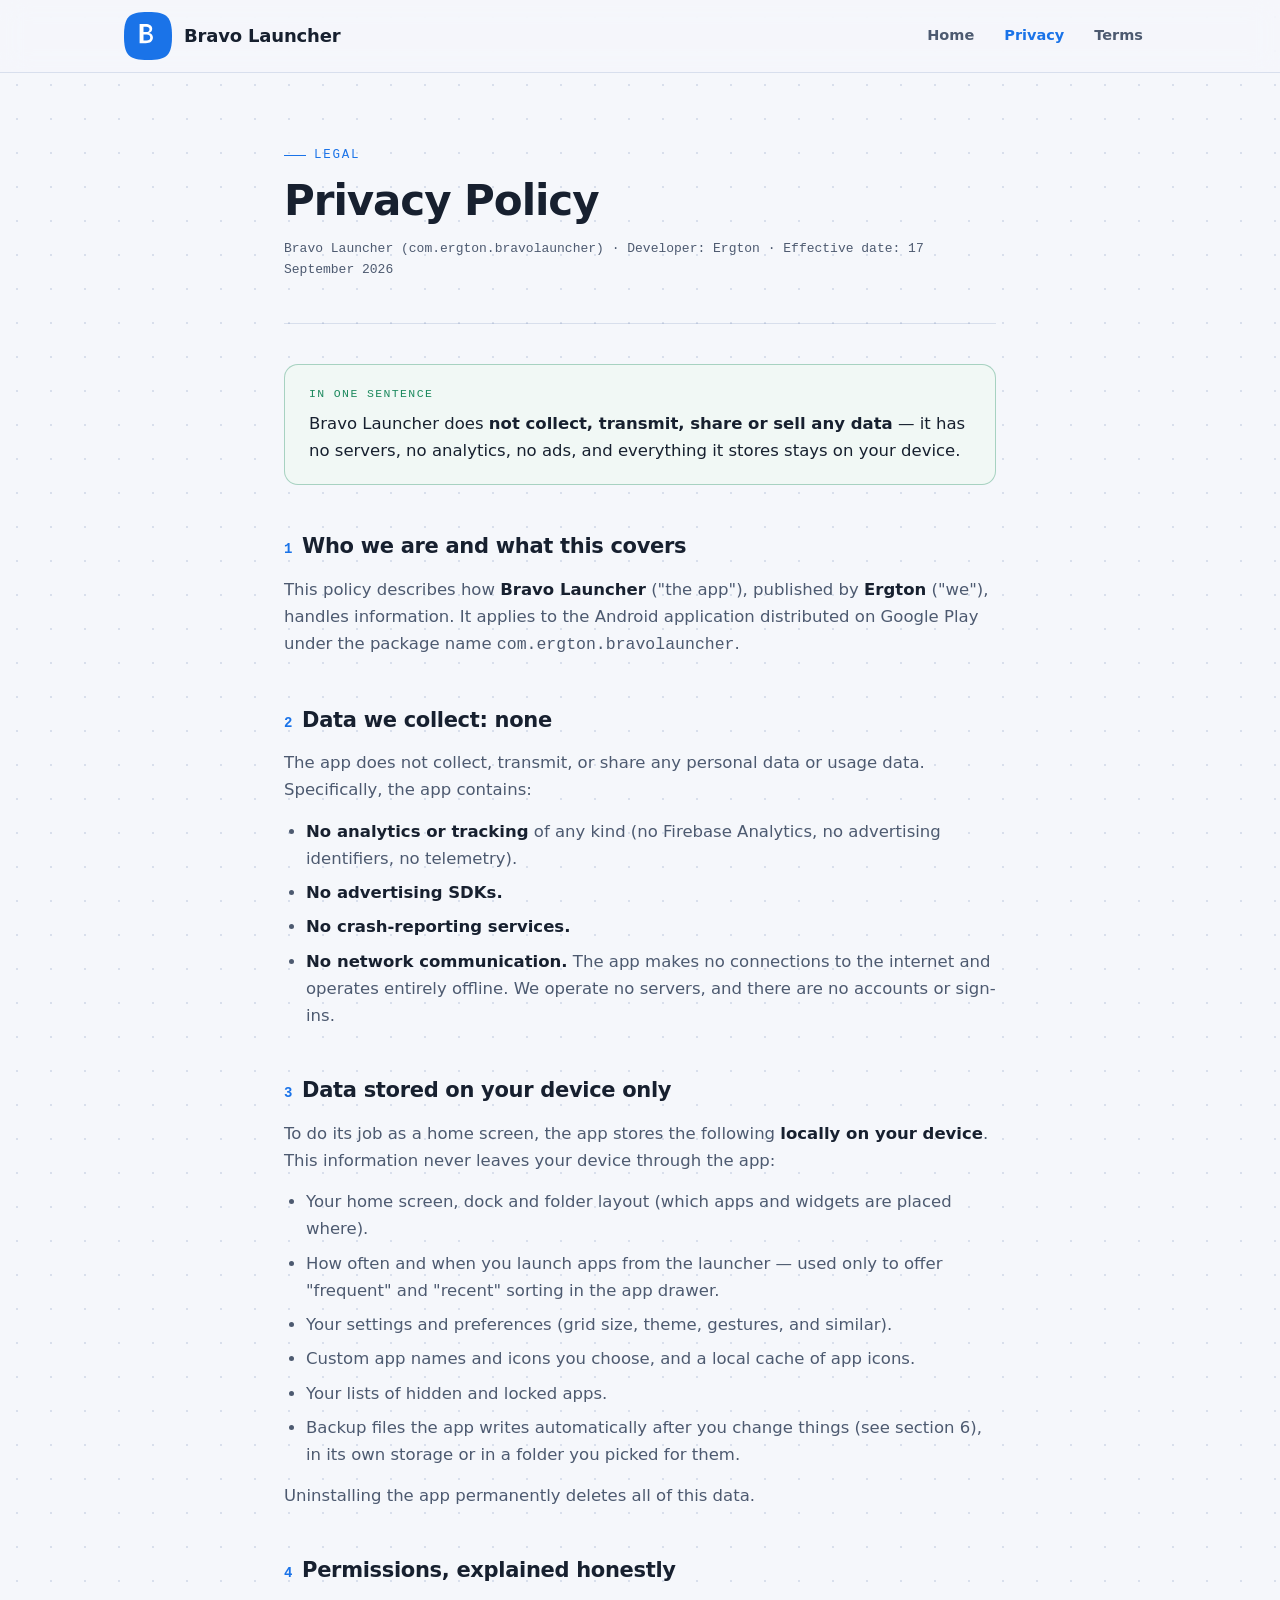
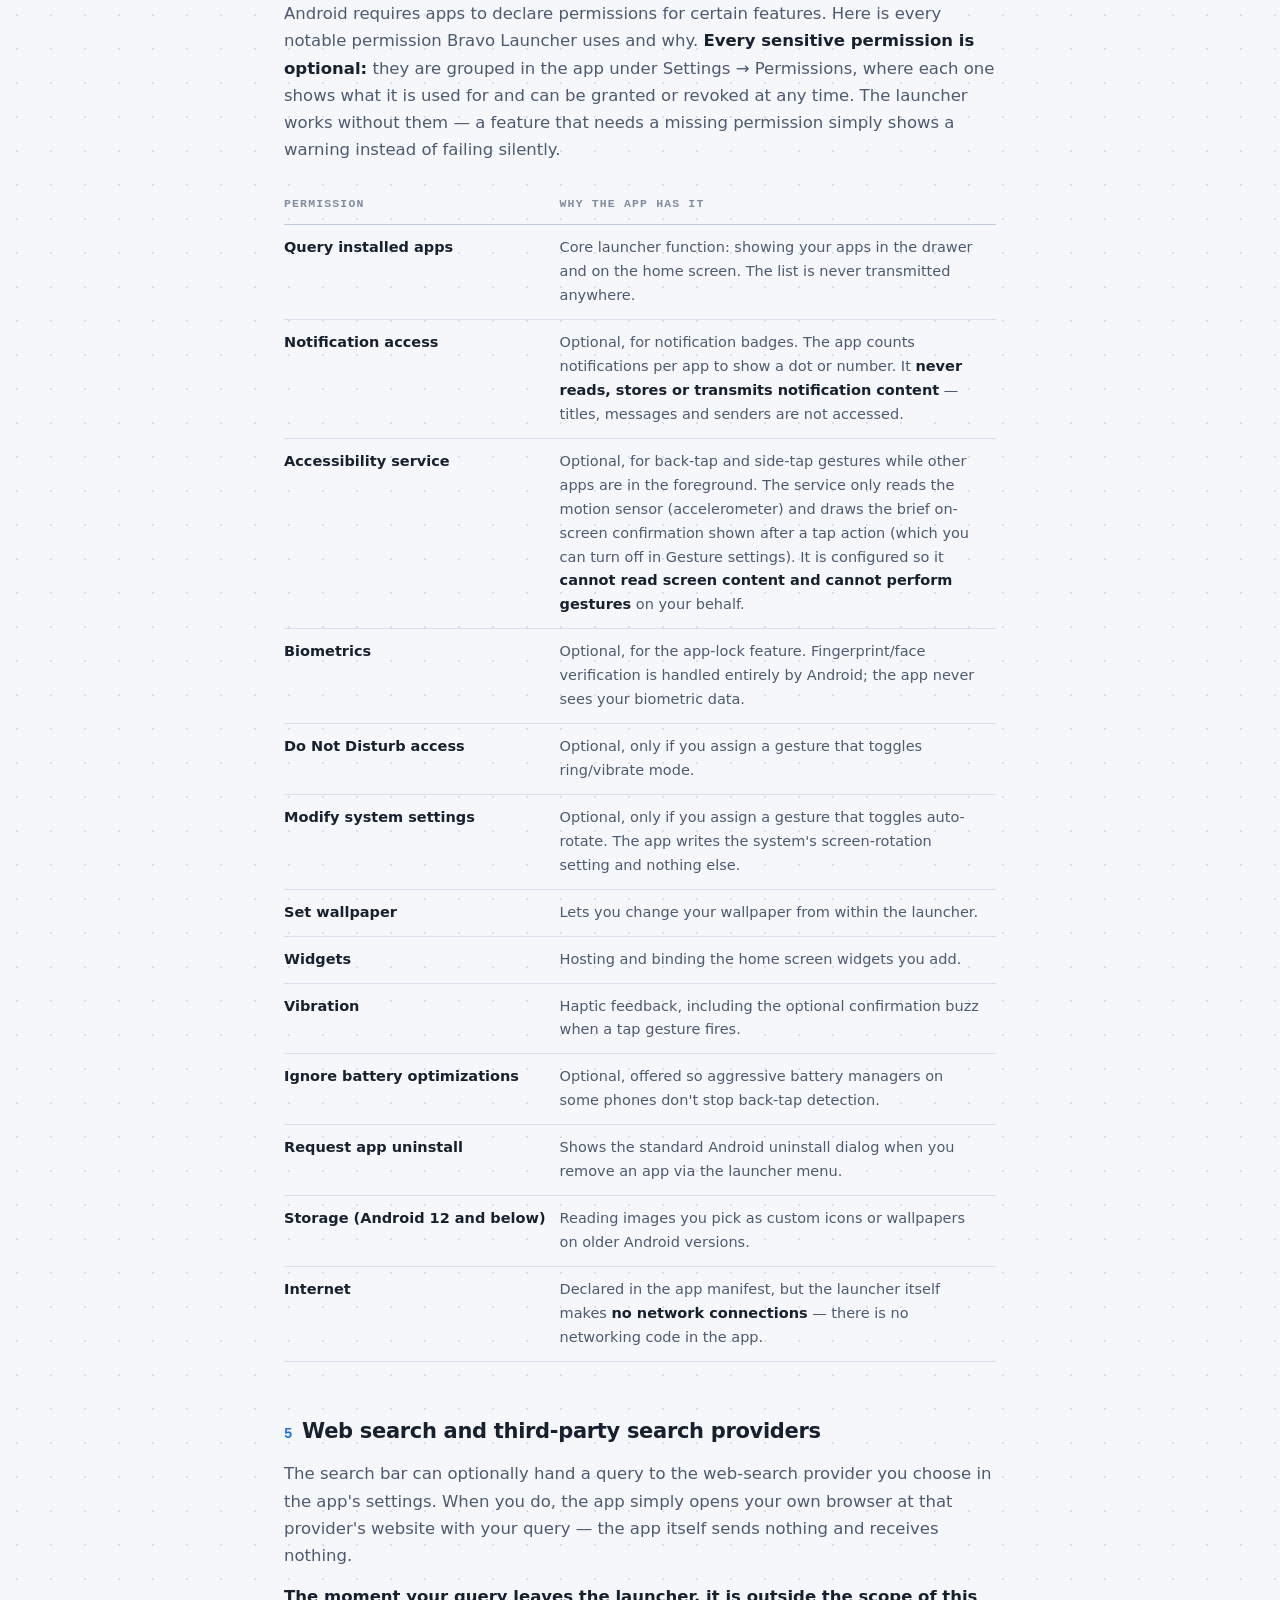
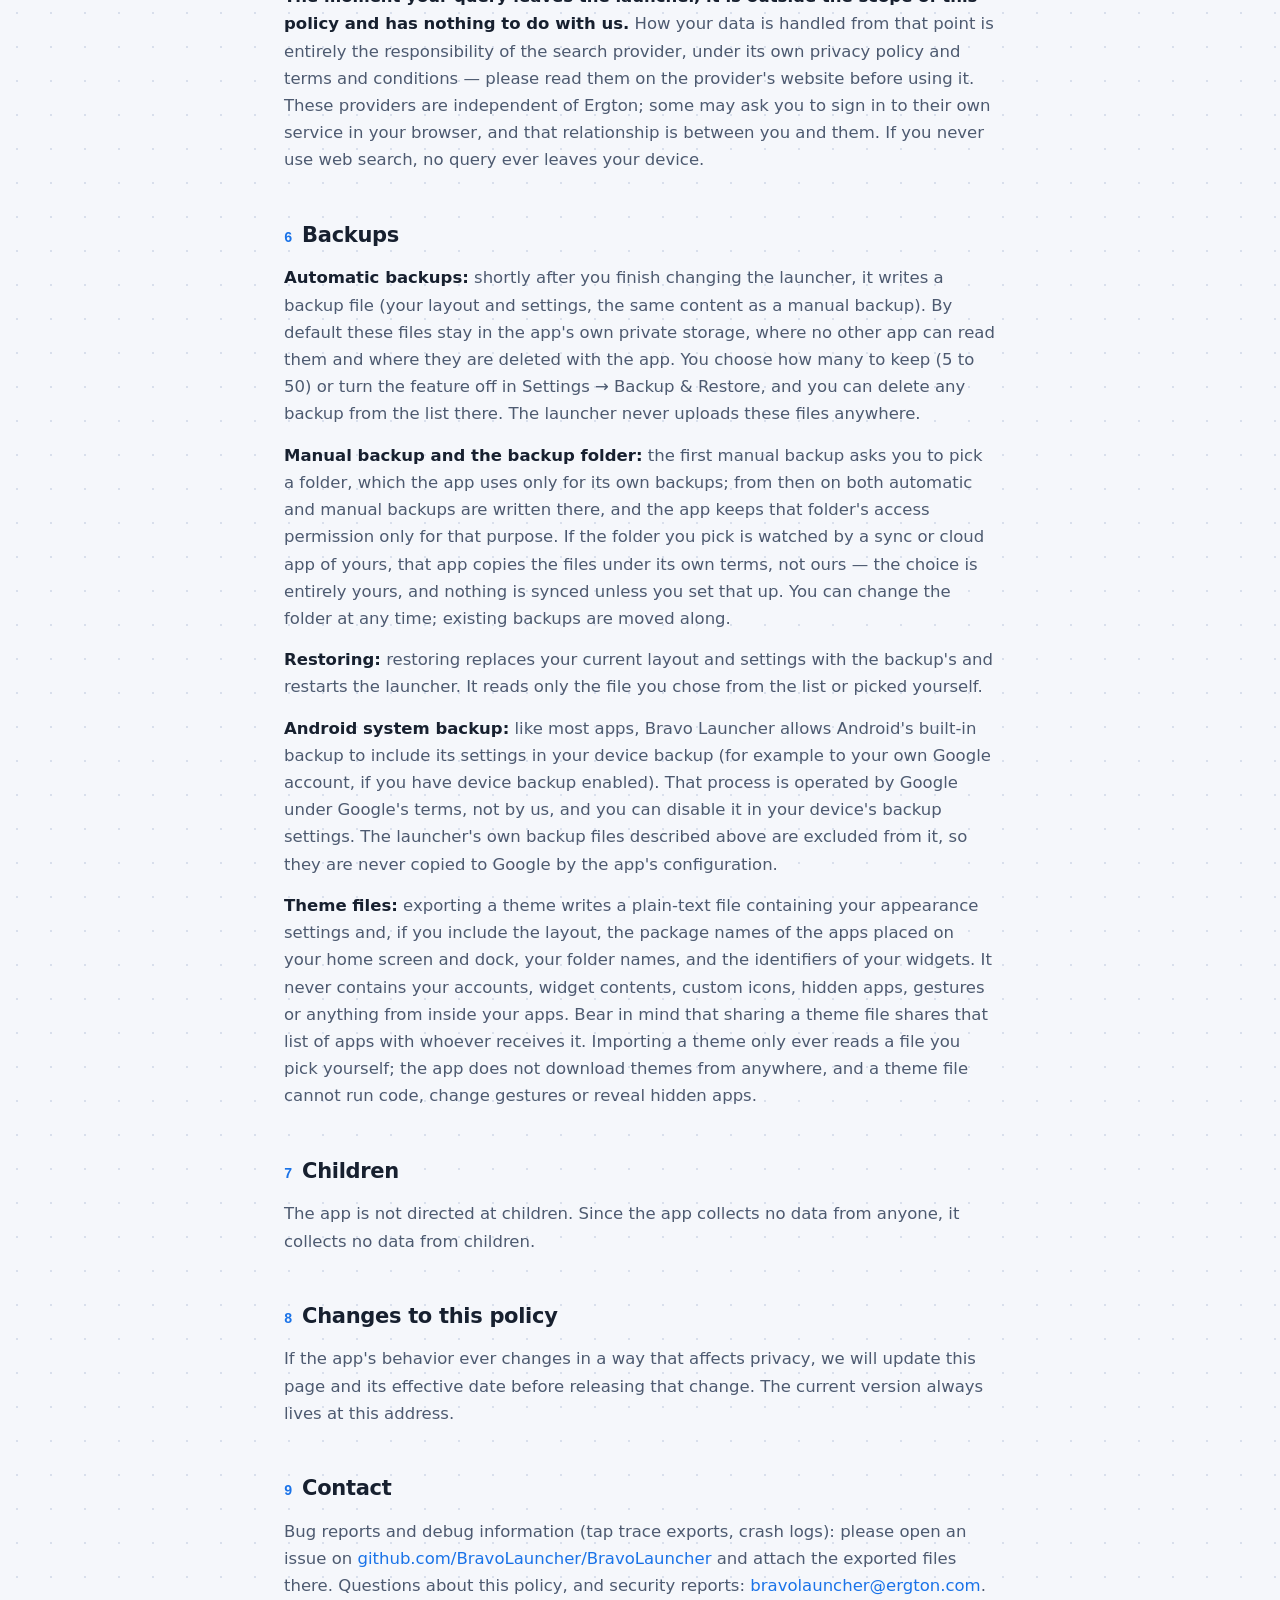
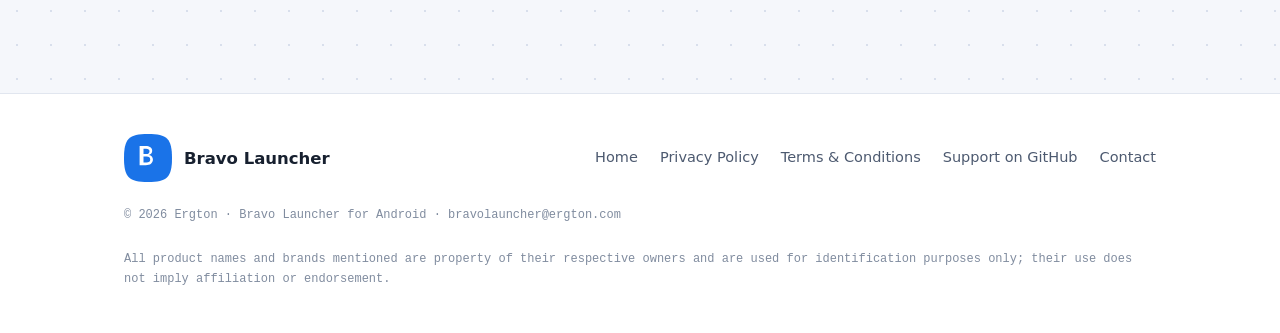
==== privacy.html @ 94402f3e "Publish website from bfcffcd" ====
<!DOCTYPE html>
<html lang="en">
<head>
<meta charset="utf-8">
<meta name="viewport" content="width=device-width, initial-scale=1">
<title>Privacy Policy — Bravo Launcher</title>
<meta name="description" content="Privacy policy for Bravo Launcher (com.ergton.bravolauncher). No personal data is collected, transmitted or shared — everything stays on your device.">
<link rel="icon" href="data:image/svg+xml,%3Csvg xmlns='http://www.w3.org/2000/svg' viewBox='14 14 80 80'%3E%3Cpath fill='%231A73E8' d='M54,14C22,14,14,22,14,54C14,86,22,94,54,94C86,94,94,86,94,54C94,22,86,14,54,14Z'/%3E%3Cpath fill='%23fff' d='M40,34h10c3.3,0 6,0.7 8,2.1c2,1.4 3,3.4 3,6c0,1.8 -0.5,3.3 -1.5,4.4c-1,1.1 -2.3,1.9 -3.9,2.3v0.2c2,0.3 3.6,1.2 4.8,2.5c1.2,1.4 1.8,3.1 1.8,5.2c0,2.9 -1.1,5.2 -3.2,6.8c-2.2,1.6 -5.1,2.4 -8.8,2.4H40V34zM46.5,47.5h4.2c1.9,0 3.3,-0.4 4.3,-1.2c1,-0.8 1.5,-2 1.5,-3.5c0,-1.4 -0.5,-2.4 -1.4,-3.1c-0.9,-0.7 -2.3,-1 -4.2,-1H46.5V47.5zM46.5,52.2v9.5h5c2,0 3.5,-0.5 4.6,-1.4c1.1,-0.9 1.6,-2.3 1.6,-4c0,-1.5 -0.5,-2.7 -1.5,-3.5c-1,-0.8 -2.5,-1.2 -4.5,-1.2H46.5z'/%3E%3C/svg%3E">
<link rel="apple-touch-icon" href="apple-touch-icon.png">
<link rel="stylesheet" href="styles.css">
</head>
<body>

<header class="site-header">
  <div class="wrap">
    <a class="brand" href="index.html">
      <svg viewBox="14 14 80 80" aria-hidden="true"><path fill="#1A73E8" d="M54,14C22,14,14,22,14,54C14,86,22,94,54,94C86,94,94,86,94,54C94,22,86,14,54,14Z"/><path fill="#fff" d="M40,34h10c3.3,0 6,0.7 8,2.1c2,1.4 3,3.4 3,6c0,1.8 -0.5,3.3 -1.5,4.4c-1,1.1 -2.3,1.9 -3.9,2.3v0.2c2,0.3 3.6,1.2 4.8,2.5c1.2,1.4 1.8,3.1 1.8,5.2c0,2.9 -1.1,5.2 -3.2,6.8c-2.2,1.6 -5.1,2.4 -8.8,2.4H40V34zM46.5,47.5h4.2c1.9,0 3.3,-0.4 4.3,-1.2c1,-0.8 1.5,-2 1.5,-3.5c0,-1.4 -0.5,-2.4 -1.4,-3.1c-0.9,-0.7 -2.3,-1 -4.2,-1H46.5V47.5zM46.5,52.2v9.5h5c2,0 3.5,-0.5 4.6,-1.4c1.1,-0.9 1.6,-2.3 1.6,-4c0,-1.5 -0.5,-2.7 -1.5,-3.5c-1,-0.8 -2.5,-1.2 -4.5,-1.2H46.5z"/></svg>
      <span>Bravo Launcher</span>
    </a>
    <nav class="site-nav">
      <a href="index.html">Home</a>
      <a href="privacy.html" aria-current="page">Privacy</a>
      <a href="terms.html">Terms</a>
    </nav>
  </div>
</header>

<main class="legal">
  <div class="legal-head">
    <span class="eyebrow">Legal</span>
    <h1>Privacy Policy</h1>
    <p class="legal-meta">Bravo Launcher (com.ergton.bravolauncher) · Developer: Ergton · Effective date: 17 September 2026</p>
  </div>

  <div class="tldr">
    <span class="tag">In one sentence</span>
    <p>Bravo Launcher does <strong>not collect, transmit, share or sell any data</strong> — it has no servers, no analytics, no ads, and everything it stores stays on your device.</p>
  </div>

  <h2 id="scope"><span class="num">1</span>Who we are and what this covers</h2>
  <p>This policy describes how <strong>Bravo Launcher</strong> ("the app"), published by <strong>Ergton</strong> ("we"), handles information. It applies to the Android application distributed on Google Play under the package name <code>com.ergton.bravolauncher</code>.</p>

  <h2 id="no-collection"><span class="num">2</span>Data we collect: none</h2>
  <p>The app does not collect, transmit, or share any personal data or usage data. Specifically, the app contains:</p>
  <ul>
    <li><strong>No analytics or tracking</strong> of any kind (no Firebase Analytics, no advertising identifiers, no telemetry).</li>
    <li><strong>No advertising SDKs.</strong></li>
    <li><strong>No crash-reporting services.</strong></li>
    <li><strong>No network communication.</strong> The app makes no connections to the internet and operates entirely offline. We operate no servers, and there are no accounts or sign-ins.</li>
  </ul>

  <h2 id="local-data"><span class="num">3</span>Data stored on your device only</h2>
  <p>To do its job as a home screen, the app stores the following <strong>locally on your device</strong>. This information never leaves your device through the app:</p>
  <ul>
    <li>Your home screen, dock and folder layout (which apps and widgets are placed where).</li>
    <li>How often and when you launch apps from the launcher — used only to offer "frequent" and "recent" sorting in the app drawer.</li>
    <li>Your settings and preferences (grid size, theme, gestures, and similar).</li>
    <li>Custom app names and icons you choose, and a local cache of app icons.</li>
    <li>Your lists of hidden and locked apps.</li>
    <li>Backup files the app writes automatically after you change things (see section 6), in its own storage or in a folder you picked for them.</li>
  </ul>
  <p>Uninstalling the app permanently deletes all of this data.</p>

  <h2 id="permissions"><span class="num">4</span>Permissions, explained honestly</h2>
  <p>Android requires apps to declare permissions for certain features. Here is every notable permission Bravo Launcher uses and why. <strong>Every sensitive permission is optional:</strong> they are grouped in the app under Settings → Permissions, where each one shows what it is used for and can be granted or revoked at any time. The launcher works without them — a feature that needs a missing permission simply shows a warning instead of failing silently.</p>
  <div class="table-scroll">
    <table class="perm-table">
      <tr><th>Permission</th><th>Why the app has it</th></tr>
      <tr><td>Query installed apps</td><td>Core launcher function: showing your apps in the drawer and on the home screen. The list is never transmitted anywhere.</td></tr>
      <tr><td>Notification access</td><td>Optional, for notification badges. The app counts notifications per app to show a dot or number. It <strong>never reads, stores or transmits notification content</strong> — titles, messages and senders are not accessed.</td></tr>
      <tr><td>Accessibility service</td><td>Optional, for back-tap and side-tap gestures while other apps are in the foreground. The service only reads the motion sensor (accelerometer) and draws the brief on-screen confirmation shown after a tap action (which you can turn off in Gesture settings). It is configured so it <strong>cannot read screen content and cannot perform gestures</strong> on your behalf.</td></tr>
      <tr><td>Biometrics</td><td>Optional, for the app-lock feature. Fingerprint/face verification is handled entirely by Android; the app never sees your biometric data.</td></tr>
      <tr><td>Do Not Disturb access</td><td>Optional, only if you assign a gesture that toggles ring/vibrate mode.</td></tr>
      <tr><td>Modify system settings</td><td>Optional, only if you assign a gesture that toggles auto-rotate. The app writes the system's screen-rotation setting and nothing else.</td></tr>
      <tr><td>Set wallpaper</td><td>Lets you change your wallpaper from within the launcher.</td></tr>
      <tr><td>Widgets</td><td>Hosting and binding the home screen widgets you add.</td></tr>
      <tr><td>Vibration</td><td>Haptic feedback, including the optional confirmation buzz when a tap gesture fires.</td></tr>
      <tr><td>Ignore battery optimizations</td><td>Optional, offered so aggressive battery managers on some phones don't stop back-tap detection.</td></tr>
      <tr><td>Request app uninstall</td><td>Shows the standard Android uninstall dialog when you remove an app via the launcher menu.</td></tr>
      <tr><td>Storage (Android 12 and below)</td><td>Reading images you pick as custom icons or wallpapers on older Android versions.</td></tr>
      <tr><td>Internet</td><td>Declared in the app manifest, but the launcher itself makes <strong>no network connections</strong> — there is no networking code in the app.</td></tr>
    </table>
  </div>

  <h2 id="web-search"><span class="num">5</span>Web search and third-party search providers</h2>
  <p>The search bar can optionally hand a query to the web-search provider you choose in the app's settings. When you do, the app simply opens your own browser at that provider's website with your query — the app itself sends nothing and receives nothing.</p>
  <p><strong>The moment your query leaves the launcher, it is outside the scope of this policy and has nothing to do with us.</strong> How your data is handled from that point is entirely the responsibility of the search provider, under its own privacy policy and terms and conditions — please read them on the provider's website before using it. These providers are independent of Ergton; some may ask you to sign in to their own service in your browser, and that relationship is between you and them. If you never use web search, no query ever leaves your device.</p>

  <h2 id="backups"><span class="num">6</span>Backups</h2>
  <p><strong>Automatic backups:</strong> shortly after you finish changing the launcher, it writes a backup file (your layout and settings, the same content as a manual backup). By default these files stay in the app's own private storage, where no other app can read them and where they are deleted with the app. You choose how many to keep (5 to 50) or turn the feature off in Settings → Backup &amp; Restore, and you can delete any backup from the list there. The launcher never uploads these files anywhere.</p>
  <p><strong>Manual backup and the backup folder:</strong> the first manual backup asks you to pick a folder, which the app uses only for its own backups; from then on both automatic and manual backups are written there, and the app keeps that folder's access permission only for that purpose. If the folder you pick is watched by a sync or cloud app of yours, that app copies the files under its own terms, not ours — the choice is entirely yours, and nothing is synced unless you set that up. You can change the folder at any time; existing backups are moved along.</p>
  <p><strong>Restoring:</strong> restoring replaces your current layout and settings with the backup's and restarts the launcher. It reads only the file you chose from the list or picked yourself.</p>
  <p><strong>Android system backup:</strong> like most apps, Bravo Launcher allows Android's built-in backup to include its settings in your device backup (for example to your own Google account, if you have device backup enabled). That process is operated by Google under Google's terms, not by us, and you can disable it in your device's backup settings. The launcher's own backup files described above are excluded from it, so they are never copied to Google by the app's configuration.</p>
  <p><strong>Theme files:</strong> exporting a theme writes a plain-text file containing your appearance settings and, if you include the layout, the package names of the apps placed on your home screen and dock, your folder names, and the identifiers of your widgets. It never contains your accounts, widget contents, custom icons, hidden apps, gestures or anything from inside your apps. Bear in mind that sharing a theme file shares that list of apps with whoever receives it. Importing a theme only ever reads a file you pick yourself; the app does not download themes from anywhere, and a theme file cannot run code, change gestures or reveal hidden apps.</p>

  <h2 id="children"><span class="num">7</span>Children</h2>
  <p>The app is not directed at children. Since the app collects no data from anyone, it collects no data from children.</p>

  <h2 id="changes"><span class="num">8</span>Changes to this policy</h2>
  <p>If the app's behavior ever changes in a way that affects privacy, we will update this page and its effective date before releasing that change. The current version always lives at this address.</p>

  <h2 id="contact"><span class="num">9</span>Contact</h2>
  <p>Bug reports and debug information (tap trace exports, crash logs): please open an issue on <a href="https://github.com/BravoLauncher/BravoLauncher">github.com/BravoLauncher/BravoLauncher</a> and attach the exported files there. Questions about this policy, and security reports: <a href="mailto:bravolauncher@ergton.com">bravolauncher@ergton.com</a>.</p>
</main>

<footer class="site-footer">
  <div class="wrap">
    <a class="foot-brand" href="index.html">
      <svg viewBox="14 14 80 80" aria-hidden="true"><path fill="#1A73E8" d="M54,14C22,14,14,22,14,54C14,86,22,94,54,94C86,94,94,86,94,54C94,22,86,14,54,14Z"/><path fill="#fff" d="M40,34h10c3.3,0 6,0.7 8,2.1c2,1.4 3,3.4 3,6c0,1.8 -0.5,3.3 -1.5,4.4c-1,1.1 -2.3,1.9 -3.9,2.3v0.2c2,0.3 3.6,1.2 4.8,2.5c1.2,1.4 1.8,3.1 1.8,5.2c0,2.9 -1.1,5.2 -3.2,6.8c-2.2,1.6 -5.1,2.4 -8.8,2.4H40V34zM46.5,47.5h4.2c1.9,0 3.3,-0.4 4.3,-1.2c1,-0.8 1.5,-2 1.5,-3.5c0,-1.4 -0.5,-2.4 -1.4,-3.1c-0.9,-0.7 -2.3,-1 -4.2,-1H46.5V47.5zM46.5,52.2v9.5h5c2,0 3.5,-0.5 4.6,-1.4c1.1,-0.9 1.6,-2.3 1.6,-4c0,-1.5 -0.5,-2.7 -1.5,-3.5c-1,-0.8 -2.5,-1.2 -4.5,-1.2H46.5z"/></svg>
      Bravo Launcher
    </a>
    <nav class="foot-links">
      <a href="index.html">Home</a>
      <a href="privacy.html">Privacy Policy</a>
      <a href="terms.html">Terms &amp; Conditions</a>
      <a href="https://github.com/BravoLauncher/BravoLauncher">Support on GitHub</a>
      <a href="mailto:bravolauncher@ergton.com">Contact</a>
    </nav>
    <p class="foot-note">© 2026 Ergton · Bravo Launcher for Android · bravolauncher@ergton.com</p>
    <p class="foot-note">All product names and brands mentioned are property of their respective owners and are used for identification purposes only; their use does not imply affiliation or endorsement.</p>
  </div>
</footer>

</body>
</html>
---- styles.css ----
/* Bravo Launcher — shared styles
   Self-contained: no external fonts, no CDNs. Works from any directory. */

:root {
  --bg: #07090f;
  --bg-raise: #0d1119;
  --bg-card: #10151f;
  --line: rgba(148, 178, 255, 0.14);
  --line-strong: rgba(148, 178, 255, 0.25);
  --ink: #e8edf7;
  --ink-dim: #9aa7bd;
  --ink-faint: #66718a;
  --accent: #4d9fff;
  --accent-deep: #1a73e8;
  --accent-ink: #07090f;
  --glow: rgba(77, 159, 255, 0.16);
  --amber: #ffb454;
  --good: #5dd39e;
  --radius: 14px;
  --sans: "Avenir Next", "Segoe UI Variable Display", "Segoe UI", system-ui, -apple-system, sans-serif;
  --mono: ui-monospace, "SF Mono", "Cascadia Code", "JetBrains Mono", Consolas, monospace;
  color-scheme: dark;
}

@media (prefers-color-scheme: light) {
  :root {
    --bg: #f5f7fb;
    --bg-raise: #ffffff;
    --bg-card: #ffffff;
    --line: rgba(26, 62, 130, 0.13);
    --line-strong: rgba(26, 62, 130, 0.24);
    --ink: #17202f;
    --ink-dim: #4d5a70;
    --ink-faint: #808c9f;
    --accent: #1a73e8;
    --accent-deep: #1a73e8;
    --accent-ink: #ffffff;
    --glow: rgba(26, 115, 232, 0.1);
    --amber: #c47a12;
    --good: #1d8a5e;
    color-scheme: light;
  }
}

* { margin: 0; padding: 0; box-sizing: border-box; }

html { scroll-behavior: smooth; }

body {
  font-family: var(--sans);
  background: var(--bg);
  color: var(--ink);
  line-height: 1.65;
  font-size: 16.5px;
  -webkit-font-smoothing: antialiased;
  /* faint launcher dot-grid */
  background-image: radial-gradient(var(--line) 1px, transparent 1px);
  background-size: 34px 34px;
}

a { color: var(--accent); text-decoration: none; }
a:hover { text-decoration: underline; }

.wrap { max-width: 1080px; margin: 0 auto; padding: 0 24px; }

/* ---------- header ---------- */

.site-header {
  position: sticky; top: 0; z-index: 10;
  backdrop-filter: blur(14px);
  -webkit-backdrop-filter: blur(14px);
  background: color-mix(in srgb, var(--bg) 78%, transparent);
  border-bottom: 1px solid var(--line);
}
.site-header .wrap {
  display: flex; align-items: center; gap: 12px;
  height: 72px;
}
.brand {
  display: flex; align-items: center; gap: 12px;
  font-weight: 700; letter-spacing: -0.01em; color: var(--ink);
  font-size: 18px;
}
.brand:hover { text-decoration: none; }
.brand svg { width: 48px; height: 48px; flex: none; }
.site-nav { margin-left: auto; display: flex; gap: 4px; }
.site-nav a {
  color: var(--ink-dim); font-size: 14.5px; font-weight: 600;
  padding: 7px 13px; border-radius: 999px;
}
.site-nav a:hover { color: var(--ink); background: var(--glow); text-decoration: none; }
.site-nav a[aria-current="page"] { color: var(--accent); }

/* ---------- hero ---------- */

.hero { position: relative; overflow: hidden; }
.hero::before {
  content: ""; position: absolute; inset: 0; pointer-events: none;
  background:
    radial-gradient(700px 420px at 18% -10%, var(--glow), transparent 65%),
    radial-gradient(560px 400px at 88% 8%, rgba(255, 180, 84, 0.07), transparent 60%);
}
.hero .wrap {
  position: relative;
  display: grid; grid-template-columns: 1.15fr 0.85fr;
  gap: 48px; align-items: center;
  padding-top: 84px; padding-bottom: 84px;
}
.eyebrow {
  font-family: var(--mono); font-size: 12.5px; letter-spacing: 0.14em;
  text-transform: uppercase; color: var(--accent);
  display: inline-flex; align-items: center; gap: 8px;
  margin-bottom: 18px;
}
.eyebrow::before {
  content: ""; width: 22px; height: 1px; background: var(--accent);
}
.hero h1 {
  font-size: clamp(38px, 5.6vw, 58px);
  line-height: 1.04; letter-spacing: -0.03em; font-weight: 800;
  margin-bottom: 20px;
}
.hero h1 .accent { color: var(--accent); }
.hero h1 .c-back { color: var(--accent); }
.hero h1 .c-side { color: var(--amber); }
.hero h1 .c-screen { color: var(--good); }
.hero .lede {
  font-size: 19px; color: var(--ink-dim); max-width: 46ch;
  margin-bottom: 32px;
}
.cta-row { display: flex; align-items: center; gap: 18px; flex-wrap: wrap; }
.btn-play {
  display: inline-flex; align-items: center; gap: 11px;
  background: var(--accent); color: var(--accent-ink);
  font-weight: 700; font-size: 16px;
  padding: 14px 26px; border-radius: 999px;
  box-shadow: 0 8px 30px var(--glow);
  transition: transform 0.15s ease, box-shadow 0.15s ease;
}
.btn-play:hover { text-decoration: none; transform: translateY(-2px); box-shadow: 0 12px 36px var(--glow); }
.btn-play svg { width: 20px; height: 20px; }
.cta-note { font-family: var(--mono); font-size: 12.5px; color: var(--ink-faint); }

/* CSS phone mockup — 3D twist */
.phone-col { display: flex; justify-content: center; }
.phone-wrap { position: relative; perspective: 1100px; }
.phone {
  position: relative;
  width: 252px; height: 520px; flex: none;
  border-radius: 40px;
  border: 1px solid var(--line-strong);
  background:
    radial-gradient(340px 260px at 50% -8%, var(--glow), transparent 70%),
    linear-gradient(165deg, var(--bg-raise), var(--bg));
  box-shadow: 0 34px 90px rgba(0, 0, 0, 0.5), inset 0 1px 0 rgba(255, 255, 255, 0.05);
  padding: 26px 22px;
  display: flex; flex-direction: column;
  transform: rotateY(-17deg) rotateX(6deg) rotateZ(6deg);
  transform-style: preserve-3d;
}
/* visible left edge — sells the twist */
.phone::after {
  content: ""; position: absolute; left: -7px; top: 14px; bottom: 14px; width: 7px;
  border-radius: 8px 0 0 8px;
  background: linear-gradient(180deg, var(--line-strong), var(--line) 50%, var(--line-strong));
  transform: translateZ(-4px);
}
.phone-clock {
  font-family: var(--mono); text-align: center;
  font-size: 34px; font-weight: 500; letter-spacing: 0.04em;
  color: var(--ink); margin: 14px 0 2px;
}
.phone-date {
  font-family: var(--mono); text-align: center;
  font-size: 11px; letter-spacing: 0.12em; text-transform: uppercase;
  color: var(--ink-faint); margin-bottom: 26px;
}
.phone-grid {
  display: grid; grid-template-columns: repeat(4, 1fr);
  gap: 18px 14px; padding: 0 4px;
}
.phone-grid i {
  display: block; aspect-ratio: 1; border-radius: 12px;
  background: linear-gradient(150deg, var(--line-strong), var(--line));
}
.phone-grid i:nth-child(3) { background: linear-gradient(150deg, var(--accent), var(--accent-deep)); }
.phone-grid i:nth-child(6) { border-radius: 50%; }
.phone-grid i:nth-child(8) { background: linear-gradient(150deg, rgba(255,180,84,.75), rgba(255,180,84,.35)); }
.phone-grid i:nth-child(10) { border-radius: 50%; }
.phone-dock {
  margin-top: auto;
  border-top: 1px solid var(--line);
  padding: 16px 10px 2px;
  display: flex; justify-content: space-between;
}
.phone-dock i {
  width: 38px; height: 38px; border-radius: 50%;
  background: linear-gradient(150deg, var(--line-strong), var(--line));
}
.phone-dock i:nth-child(2) { background: linear-gradient(150deg, var(--accent), var(--accent-deep)); }

/* tap ripple on the phone mockup */
.tap-spot {
  position: absolute; width: 14px; height: 14px; border-radius: 50%;
  background: var(--accent);
  box-shadow: 0 0 18px var(--accent);
}
.tap-spot::before, .tap-spot::after {
  content: ""; position: absolute; inset: -4px; border-radius: 50%;
  border: 2px solid var(--accent);
  animation: ripple 2.2s ease-out infinite;
}
.tap-spot::after { animation-delay: 0.45s; }
@keyframes ripple {
  0% { transform: scale(0.6); opacity: 0.9; }
  70%, 100% { transform: scale(3.1); opacity: 0; }
}
/* spots are children of .phone so they ride the 3D transform */
.tap-back { right: 42px; top: 138px; }
.tap-side { left: -10px; top: 236px; background: var(--amber); box-shadow: 0 0 18px var(--amber); }
.tap-side::before, .tap-side::after { border-color: var(--amber); animation-delay: 1.1s; }
.tap-side::after { animation-delay: 1.55s; }
.tap-screen { left: 96px; top: 310px; background: var(--good); box-shadow: 0 0 18px var(--good); }
.tap-screen::before, .tap-screen::after { border-color: var(--good); animation-delay: 0.6s; }
.tap-screen::after { animation-delay: 1.05s; }
.tap-label {
  position: absolute; font-family: var(--mono); font-size: 11.5px;
  letter-spacing: 0.08em; color: var(--accent); white-space: nowrap;
}
.tap-label.for-back { right: -58px; top: 108px; }
.tap-label.for-side { left: -74px; top: 268px; color: var(--amber); }
.tap-label.for-screen { left: 74px; top: 338px; color: var(--good); }
@media (prefers-reduced-motion: reduce) {
  .tap-spot::before, .tap-spot::after { animation: none; opacity: 0.35; transform: scale(1.6); }
}

/* ---------- gesture showcase ---------- */

.gesture-section { border-top: 1px solid var(--line); background: var(--bg-raise); }
.gesture-cards { display: grid; grid-template-columns: repeat(3, 1fr); gap: 18px; margin-bottom: 26px; }
.gesture-card {
  border: 1px solid var(--line); border-radius: 18px;
  padding: 30px 30px 26px;
  background: linear-gradient(165deg, color-mix(in srgb, var(--accent) 7%, var(--bg-card)), var(--bg-card) 55%);
  position: relative; overflow: hidden;
}
.gesture-card.side {
  background: linear-gradient(165deg, color-mix(in srgb, var(--amber) 7%, var(--bg-card)), var(--bg-card) 55%);
}
.gesture-card.screen {
  background: linear-gradient(165deg, color-mix(in srgb, var(--good) 7%, var(--bg-card)), var(--bg-card) 55%);
}
.gesture-card.screen .glyph { color: var(--good); }
.gesture-card .glyph { font-family: var(--mono); font-size: 13px; letter-spacing: 0.08em; color: var(--accent); display: block; margin-bottom: 14px; }
.gesture-card.side .glyph { color: var(--amber); }
.gesture-card h3 { font-size: 20px; letter-spacing: -0.015em; margin-bottom: 8px; }
.gesture-card p { color: var(--ink-dim); font-size: 15px; }
.chip-row { display: flex; flex-wrap: wrap; gap: 9px; }
.chip {
  font-family: var(--mono); font-size: 12.5px; letter-spacing: 0.02em;
  color: var(--ink-dim);
  border: 1px solid var(--line); border-radius: 999px;
  padding: 6px 13px; background: var(--bg-card);
}
.chip.on { color: var(--accent); border-color: color-mix(in srgb, var(--accent) 45%, transparent); }
.chips-label { font-family: var(--mono); font-size: 11.5px; letter-spacing: 0.12em; text-transform: uppercase; color: var(--ink-faint); margin-bottom: 12px; }

.gesture-note {
  margin-top: 26px;
  border: 1px solid var(--line); border-radius: 18px;
  padding: 24px 30px;
  background: var(--bg-raise);
}
.gesture-note p { color: var(--ink-dim); font-size: 15px; }
.gesture-note p + p { margin-top: 10px; }
.gesture-note .chips-label { margin-bottom: 10px; }
.gesture-note a { color: var(--accent); }

/* ---------- privacy strip ---------- */

.zero-strip { border-top: 1px solid var(--line); border-bottom: 1px solid var(--line); background: var(--bg-raise); }
.zero-strip .wrap {
  display: grid; grid-template-columns: repeat(4, 1fr);
  gap: 24px; padding-top: 40px; padding-bottom: 40px;
}
.zero { text-align: center; }
.zero b {
  display: block; font-family: var(--mono); font-size: 34px; font-weight: 600;
  color: var(--good); line-height: 1.1;
}
.zero span {
  font-family: var(--mono); font-size: 12px; letter-spacing: 0.1em;
  text-transform: uppercase; color: var(--ink-dim);
}

/* ---------- sections ---------- */

.section { padding: 84px 0; }
.section-head { max-width: 620px; margin-bottom: 48px; }
.section-head h2 {
  font-size: clamp(26px, 3.4vw, 36px); letter-spacing: -0.02em;
  line-height: 1.15; margin-bottom: 12px;
}
.section-head p { color: var(--ink-dim); font-size: 17px; }

.feature-grid {
  display: grid; grid-template-columns: repeat(3, 1fr); gap: 18px;
}
.feature {
  background: var(--bg-card);
  border: 1px solid var(--line);
  border-radius: var(--radius);
  padding: 24px 22px;
  transition: border-color 0.2s ease, transform 0.2s ease;
}
.feature:hover { border-color: var(--line-strong); transform: translateY(-2px); }
.feature.hi { border-color: color-mix(in srgb, var(--accent) 40%, transparent); background: linear-gradient(170deg, color-mix(in srgb, var(--accent) 9%, var(--bg-card)), var(--bg-card) 55%); }
.feature .glyph {
  font-family: var(--mono); font-size: 13px; color: var(--accent);
  letter-spacing: 0.08em; display: block; margin-bottom: 12px;
}
.feature h3 { font-size: 16.5px; letter-spacing: -0.01em; margin-bottom: 7px; }
.feature p { font-size: 14.5px; color: var(--ink-dim); line-height: 1.55; }

/* privacy banner on landing */
.privacy-banner {
  border: 1px solid color-mix(in srgb, var(--good) 35%, transparent);
  background: linear-gradient(165deg, color-mix(in srgb, var(--good) 8%, var(--bg-card)), var(--bg-card) 60%);
  border-radius: 18px;
  padding: 40px 42px;
  display: grid; grid-template-columns: 1.2fr 0.8fr; gap: 36px; align-items: center;
}
.privacy-banner h2 { font-size: clamp(24px, 3vw, 32px); letter-spacing: -0.02em; margin-bottom: 12px; }
.privacy-banner h2 em { font-style: normal; color: var(--good); }
.privacy-banner p { color: var(--ink-dim); }
.privacy-banner .links { margin-top: 18px; display: flex; gap: 20px; font-weight: 600; font-size: 15px; }
.check-list { list-style: none; display: grid; gap: 12px; }
.check-list li {
  display: flex; gap: 12px; align-items: baseline;
  font-size: 15.5px; color: var(--ink);
}
.check-list li::before {
  content: "✓"; font-family: var(--mono); color: var(--good); font-weight: 700; flex: none;
}

/* ---------- legal pages ---------- */

.legal { max-width: 760px; margin: 0 auto; padding: 64px 24px 40px; }
.legal-head { margin-bottom: 40px; padding-bottom: 28px; border-bottom: 1px solid var(--line); }
.legal-head .eyebrow { margin-bottom: 12px; }
.legal-head h1 { font-size: clamp(30px, 4.4vw, 42px); letter-spacing: -0.025em; line-height: 1.1; margin-bottom: 14px; }
.legal-meta { font-family: var(--mono); font-size: 13px; color: var(--ink-faint); }
.legal h2 {
  font-size: 21px; letter-spacing: -0.015em;
  margin: 44px 0 12px;
  scroll-margin-top: 80px;
}
.legal h2 .num { font-family: var(--mono); font-size: 14px; color: var(--accent); margin-right: 10px; }
.legal p, .legal li { color: var(--ink-dim); }
.legal p { margin-bottom: 14px; }
.legal strong { color: var(--ink); font-weight: 650; }
.legal ul { margin: 0 0 14px 22px; }
.legal li { margin-bottom: 7px; }

.tldr {
  border: 1px solid color-mix(in srgb, var(--good) 35%, transparent);
  background: color-mix(in srgb, var(--good) 6%, var(--bg-card));
  border-radius: var(--radius);
  padding: 20px 24px; margin-bottom: 36px;
}
.tldr .tag {
  font-family: var(--mono); font-size: 11.5px; letter-spacing: 0.12em;
  text-transform: uppercase; color: var(--good); display: block; margin-bottom: 6px;
}
.tldr p { color: var(--ink); margin: 0; font-size: 16.5px; }

.perm-table { width: 100%; border-collapse: collapse; margin: 18px 0 8px; font-size: 14.5px; }
.perm-table th {
  text-align: left; font-family: var(--mono); font-size: 11.5px;
  letter-spacing: 0.1em; text-transform: uppercase; color: var(--ink-faint);
  padding: 0 14px 10px 0; border-bottom: 1px solid var(--line-strong);
}
.perm-table td {
  padding: 11px 14px 11px 0; border-bottom: 1px solid var(--line);
  vertical-align: top; color: var(--ink-dim);
}
.perm-table td:first-child { color: var(--ink); font-weight: 600; white-space: nowrap; }
.table-scroll { overflow-x: auto; }

/* ---------- outlook / end-of-life statement ---------- */

.outlook { padding-top: 0; }
.outlook-inner { max-width: 640px; margin: 0 auto; text-align: center; }
.outlook-inner .eyebrow { margin-bottom: 16px; }
.outlook-inner .eyebrow::after { content: ""; width: 22px; height: 1px; background: var(--accent); }
.outlook-inner p { font-size: 18px; color: var(--ink-dim); line-height: 1.7; }
.outlook-inner strong { color: var(--ink); font-weight: 650; }

/* ---------- footer ---------- */

.site-footer { border-top: 1px solid var(--line); margin-top: 40px; background: var(--bg-raise); }
.site-footer .wrap {
  padding-top: 40px; padding-bottom: 44px;
  display: flex; flex-wrap: wrap; gap: 24px; align-items: center; justify-content: space-between;
}
.foot-brand { display: flex; align-items: center; gap: 12px; font-weight: 700; color: var(--ink); }
.foot-brand svg { width: 48px; height: 48px; }
.foot-links { display: flex; gap: 22px; font-size: 14.5px; }
.foot-links a { color: var(--ink-dim); }
.foot-links a:hover { color: var(--accent); }
.foot-note { width: 100%; font-family: var(--mono); font-size: 12px; color: var(--ink-faint); }

/* ---------- responsive ---------- */

@media (max-width: 860px) {
  .hero .wrap { grid-template-columns: 1fr; padding-top: 56px; padding-bottom: 56px; }
  .phone-col { order: -1; }
  .phone { width: 210px; height: 434px; transform: rotateY(-12deg) rotateX(4deg) rotateZ(4deg); padding: 20px 17px; }
  .tap-back { right: 32px; top: 112px; }
  .tap-side { top: 196px; }
  .tap-screen { left: 78px; top: 256px; }
  .tap-label.for-back { right: -48px; top: 84px; }
  .tap-label.for-side { left: -66px; top: 226px; }
  .tap-label.for-screen { left: 56px; top: 282px; }
  .feature-grid { grid-template-columns: 1fr 1fr; }
  .gesture-cards { grid-template-columns: 1fr; }
  .privacy-banner { grid-template-columns: 1fr; padding: 30px 26px; }
  .zero-strip .wrap { grid-template-columns: 1fr 1fr; gap: 28px 16px; }
  .section { padding: 60px 0; }
}

@media (max-width: 540px) {
  .feature-grid { grid-template-columns: 1fr; }
  .site-nav a { padding: 7px 9px; }
  .brand span { display: none; }
}
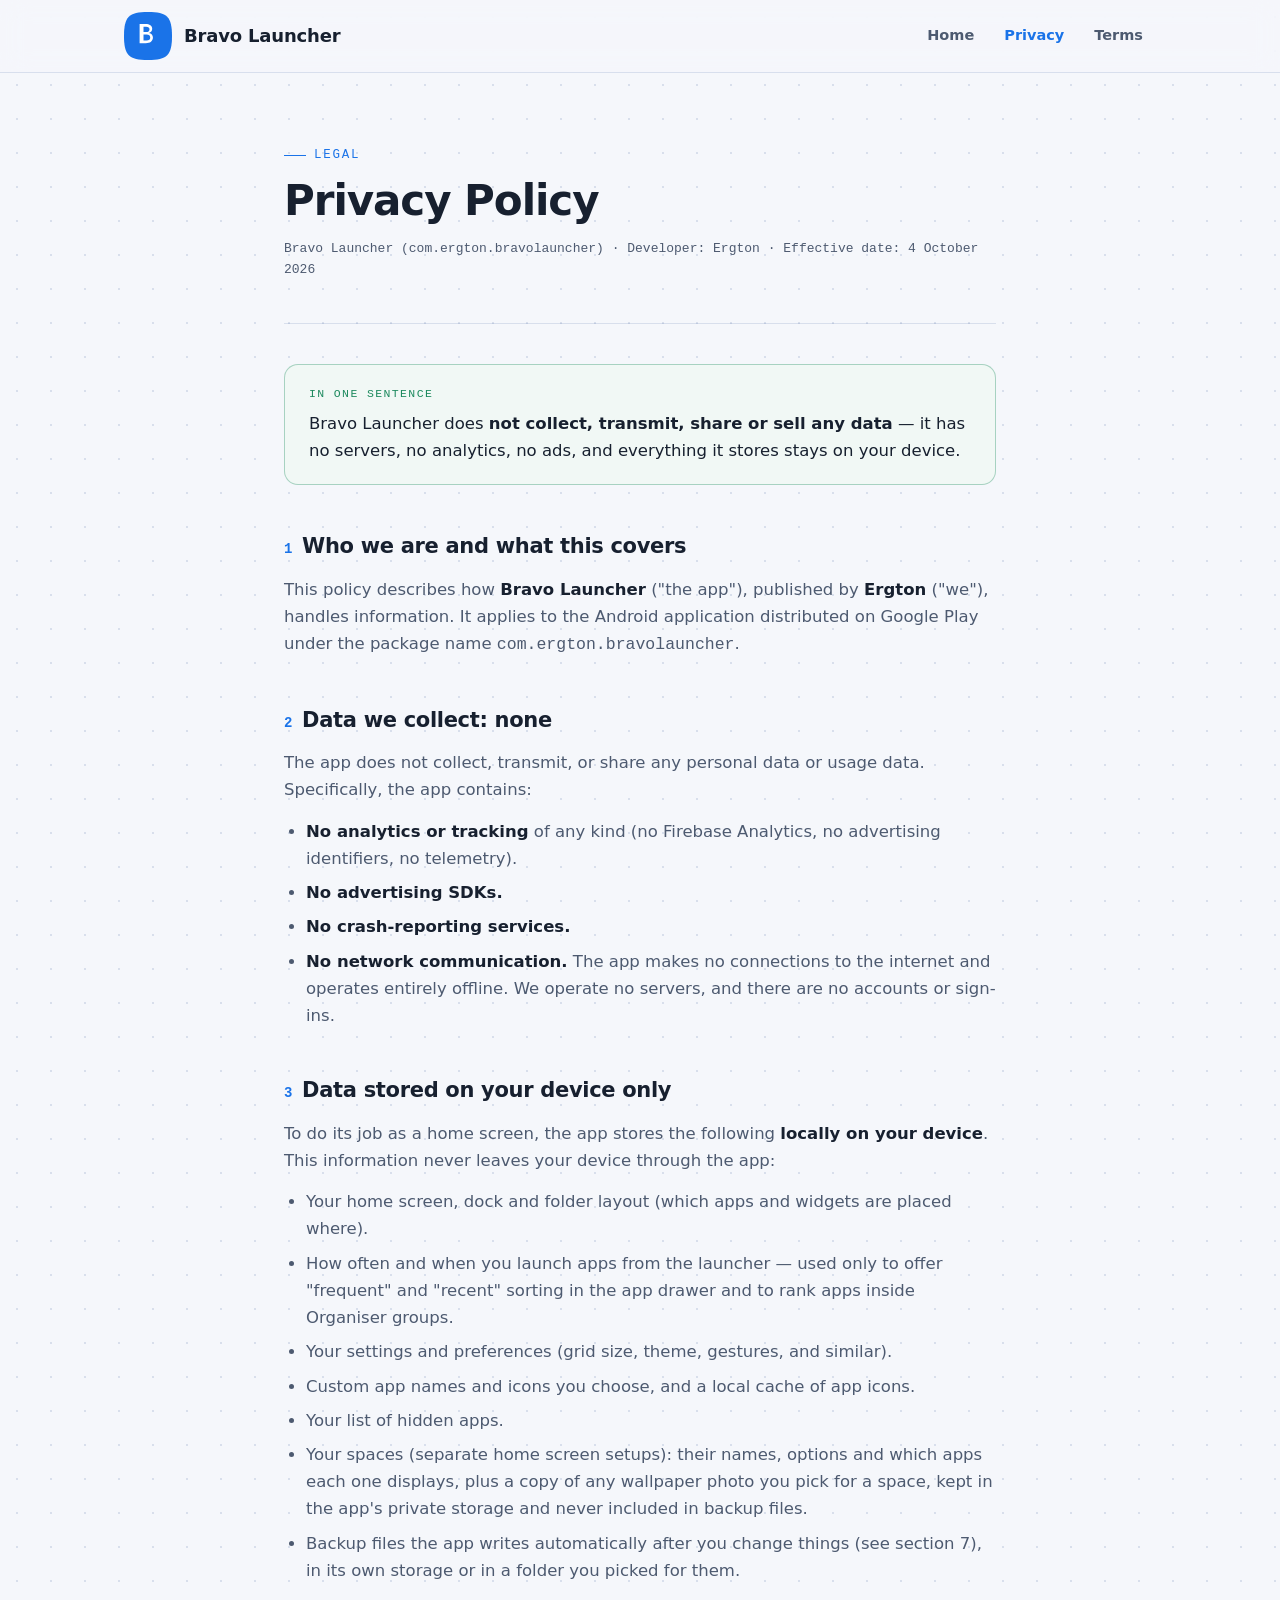
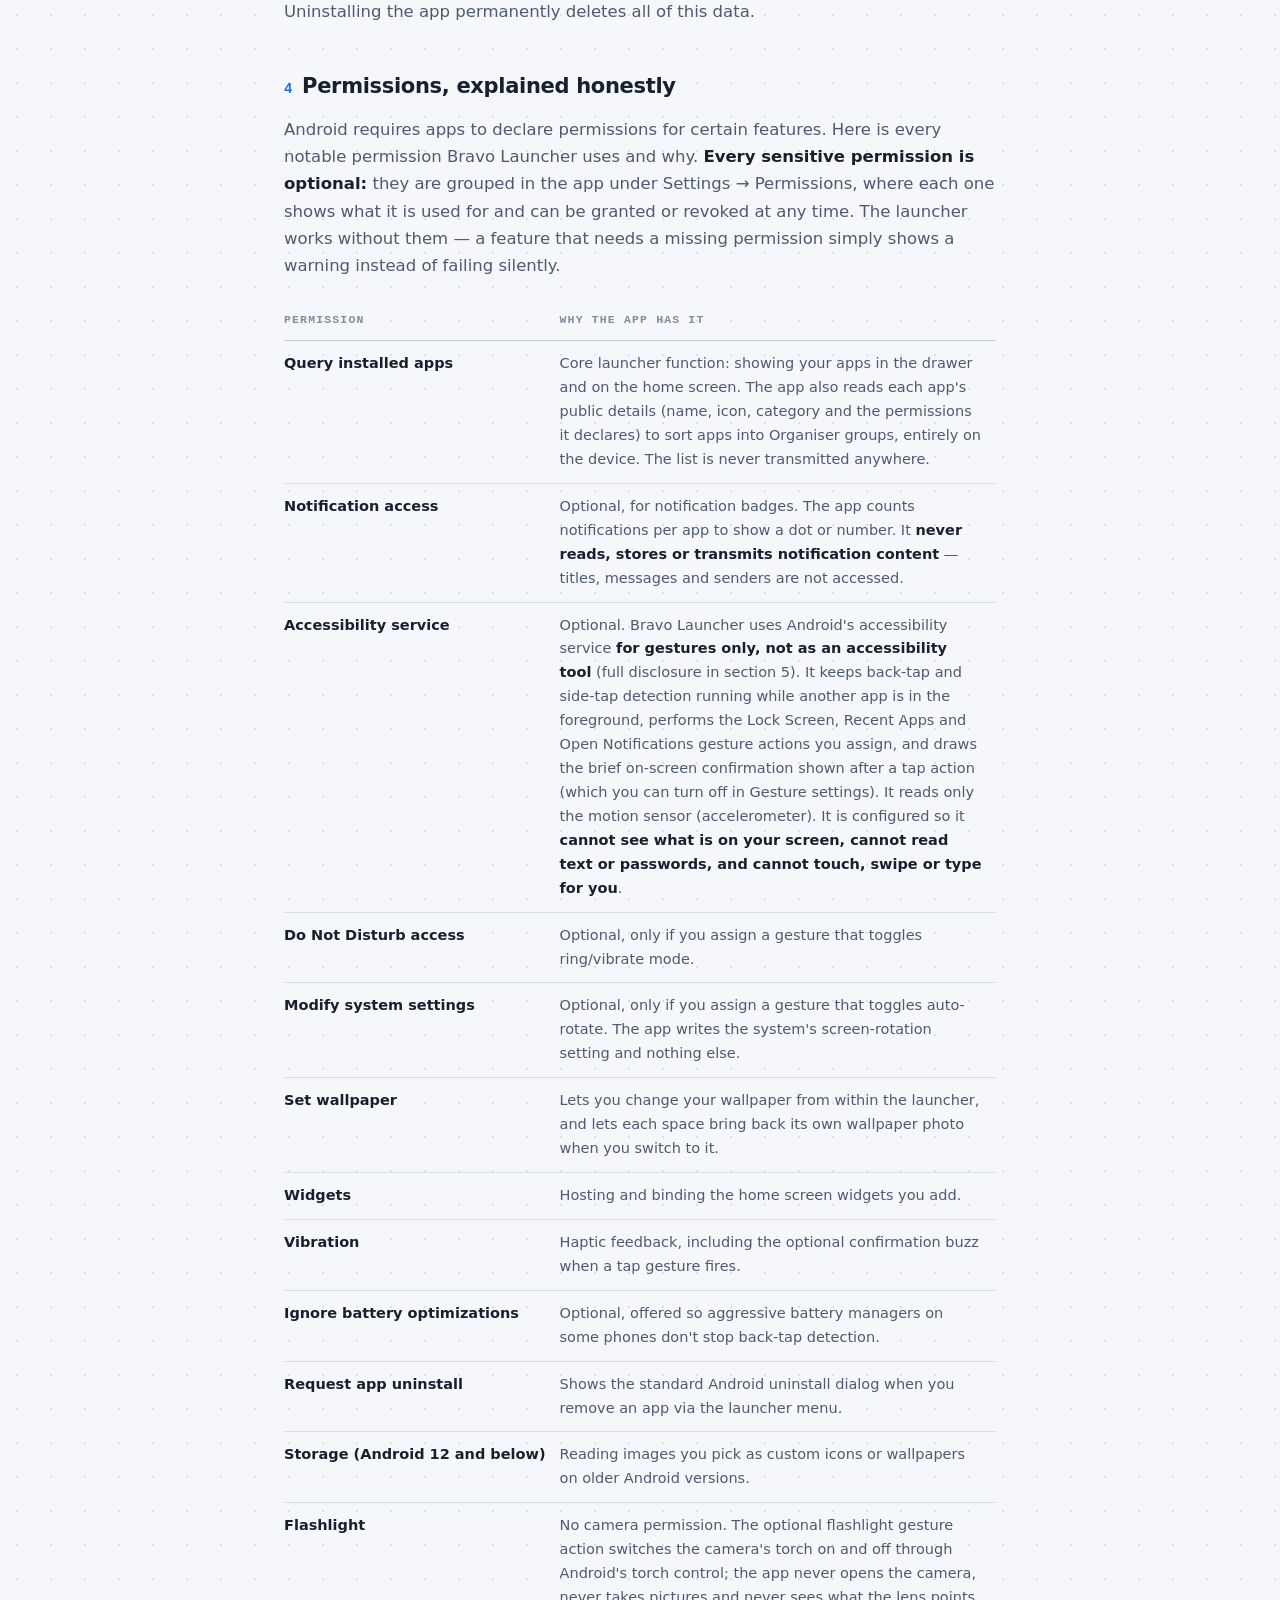
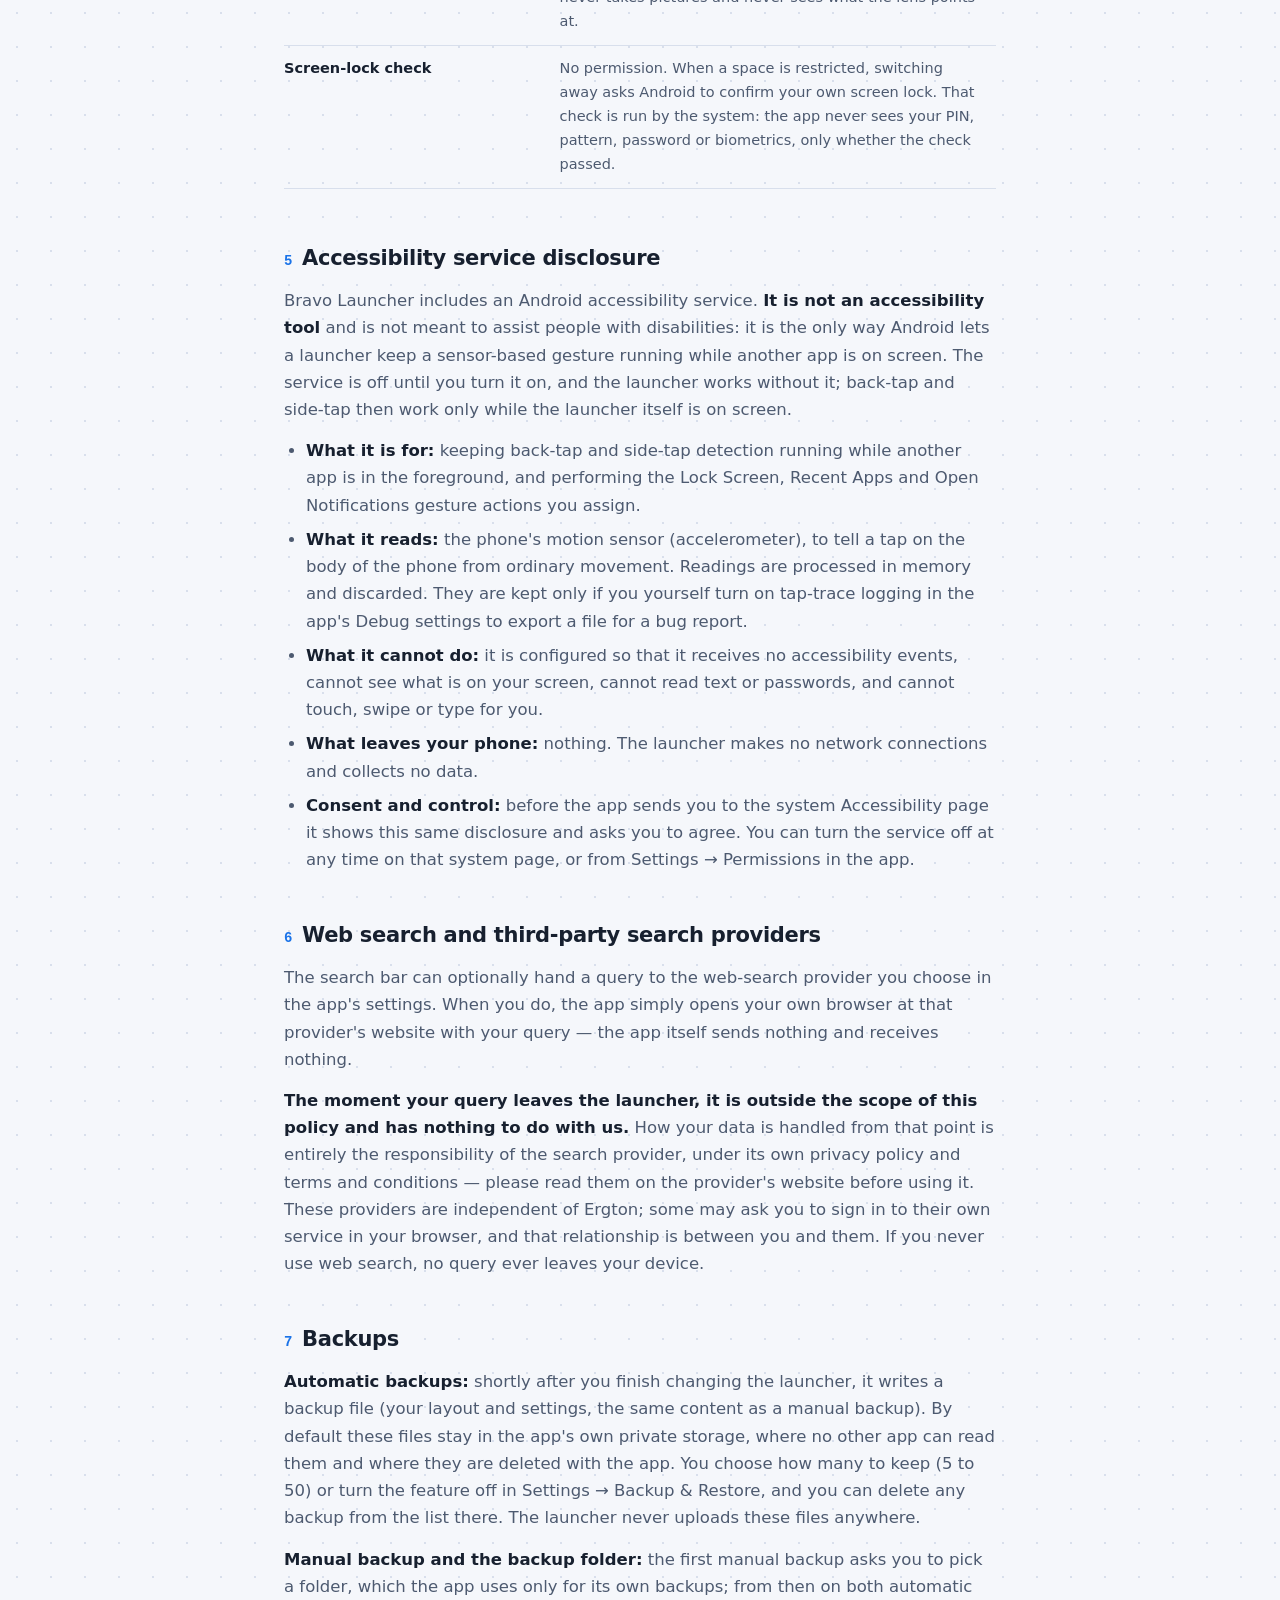
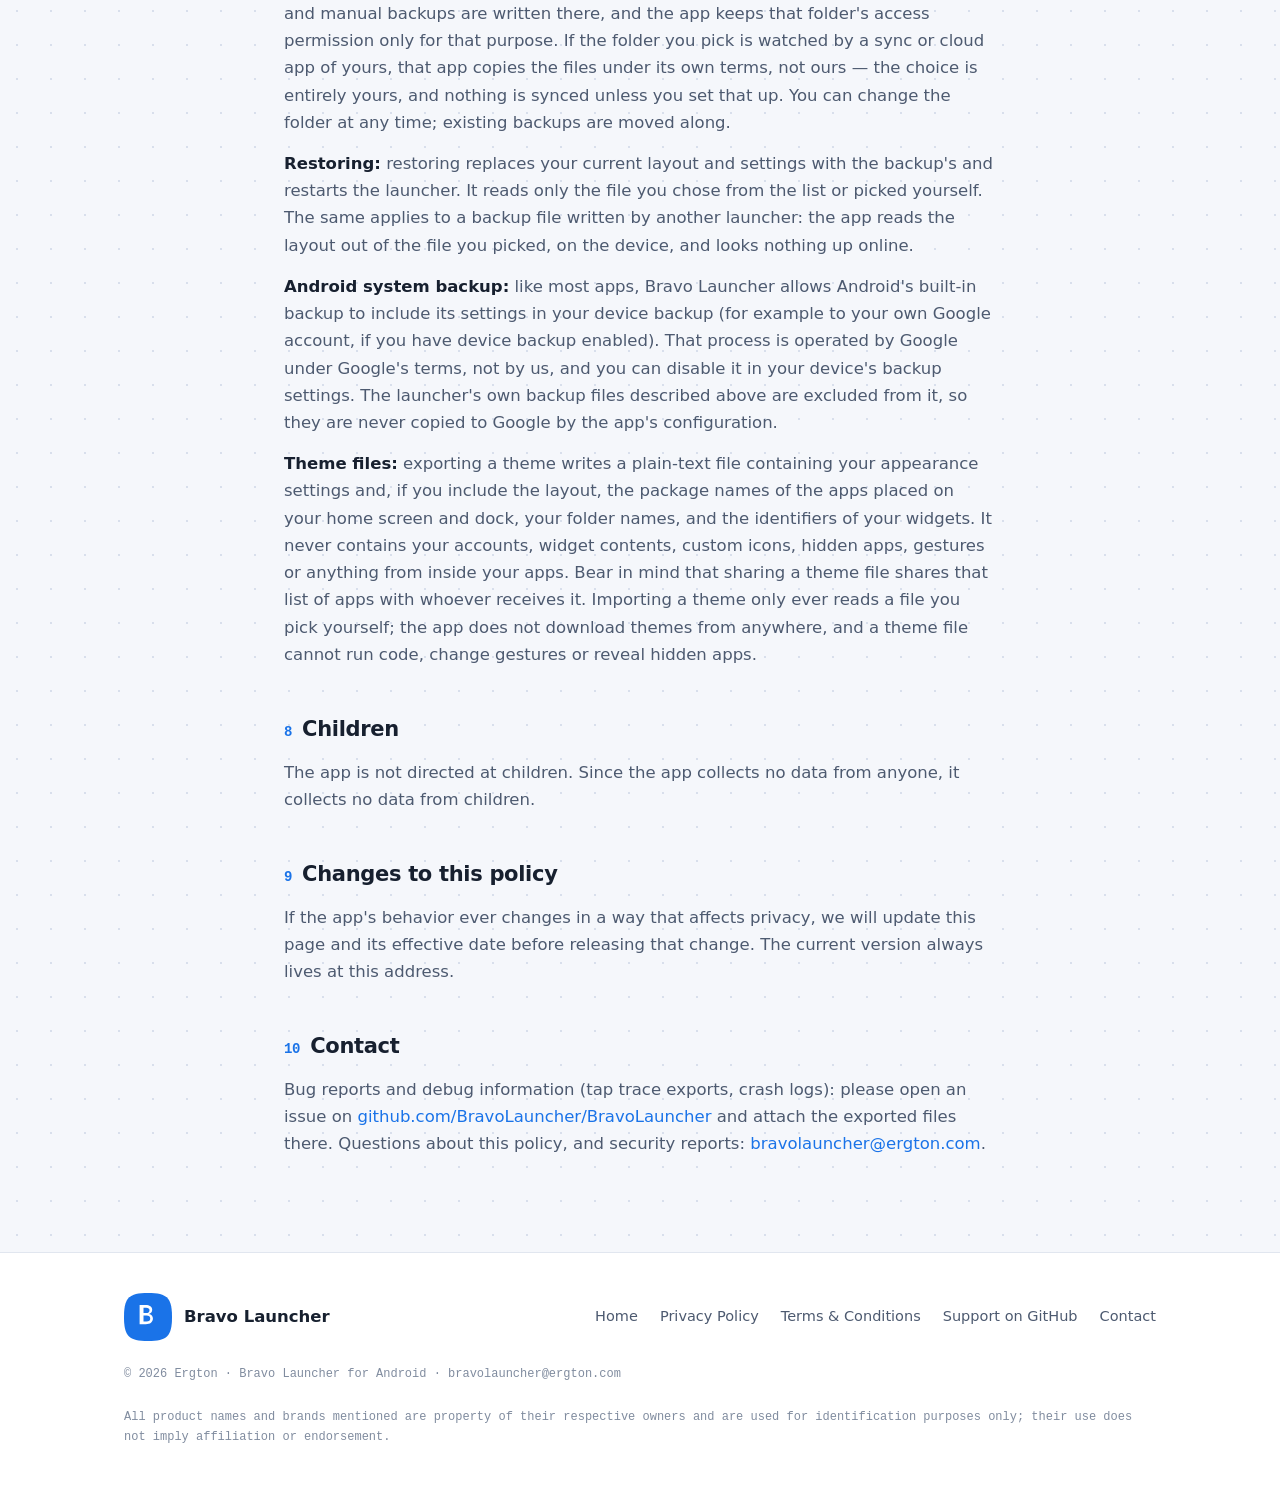
==== commit 9c21a24e: "Publish website from c600a67" ====
--- a/privacy.html
+++ b/privacy.html
@@ -29,7 +29,7 @@
   <div class="legal-head">
     <span class="eyebrow">Legal</span>
     <h1>Privacy Policy</h1>
-    <p class="legal-meta">Bravo Launcher (com.ergton.bravolauncher) · Developer: Ergton · Effective date: 17 September 2026</p>
+    <p class="legal-meta">Bravo Launcher (com.ergton.bravolauncher) · Developer: Ergton · Effective date: 4 October 2026</p>
   </div>
 
   <div class="tldr">
@@ -53,11 +53,12 @@
   <p>To do its job as a home screen, the app stores the following <strong>locally on your device</strong>. This information never leaves your device through the app:</p>
   <ul>
     <li>Your home screen, dock and folder layout (which apps and widgets are placed where).</li>
-    <li>How often and when you launch apps from the launcher — used only to offer "frequent" and "recent" sorting in the app drawer.</li>
+    <li>How often and when you launch apps from the launcher — used only to offer "frequent" and "recent" sorting in the app drawer and to rank apps inside Organiser groups.</li>
     <li>Your settings and preferences (grid size, theme, gestures, and similar).</li>
     <li>Custom app names and icons you choose, and a local cache of app icons.</li>
-    <li>Your lists of hidden and locked apps.</li>
-    <li>Backup files the app writes automatically after you change things (see section 6), in its own storage or in a folder you picked for them.</li>
+    <li>Your list of hidden apps.</li>
+    <li>Your spaces (separate home screen setups): their names, options and which apps each one displays, plus a copy of any wallpaper photo you pick for a space, kept in the app's private storage and never included in backup files.</li>
+    <li>Backup files the app writes automatically after you change things (see section 7), in its own storage or in a folder you picked for them.</li>
   </ul>
   <p>Uninstalling the app permanently deletes all of this data.</p>
 
@@ -66,40 +67,50 @@
   <div class="table-scroll">
     <table class="perm-table">
       <tr><th>Permission</th><th>Why the app has it</th></tr>
-      <tr><td>Query installed apps</td><td>Core launcher function: showing your apps in the drawer and on the home screen. The list is never transmitted anywhere.</td></tr>
+      <tr><td>Query installed apps</td><td>Core launcher function: showing your apps in the drawer and on the home screen. The app also reads each app's public details (name, icon, category and the permissions it declares) to sort apps into Organiser groups, entirely on the device. The list is never transmitted anywhere.</td></tr>
       <tr><td>Notification access</td><td>Optional, for notification badges. The app counts notifications per app to show a dot or number. It <strong>never reads, stores or transmits notification content</strong> — titles, messages and senders are not accessed.</td></tr>
-      <tr><td>Accessibility service</td><td>Optional, for back-tap and side-tap gestures while other apps are in the foreground. The service only reads the motion sensor (accelerometer) and draws the brief on-screen confirmation shown after a tap action (which you can turn off in Gesture settings). It is configured so it <strong>cannot read screen content and cannot perform gestures</strong> on your behalf.</td></tr>
-      <tr><td>Biometrics</td><td>Optional, for the app-lock feature. Fingerprint/face verification is handled entirely by Android; the app never sees your biometric data.</td></tr>
+      <tr><td>Accessibility service</td><td>Optional. Bravo Launcher uses Android's accessibility service <strong>for gestures only, not as an accessibility tool</strong> (full disclosure in section 5). It keeps back-tap and side-tap detection running while another app is in the foreground, performs the Lock Screen, Recent Apps and Open Notifications gesture actions you assign, and draws the brief on-screen confirmation shown after a tap action (which you can turn off in Gesture settings). It reads only the motion sensor (accelerometer). It is configured so it <strong>cannot see what is on your screen, cannot read text or passwords, and cannot touch, swipe or type for you</strong>.</td></tr>
       <tr><td>Do Not Disturb access</td><td>Optional, only if you assign a gesture that toggles ring/vibrate mode.</td></tr>
       <tr><td>Modify system settings</td><td>Optional, only if you assign a gesture that toggles auto-rotate. The app writes the system's screen-rotation setting and nothing else.</td></tr>
-      <tr><td>Set wallpaper</td><td>Lets you change your wallpaper from within the launcher.</td></tr>
+      <tr><td>Set wallpaper</td><td>Lets you change your wallpaper from within the launcher, and lets each space bring back its own wallpaper photo when you switch to it.</td></tr>
       <tr><td>Widgets</td><td>Hosting and binding the home screen widgets you add.</td></tr>
       <tr><td>Vibration</td><td>Haptic feedback, including the optional confirmation buzz when a tap gesture fires.</td></tr>
       <tr><td>Ignore battery optimizations</td><td>Optional, offered so aggressive battery managers on some phones don't stop back-tap detection.</td></tr>
       <tr><td>Request app uninstall</td><td>Shows the standard Android uninstall dialog when you remove an app via the launcher menu.</td></tr>
       <tr><td>Storage (Android 12 and below)</td><td>Reading images you pick as custom icons or wallpapers on older Android versions.</td></tr>
-      <tr><td>Internet</td><td>Declared in the app manifest, but the launcher itself makes <strong>no network connections</strong> — there is no networking code in the app.</td></tr>
+      <tr><td>Flashlight</td><td>No camera permission. The optional flashlight gesture action switches the camera's torch on and off through Android's torch control; the app never opens the camera, never takes pictures and never sees what the lens points at.</td></tr>
+      <tr><td>Screen-lock check</td><td>No permission. When a space is restricted, switching away asks Android to confirm your own screen lock. That check is run by the system: the app never sees your PIN, pattern, password or biometrics, only whether the check passed.</td></tr>
     </table>
   </div>
 
-  <h2 id="web-search"><span class="num">5</span>Web search and third-party search providers</h2>
+  <h2 id="accessibility"><span class="num">5</span>Accessibility service disclosure</h2>
+  <p>Bravo Launcher includes an Android accessibility service. <strong>It is not an accessibility tool</strong> and is not meant to assist people with disabilities: it is the only way Android lets a launcher keep a sensor-based gesture running while another app is on screen. The service is off until you turn it on, and the launcher works without it; back-tap and side-tap then work only while the launcher itself is on screen.</p>
+  <ul>
+    <li><strong>What it is for:</strong> keeping back-tap and side-tap detection running while another app is in the foreground, and performing the Lock Screen, Recent Apps and Open Notifications gesture actions you assign.</li>
+    <li><strong>What it reads:</strong> the phone's motion sensor (accelerometer), to tell a tap on the body of the phone from ordinary movement. Readings are processed in memory and discarded. They are kept only if you yourself turn on tap-trace logging in the app's Debug settings to export a file for a bug report.</li>
+    <li><strong>What it cannot do:</strong> it is configured so that it receives no accessibility events, cannot see what is on your screen, cannot read text or passwords, and cannot touch, swipe or type for you.</li>
+    <li><strong>What leaves your phone:</strong> nothing. The launcher makes no network connections and collects no data.</li>
+    <li><strong>Consent and control:</strong> before the app sends you to the system Accessibility page it shows this same disclosure and asks you to agree. You can turn the service off at any time on that system page, or from Settings → Permissions in the app.</li>
+  </ul>
+
+  <h2 id="web-search"><span class="num">6</span>Web search and third-party search providers</h2>
   <p>The search bar can optionally hand a query to the web-search provider you choose in the app's settings. When you do, the app simply opens your own browser at that provider's website with your query — the app itself sends nothing and receives nothing.</p>
   <p><strong>The moment your query leaves the launcher, it is outside the scope of this policy and has nothing to do with us.</strong> How your data is handled from that point is entirely the responsibility of the search provider, under its own privacy policy and terms and conditions — please read them on the provider's website before using it. These providers are independent of Ergton; some may ask you to sign in to their own service in your browser, and that relationship is between you and them. If you never use web search, no query ever leaves your device.</p>
 
-  <h2 id="backups"><span class="num">6</span>Backups</h2>
+  <h2 id="backups"><span class="num">7</span>Backups</h2>
   <p><strong>Automatic backups:</strong> shortly after you finish changing the launcher, it writes a backup file (your layout and settings, the same content as a manual backup). By default these files stay in the app's own private storage, where no other app can read them and where they are deleted with the app. You choose how many to keep (5 to 50) or turn the feature off in Settings → Backup &amp; Restore, and you can delete any backup from the list there. The launcher never uploads these files anywhere.</p>
   <p><strong>Manual backup and the backup folder:</strong> the first manual backup asks you to pick a folder, which the app uses only for its own backups; from then on both automatic and manual backups are written there, and the app keeps that folder's access permission only for that purpose. If the folder you pick is watched by a sync or cloud app of yours, that app copies the files under its own terms, not ours — the choice is entirely yours, and nothing is synced unless you set that up. You can change the folder at any time; existing backups are moved along.</p>
-  <p><strong>Restoring:</strong> restoring replaces your current layout and settings with the backup's and restarts the launcher. It reads only the file you chose from the list or picked yourself.</p>
+  <p><strong>Restoring:</strong> restoring replaces your current layout and settings with the backup's and restarts the launcher. It reads only the file you chose from the list or picked yourself. The same applies to a backup file written by another launcher: the app reads the layout out of the file you picked, on the device, and looks nothing up online.</p>
   <p><strong>Android system backup:</strong> like most apps, Bravo Launcher allows Android's built-in backup to include its settings in your device backup (for example to your own Google account, if you have device backup enabled). That process is operated by Google under Google's terms, not by us, and you can disable it in your device's backup settings. The launcher's own backup files described above are excluded from it, so they are never copied to Google by the app's configuration.</p>
   <p><strong>Theme files:</strong> exporting a theme writes a plain-text file containing your appearance settings and, if you include the layout, the package names of the apps placed on your home screen and dock, your folder names, and the identifiers of your widgets. It never contains your accounts, widget contents, custom icons, hidden apps, gestures or anything from inside your apps. Bear in mind that sharing a theme file shares that list of apps with whoever receives it. Importing a theme only ever reads a file you pick yourself; the app does not download themes from anywhere, and a theme file cannot run code, change gestures or reveal hidden apps.</p>
 
-  <h2 id="children"><span class="num">7</span>Children</h2>
+  <h2 id="children"><span class="num">8</span>Children</h2>
   <p>The app is not directed at children. Since the app collects no data from anyone, it collects no data from children.</p>
 
-  <h2 id="changes"><span class="num">8</span>Changes to this policy</h2>
+  <h2 id="changes"><span class="num">9</span>Changes to this policy</h2>
   <p>If the app's behavior ever changes in a way that affects privacy, we will update this page and its effective date before releasing that change. The current version always lives at this address.</p>
 
-  <h2 id="contact"><span class="num">9</span>Contact</h2>
+  <h2 id="contact"><span class="num">10</span>Contact</h2>
   <p>Bug reports and debug information (tap trace exports, crash logs): please open an issue on <a href="https://github.com/BravoLauncher/BravoLauncher">github.com/BravoLauncher/BravoLauncher</a> and attach the exported files there. Questions about this policy, and security reports: <a href="mailto:bravolauncher@ergton.com">bravolauncher@ergton.com</a>.</p>
 </main>
 
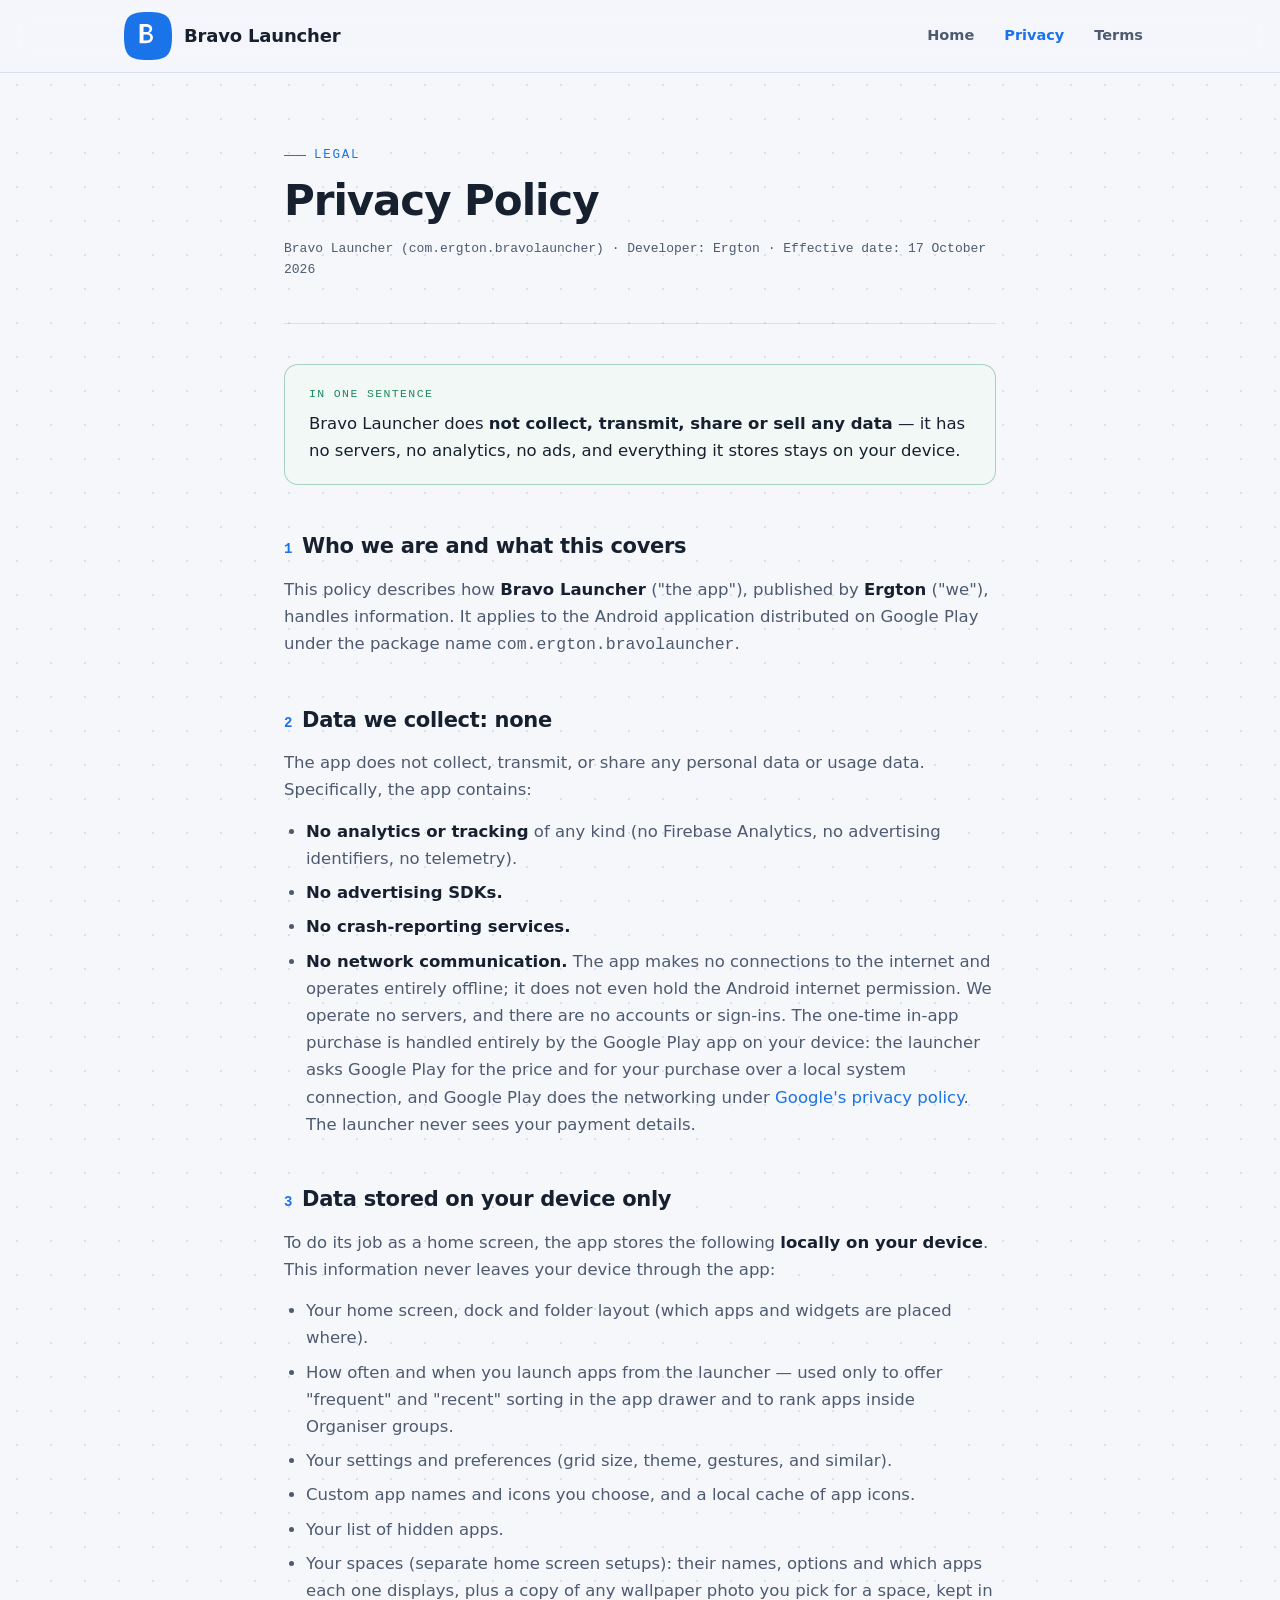
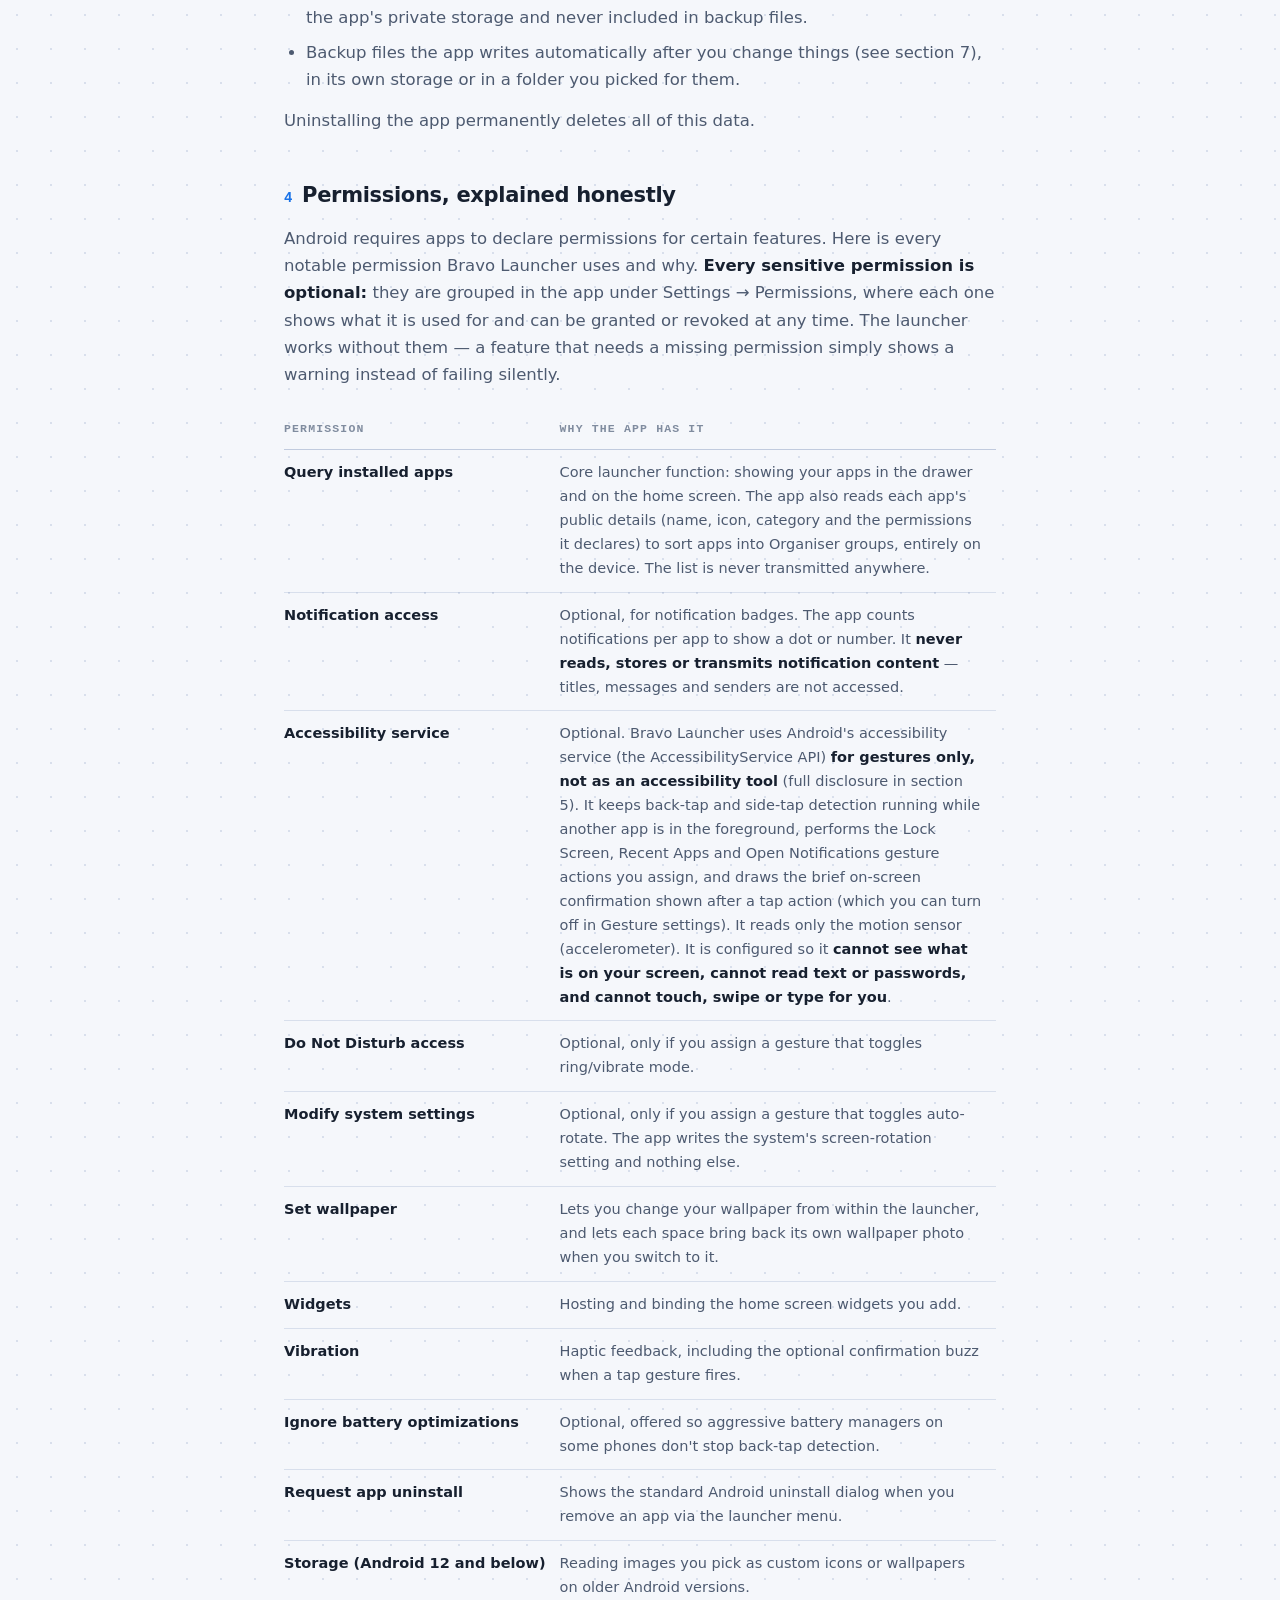
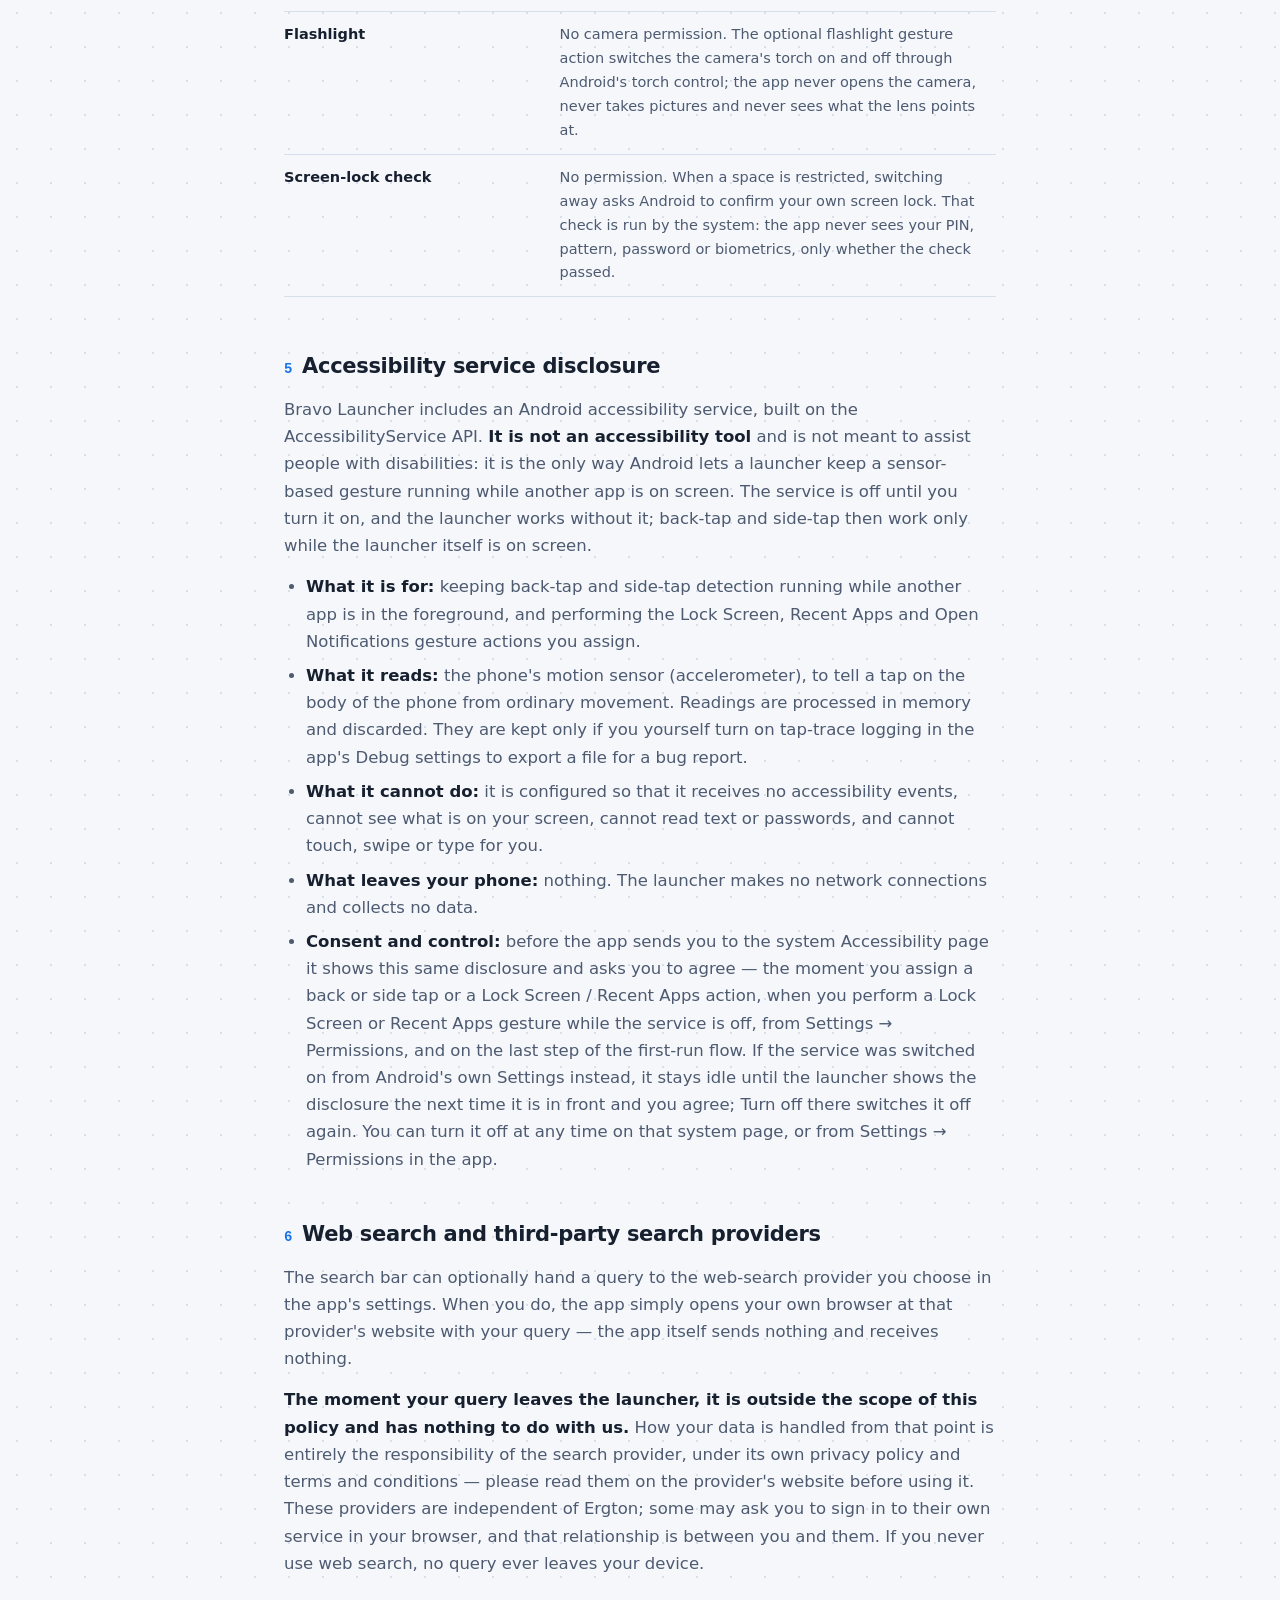
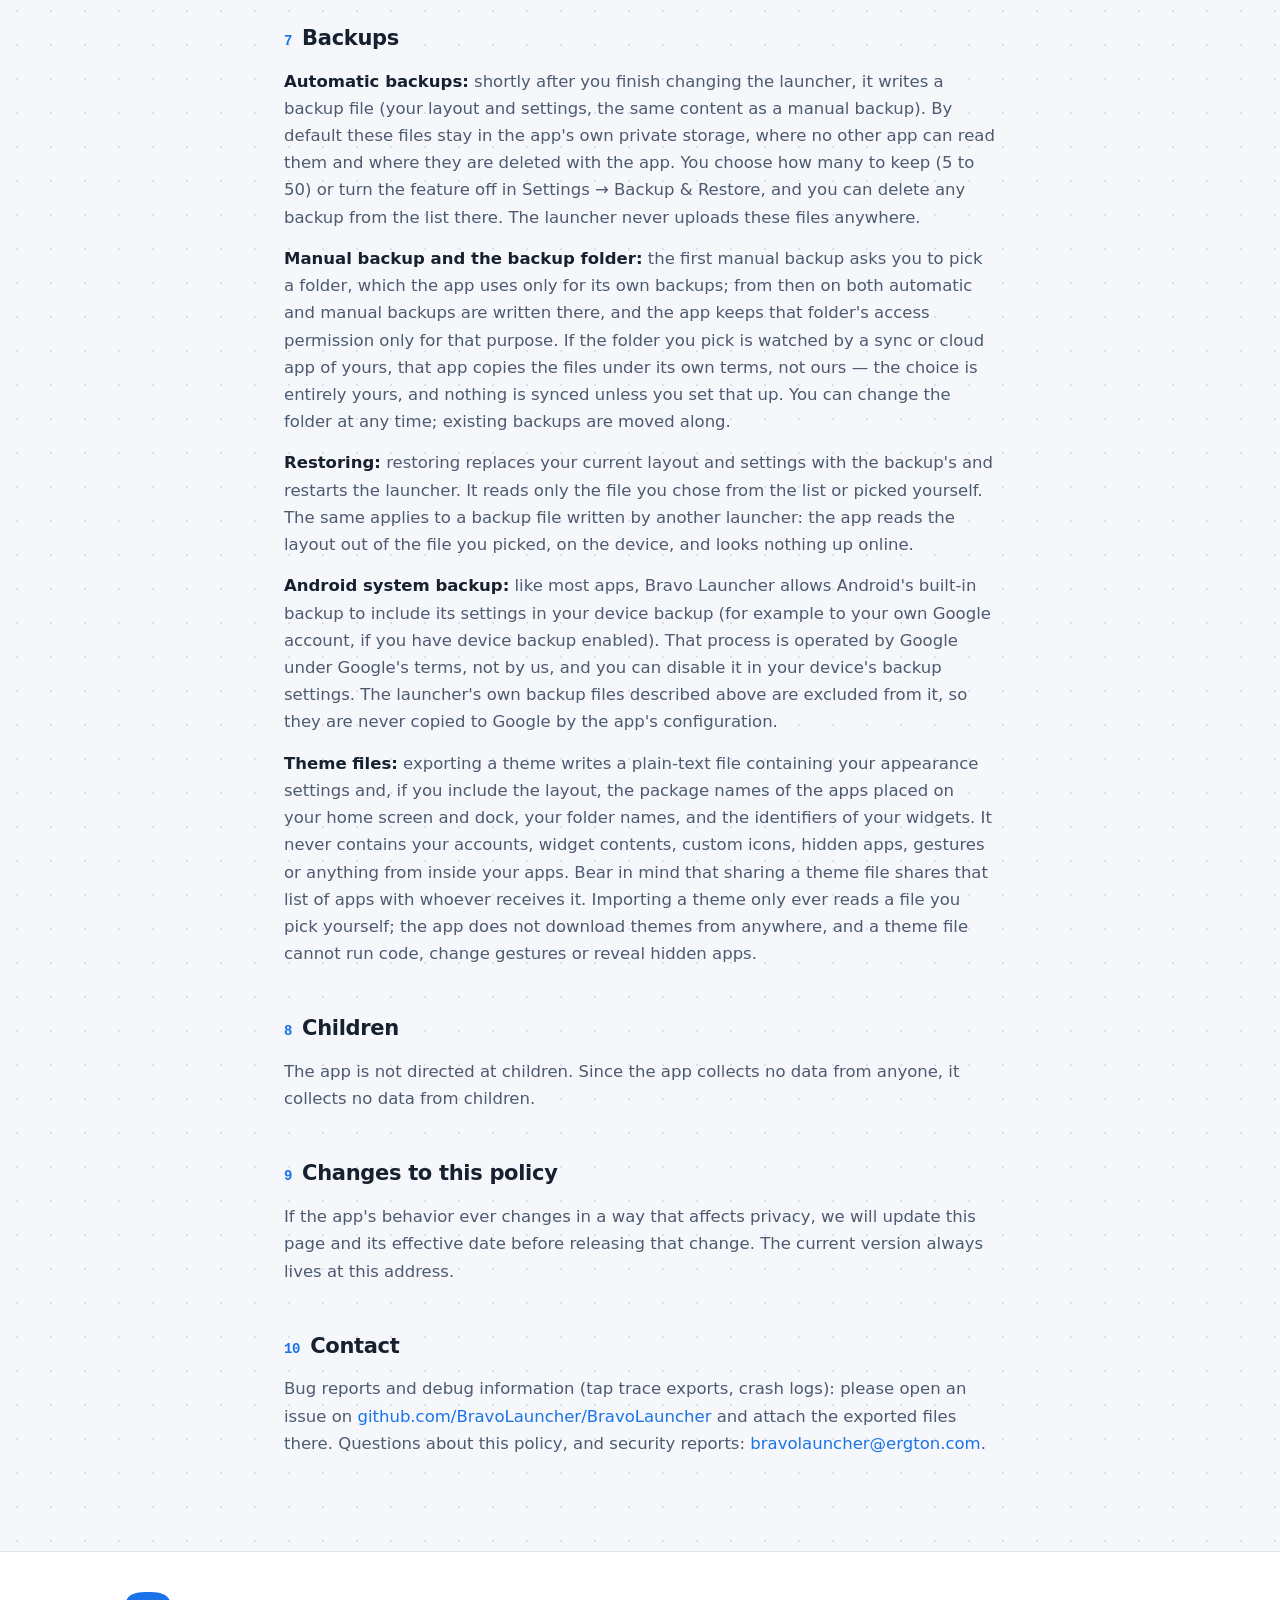
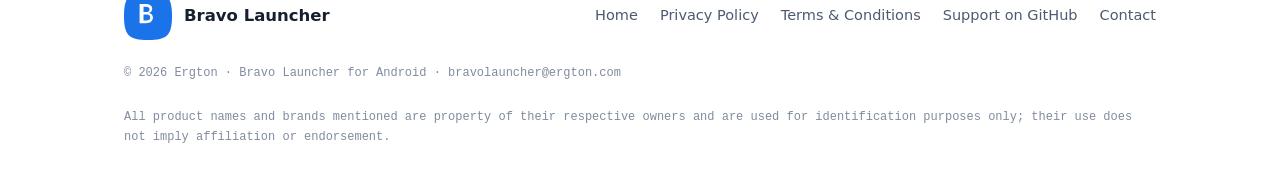
==== commit 885a1071: "Publish website from eeb2bae" ====
--- a/privacy.html
+++ b/privacy.html
@@ -29,7 +29,7 @@
   <div class="legal-head">
     <span class="eyebrow">Legal</span>
     <h1>Privacy Policy</h1>
-    <p class="legal-meta">Bravo Launcher (com.ergton.bravolauncher) · Developer: Ergton · Effective date: 4 October 2026</p>
+    <p class="legal-meta">Bravo Launcher (com.ergton.bravolauncher) · Developer: Ergton · Effective date: 17 October 2026</p>
   </div>
 
   <div class="tldr">
@@ -46,7 +46,7 @@
     <li><strong>No analytics or tracking</strong> of any kind (no Firebase Analytics, no advertising identifiers, no telemetry).</li>
     <li><strong>No advertising SDKs.</strong></li>
     <li><strong>No crash-reporting services.</strong></li>
-    <li><strong>No network communication.</strong> The app makes no connections to the internet and operates entirely offline. We operate no servers, and there are no accounts or sign-ins.</li>
+    <li><strong>No network communication.</strong> The app makes no connections to the internet and operates entirely offline; it does not even hold the Android internet permission. We operate no servers, and there are no accounts or sign-ins. The one-time in-app purchase is handled entirely by the Google Play app on your device: the launcher asks Google Play for the price and for your purchase over a local system connection, and Google Play does the networking under <a href="https://policies.google.com/privacy">Google's privacy policy</a>. The launcher never sees your payment details.</li>
   </ul>
 
   <h2 id="local-data"><span class="num">3</span>Data stored on your device only</h2>
@@ -69,7 +69,7 @@
       <tr><th>Permission</th><th>Why the app has it</th></tr>
       <tr><td>Query installed apps</td><td>Core launcher function: showing your apps in the drawer and on the home screen. The app also reads each app's public details (name, icon, category and the permissions it declares) to sort apps into Organiser groups, entirely on the device. The list is never transmitted anywhere.</td></tr>
       <tr><td>Notification access</td><td>Optional, for notification badges. The app counts notifications per app to show a dot or number. It <strong>never reads, stores or transmits notification content</strong> — titles, messages and senders are not accessed.</td></tr>
-      <tr><td>Accessibility service</td><td>Optional. Bravo Launcher uses Android's accessibility service <strong>for gestures only, not as an accessibility tool</strong> (full disclosure in section 5). It keeps back-tap and side-tap detection running while another app is in the foreground, performs the Lock Screen, Recent Apps and Open Notifications gesture actions you assign, and draws the brief on-screen confirmation shown after a tap action (which you can turn off in Gesture settings). It reads only the motion sensor (accelerometer). It is configured so it <strong>cannot see what is on your screen, cannot read text or passwords, and cannot touch, swipe or type for you</strong>.</td></tr>
+      <tr><td>Accessibility service</td><td>Optional. Bravo Launcher uses Android's accessibility service (the AccessibilityService API) <strong>for gestures only, not as an accessibility tool</strong> (full disclosure in section 5). It keeps back-tap and side-tap detection running while another app is in the foreground, performs the Lock Screen, Recent Apps and Open Notifications gesture actions you assign, and draws the brief on-screen confirmation shown after a tap action (which you can turn off in Gesture settings). It reads only the motion sensor (accelerometer). It is configured so it <strong>cannot see what is on your screen, cannot read text or passwords, and cannot touch, swipe or type for you</strong>.</td></tr>
       <tr><td>Do Not Disturb access</td><td>Optional, only if you assign a gesture that toggles ring/vibrate mode.</td></tr>
       <tr><td>Modify system settings</td><td>Optional, only if you assign a gesture that toggles auto-rotate. The app writes the system's screen-rotation setting and nothing else.</td></tr>
       <tr><td>Set wallpaper</td><td>Lets you change your wallpaper from within the launcher, and lets each space bring back its own wallpaper photo when you switch to it.</td></tr>
@@ -84,13 +84,13 @@
   </div>
 
   <h2 id="accessibility"><span class="num">5</span>Accessibility service disclosure</h2>
-  <p>Bravo Launcher includes an Android accessibility service. <strong>It is not an accessibility tool</strong> and is not meant to assist people with disabilities: it is the only way Android lets a launcher keep a sensor-based gesture running while another app is on screen. The service is off until you turn it on, and the launcher works without it; back-tap and side-tap then work only while the launcher itself is on screen.</p>
+  <p>Bravo Launcher includes an Android accessibility service, built on the AccessibilityService API. <strong>It is not an accessibility tool</strong> and is not meant to assist people with disabilities: it is the only way Android lets a launcher keep a sensor-based gesture running while another app is on screen. The service is off until you turn it on, and the launcher works without it; back-tap and side-tap then work only while the launcher itself is on screen.</p>
   <ul>
     <li><strong>What it is for:</strong> keeping back-tap and side-tap detection running while another app is in the foreground, and performing the Lock Screen, Recent Apps and Open Notifications gesture actions you assign.</li>
     <li><strong>What it reads:</strong> the phone's motion sensor (accelerometer), to tell a tap on the body of the phone from ordinary movement. Readings are processed in memory and discarded. They are kept only if you yourself turn on tap-trace logging in the app's Debug settings to export a file for a bug report.</li>
     <li><strong>What it cannot do:</strong> it is configured so that it receives no accessibility events, cannot see what is on your screen, cannot read text or passwords, and cannot touch, swipe or type for you.</li>
     <li><strong>What leaves your phone:</strong> nothing. The launcher makes no network connections and collects no data.</li>
-    <li><strong>Consent and control:</strong> before the app sends you to the system Accessibility page it shows this same disclosure and asks you to agree. You can turn the service off at any time on that system page, or from Settings → Permissions in the app.</li>
+    <li><strong>Consent and control:</strong> before the app sends you to the system Accessibility page it shows this same disclosure and asks you to agree — the moment you assign a back or side tap or a Lock Screen / Recent Apps action, when you perform a Lock Screen or Recent Apps gesture while the service is off, from Settings → Permissions, and on the last step of the first-run flow. If the service was switched on from Android's own Settings instead, it stays idle until the launcher shows the disclosure the next time it is in front and you agree; Turn off there switches it off again. You can turn it off at any time on that system page, or from Settings → Permissions in the app.</li>
   </ul>
 
   <h2 id="web-search"><span class="num">6</span>Web search and third-party search providers</h2>
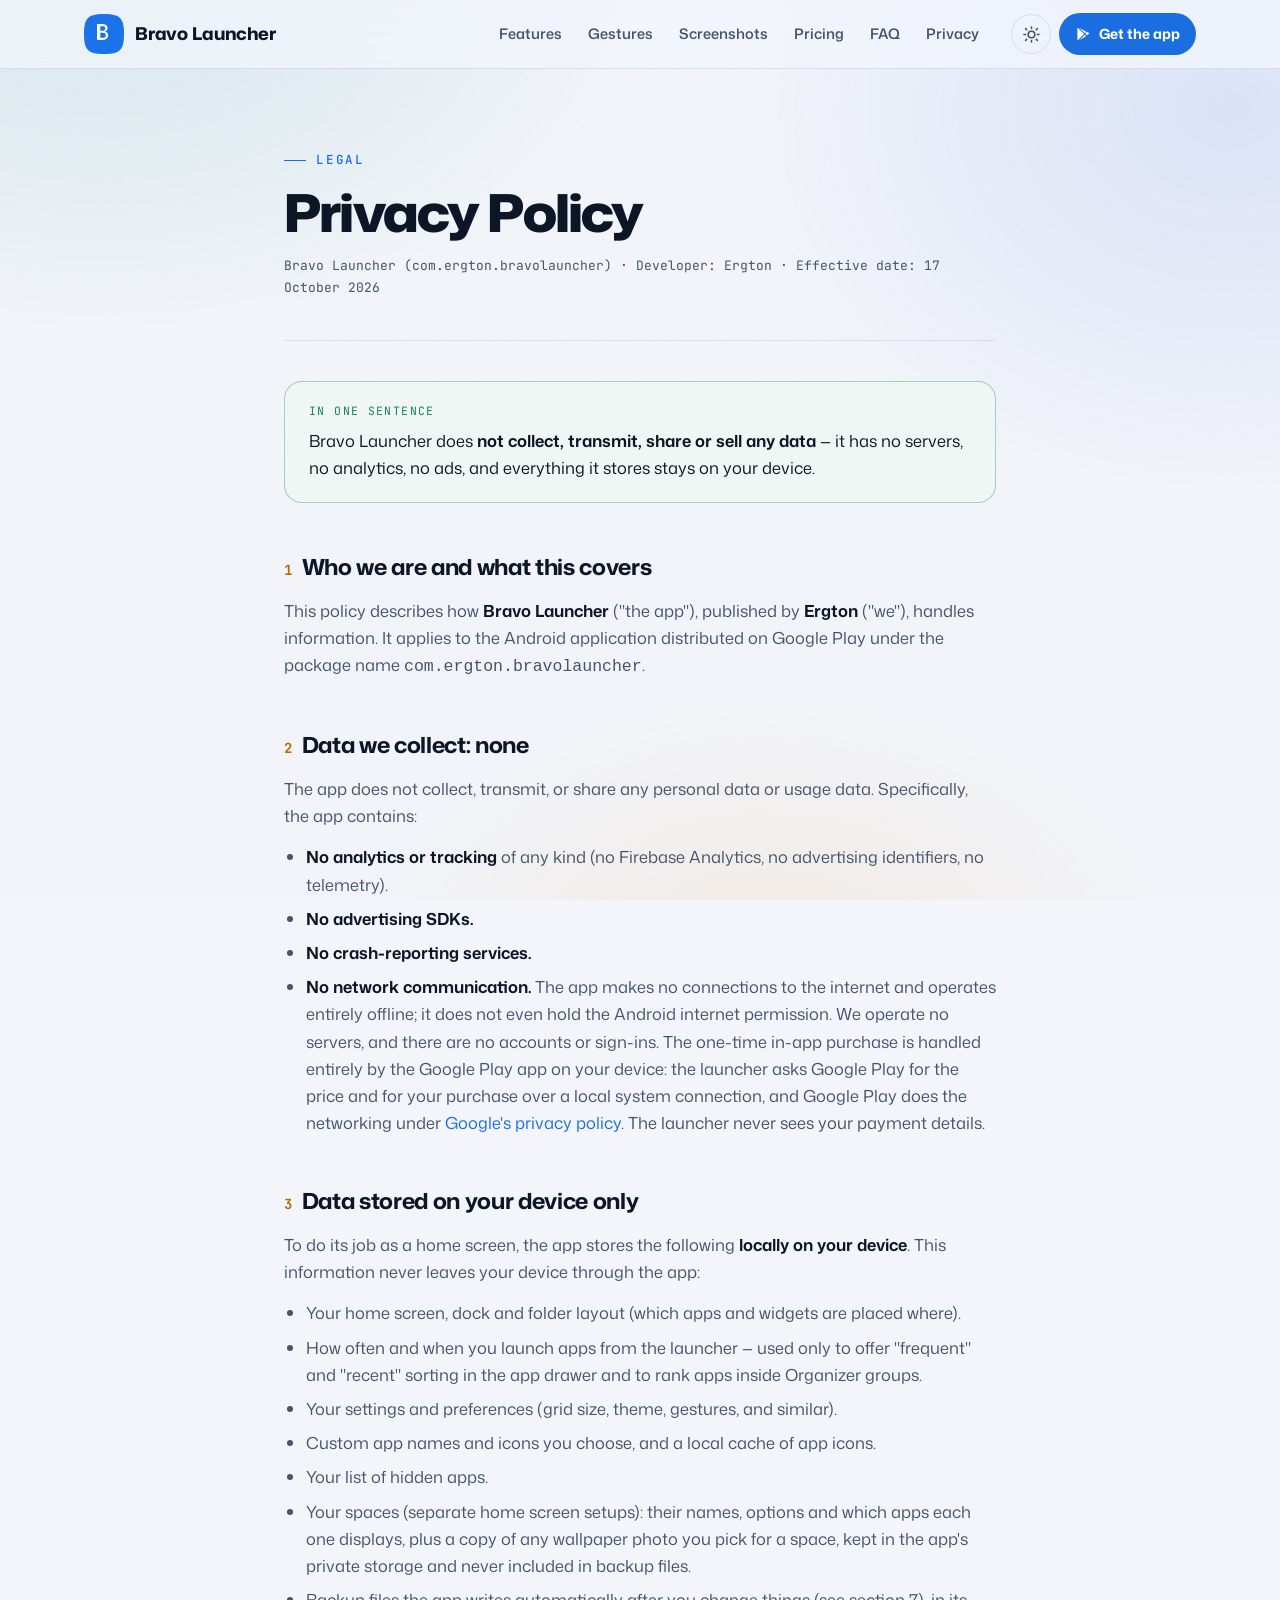
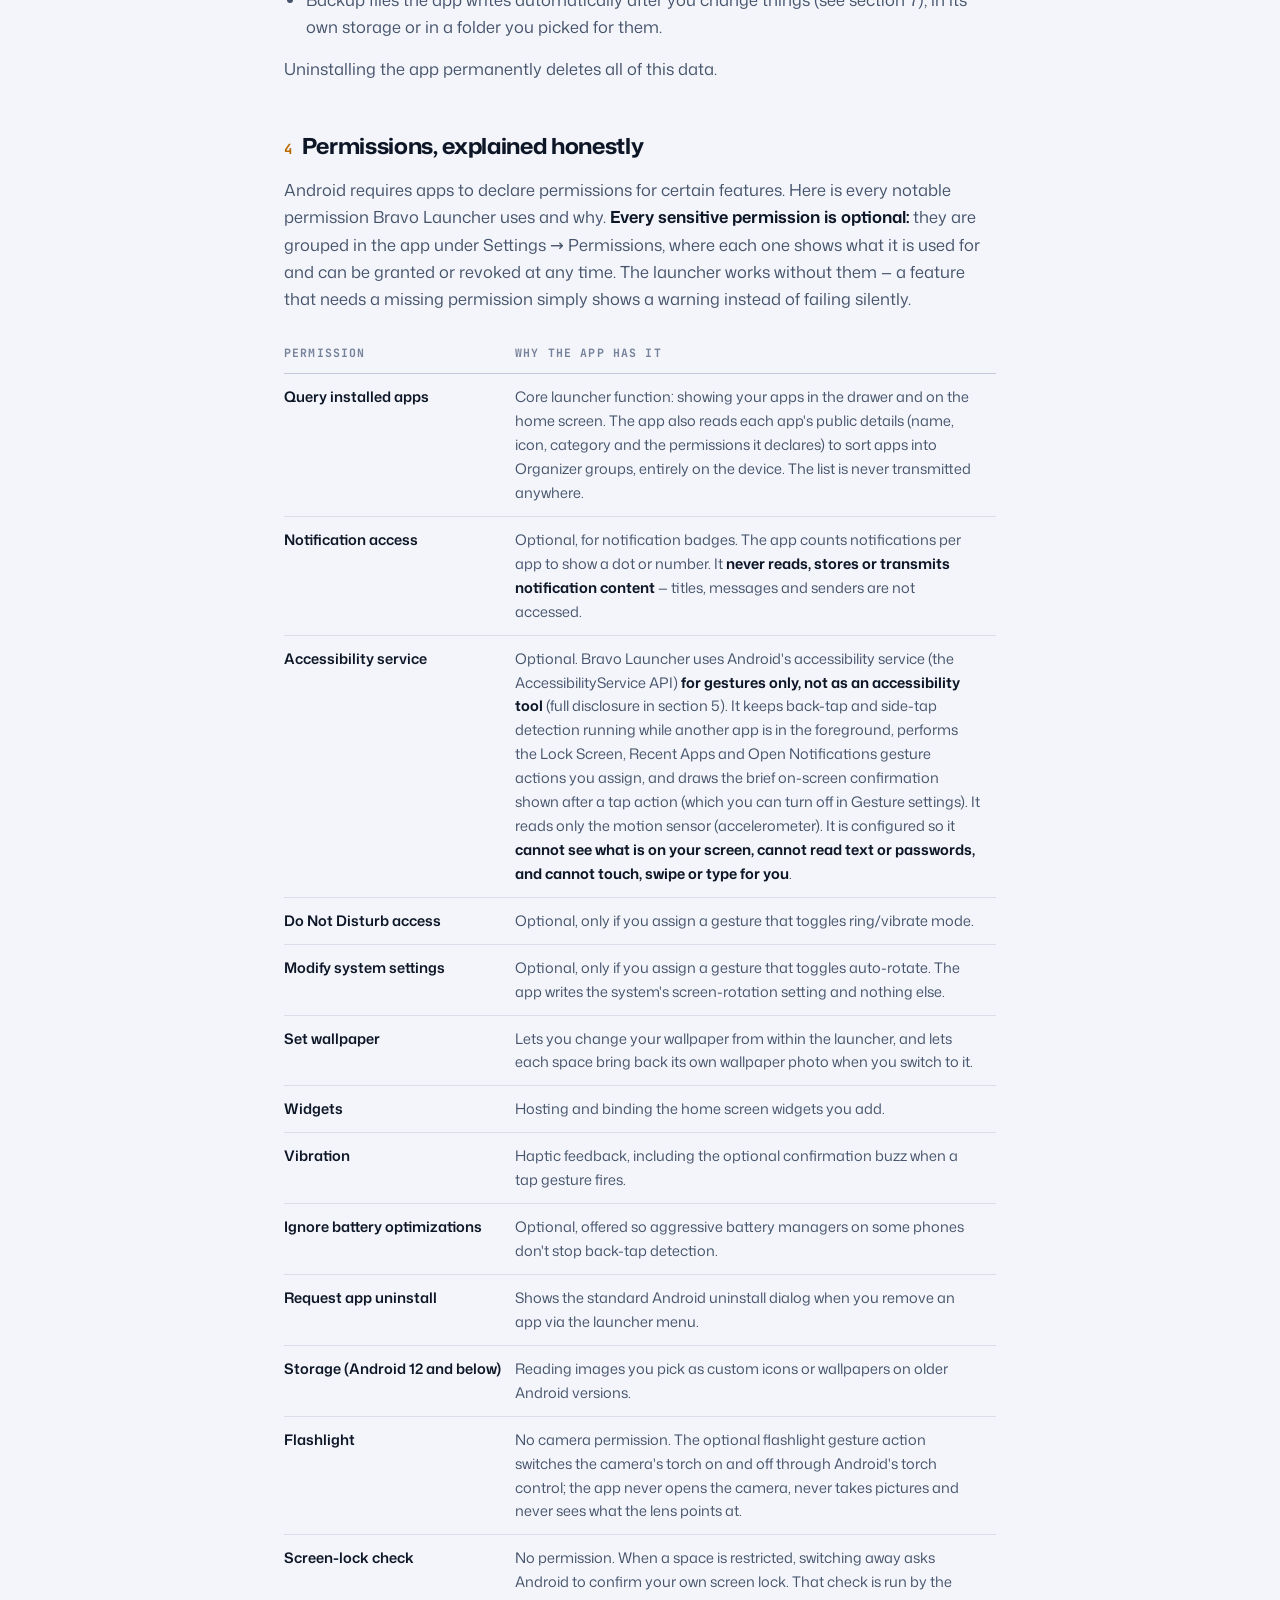
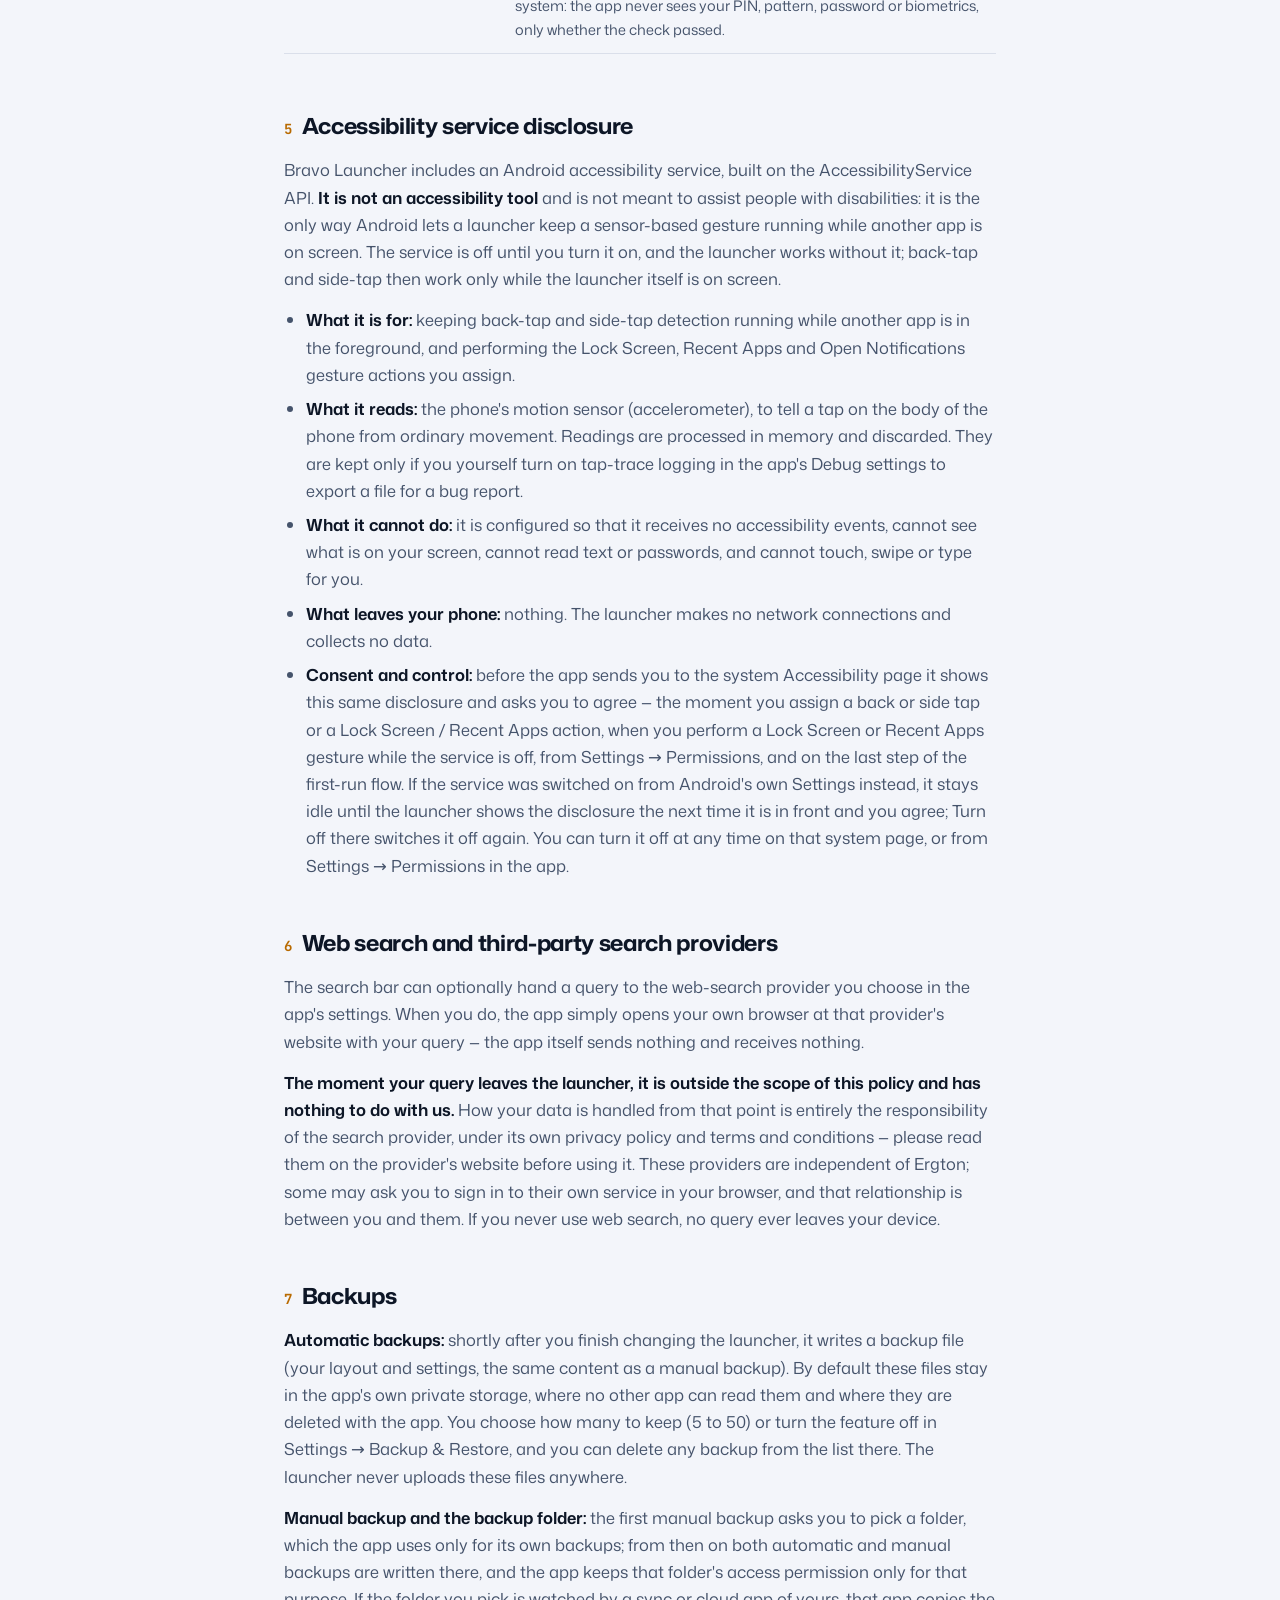
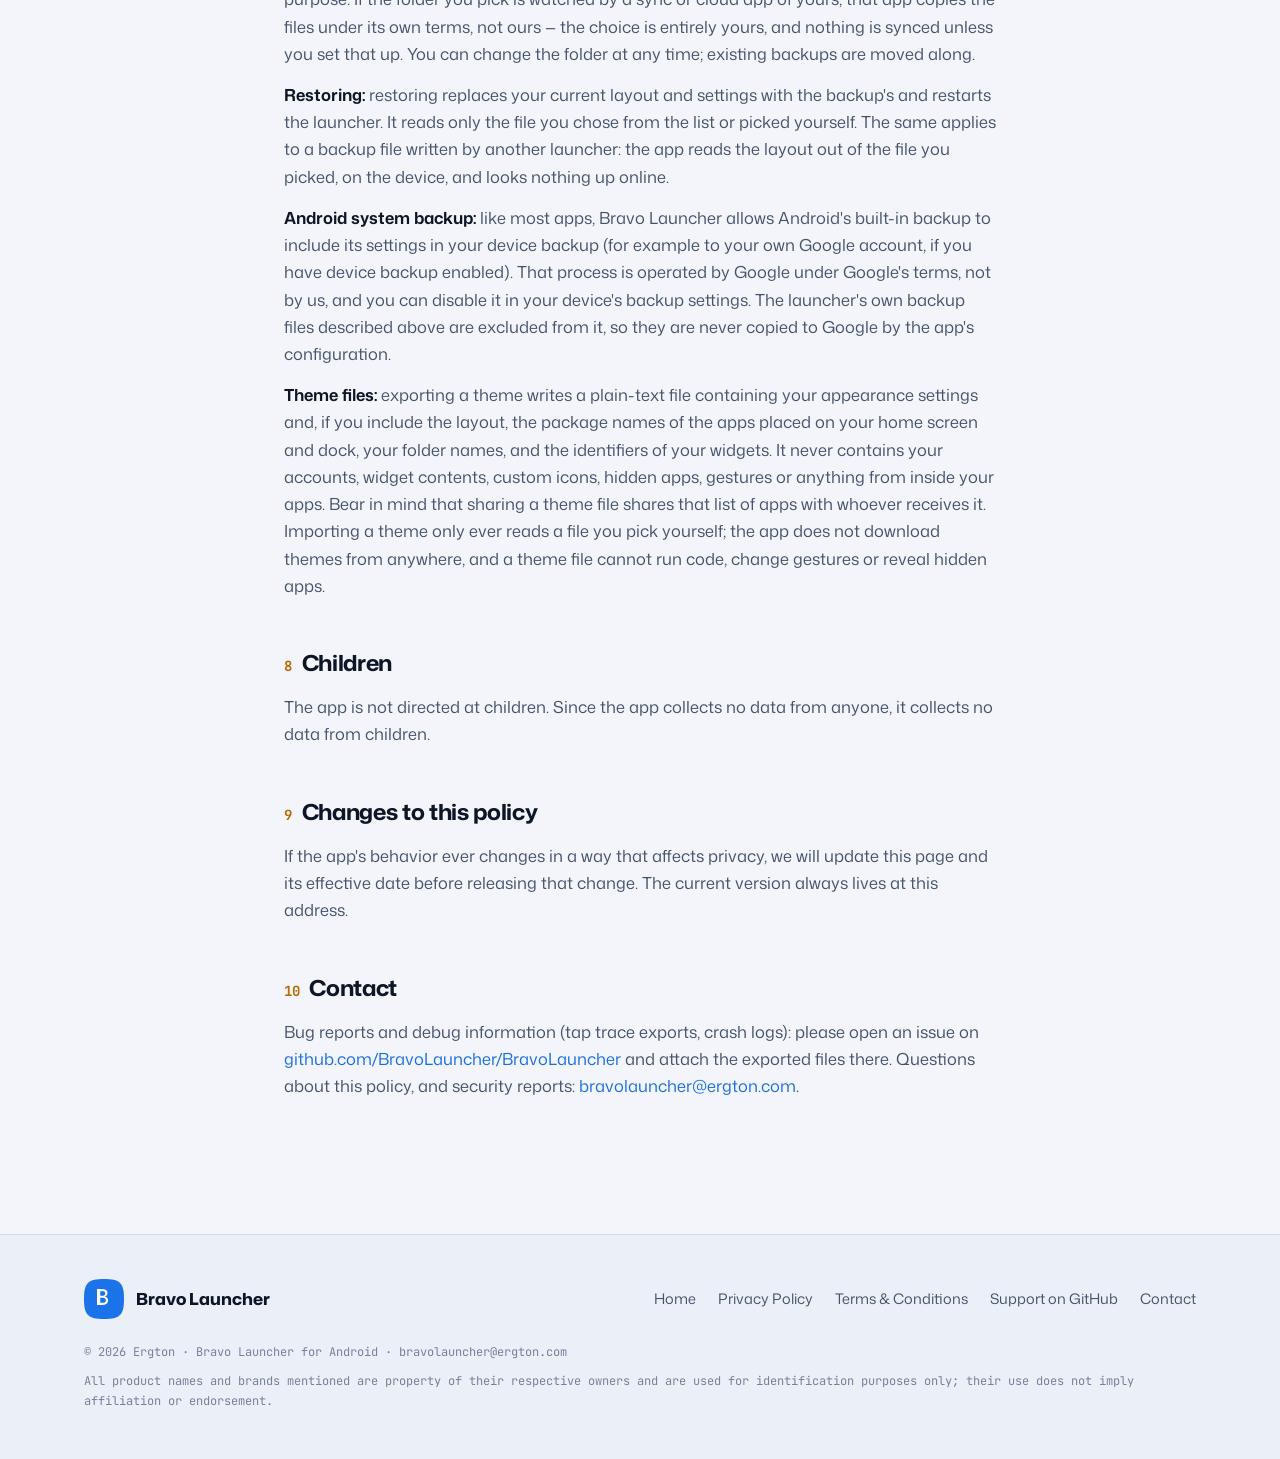
==== commit a395d4b5: "Publish website from 220d22b" ====
--- a/privacy.html
+++ b/privacy.html
@@ -5,11 +5,18 @@
 <meta name="viewport" content="width=device-width, initial-scale=1">
 <title>Privacy Policy — Bravo Launcher</title>
 <meta name="description" content="Privacy policy for Bravo Launcher (com.ergton.bravolauncher). No personal data is collected, transmitted or shared — everything stays on your device.">
+<meta name="theme-color" content="#060a13" media="(prefers-color-scheme: dark)">
+<meta name="theme-color" content="#f3f5fa" media="(prefers-color-scheme: light)">
 <link rel="icon" href="data:image/svg+xml,%3Csvg xmlns='http://www.w3.org/2000/svg' viewBox='14 14 80 80'%3E%3Cpath fill='%231A73E8' d='M54,14C22,14,14,22,14,54C14,86,22,94,54,94C86,94,94,86,94,54C94,22,86,14,54,14Z'/%3E%3Cpath fill='%23fff' d='M40,34h10c3.3,0 6,0.7 8,2.1c2,1.4 3,3.4 3,6c0,1.8 -0.5,3.3 -1.5,4.4c-1,1.1 -2.3,1.9 -3.9,2.3v0.2c2,0.3 3.6,1.2 4.8,2.5c1.2,1.4 1.8,3.1 1.8,5.2c0,2.9 -1.1,5.2 -3.2,6.8c-2.2,1.6 -5.1,2.4 -8.8,2.4H40V34zM46.5,47.5h4.2c1.9,0 3.3,-0.4 4.3,-1.2c1,-0.8 1.5,-2 1.5,-3.5c0,-1.4 -0.5,-2.4 -1.4,-3.1c-0.9,-0.7 -2.3,-1 -4.2,-1H46.5V47.5zM46.5,52.2v9.5h5c2,0 3.5,-0.5 4.6,-1.4c1.1,-0.9 1.6,-2.3 1.6,-4c0,-1.5 -0.5,-2.7 -1.5,-3.5c-1,-0.8 -2.5,-1.2 -4.5,-1.2H46.5z'/%3E%3C/svg%3E">
 <link rel="apple-touch-icon" href="apple-touch-icon.png">
+<link rel="preload" href="fonts/mona-sans-latin-wdth-normal.woff2" as="font" type="font/woff2" crossorigin>
 <link rel="stylesheet" href="styles.css">
+<script>try{var t=localStorage.getItem("theme");if(t==="light"||t==="dark")document.documentElement.dataset.theme=t}catch(e){}document.documentElement.classList.add("js")</script>
+<script src="site.js" defer></script>
 </head>
 <body>
+
+<a class="skip-link" href="#main">Skip to content</a>
 
 <header class="site-header">
   <div class="wrap">
@@ -17,15 +24,31 @@
       <svg viewBox="14 14 80 80" aria-hidden="true"><path fill="#1A73E8" d="M54,14C22,14,14,22,14,54C14,86,22,94,54,94C86,94,94,86,94,54C94,22,86,14,54,14Z"/><path fill="#fff" d="M40,34h10c3.3,0 6,0.7 8,2.1c2,1.4 3,3.4 3,6c0,1.8 -0.5,3.3 -1.5,4.4c-1,1.1 -2.3,1.9 -3.9,2.3v0.2c2,0.3 3.6,1.2 4.8,2.5c1.2,1.4 1.8,3.1 1.8,5.2c0,2.9 -1.1,5.2 -3.2,6.8c-2.2,1.6 -5.1,2.4 -8.8,2.4H40V34zM46.5,47.5h4.2c1.9,0 3.3,-0.4 4.3,-1.2c1,-0.8 1.5,-2 1.5,-3.5c0,-1.4 -0.5,-2.4 -1.4,-3.1c-0.9,-0.7 -2.3,-1 -4.2,-1H46.5V47.5zM46.5,52.2v9.5h5c2,0 3.5,-0.5 4.6,-1.4c1.1,-0.9 1.6,-2.3 1.6,-4c0,-1.5 -0.5,-2.7 -1.5,-3.5c-1,-0.8 -2.5,-1.2 -4.5,-1.2H46.5z"/></svg>
       <span>Bravo Launcher</span>
     </a>
-    <nav class="site-nav">
-      <a href="index.html">Home</a>
-      <a href="privacy.html" aria-current="page">Privacy</a>
-      <a href="terms.html">Terms</a>
+    <nav class="site-nav" id="site-nav" aria-label="Main">
+      <a href="index.html#features">Features</a>
+      <a href="index.html#gestures">Gestures</a>
+      <a href="index.html#screenshots">Screenshots</a>
+      <a href="index.html#pricing">Pricing</a>
+      <a href="index.html#faq">FAQ</a>
+      <a href="privacy.html">Privacy</a>
     </nav>
+    <div class="header-actions">
+      <button class="icon-btn theme-toggle" type="button" aria-label="Switch light or dark theme">
+        <svg class="i-moon" viewBox="0 0 24 24" fill="none" stroke="currentColor" stroke-width="2" stroke-linecap="round" stroke-linejoin="round" aria-hidden="true"><path d="M20.5 14.2A8.5 8.5 0 0 1 9.8 3.5a8.5 8.5 0 1 0 10.7 10.7z"/></svg>
+        <svg class="i-sun" viewBox="0 0 24 24" fill="none" stroke="currentColor" stroke-width="2" stroke-linecap="round" aria-hidden="true"><circle cx="12" cy="12" r="4.2"/><path d="M12 2.5v2M12 19.5v2M4.6 4.6l1.4 1.4M18 18l1.4 1.4M2.5 12h2M19.5 12h2M4.6 19.4 6 18M18 6l1.4-1.4"/></svg>
+      </button>
+      <a class="header-cta" href="https://play.google.com/store/apps/details?id=com.ergton.bravolauncher">
+        <svg viewBox="0 0 24 24" fill="currentColor" aria-hidden="true"><path d="M4.2 2.6c-.4.2-.6.7-.6 1.2v16.4c0 .5.2 1 .6 1.2l9.3-9.4-9.3-9.4zm10.5 8.2L6.9 3l9.8 5.6-2 2.2zm3.1 3.1 2.6-1.5c.8-.5.8-1.6 0-2.1l-2.6-1.5-2.3 2.6 2.3 2.5zM6.9 21l7.8-7.8 2 2.2L6.9 21z"/></svg>
+        Get the app
+      </a>
+      <button class="icon-btn menu-btn" type="button" aria-label="Menu" aria-expanded="false" aria-controls="site-nav">
+        <svg viewBox="0 0 24 24" fill="none" stroke="currentColor" stroke-width="2" stroke-linecap="round" aria-hidden="true"><path d="M4 7h16M4 12h16M4 17h16"/></svg>
+      </button>
+    </div>
   </div>
 </header>
 
-<main class="legal">
+<main class="legal" id="main">
   <div class="legal-head">
     <span class="eyebrow">Legal</span>
     <h1>Privacy Policy</h1>
@@ -53,7 +76,7 @@
   <p>To do its job as a home screen, the app stores the following <strong>locally on your device</strong>. This information never leaves your device through the app:</p>
   <ul>
     <li>Your home screen, dock and folder layout (which apps and widgets are placed where).</li>
-    <li>How often and when you launch apps from the launcher — used only to offer "frequent" and "recent" sorting in the app drawer and to rank apps inside Organiser groups.</li>
+    <li>How often and when you launch apps from the launcher — used only to offer "frequent" and "recent" sorting in the app drawer and to rank apps inside Organizer groups.</li>
     <li>Your settings and preferences (grid size, theme, gestures, and similar).</li>
     <li>Custom app names and icons you choose, and a local cache of app icons.</li>
     <li>Your list of hidden apps.</li>
@@ -67,7 +90,7 @@
   <div class="table-scroll">
     <table class="perm-table">
       <tr><th>Permission</th><th>Why the app has it</th></tr>
-      <tr><td>Query installed apps</td><td>Core launcher function: showing your apps in the drawer and on the home screen. The app also reads each app's public details (name, icon, category and the permissions it declares) to sort apps into Organiser groups, entirely on the device. The list is never transmitted anywhere.</td></tr>
+      <tr><td>Query installed apps</td><td>Core launcher function: showing your apps in the drawer and on the home screen. The app also reads each app's public details (name, icon, category and the permissions it declares) to sort apps into Organizer groups, entirely on the device. The list is never transmitted anywhere.</td></tr>
       <tr><td>Notification access</td><td>Optional, for notification badges. The app counts notifications per app to show a dot or number. It <strong>never reads, stores or transmits notification content</strong> — titles, messages and senders are not accessed.</td></tr>
       <tr><td>Accessibility service</td><td>Optional. Bravo Launcher uses Android's accessibility service (the AccessibilityService API) <strong>for gestures only, not as an accessibility tool</strong> (full disclosure in section 5). It keeps back-tap and side-tap detection running while another app is in the foreground, performs the Lock Screen, Recent Apps and Open Notifications gesture actions you assign, and draws the brief on-screen confirmation shown after a tap action (which you can turn off in Gesture settings). It reads only the motion sensor (accelerometer). It is configured so it <strong>cannot see what is on your screen, cannot read text or passwords, and cannot touch, swipe or type for you</strong>.</td></tr>
       <tr><td>Do Not Disturb access</td><td>Optional, only if you assign a gesture that toggles ring/vibrate mode.</td></tr>
@@ -120,7 +143,7 @@
       <svg viewBox="14 14 80 80" aria-hidden="true"><path fill="#1A73E8" d="M54,14C22,14,14,22,14,54C14,86,22,94,54,94C86,94,94,86,94,54C94,22,86,14,54,14Z"/><path fill="#fff" d="M40,34h10c3.3,0 6,0.7 8,2.1c2,1.4 3,3.4 3,6c0,1.8 -0.5,3.3 -1.5,4.4c-1,1.1 -2.3,1.9 -3.9,2.3v0.2c2,0.3 3.6,1.2 4.8,2.5c1.2,1.4 1.8,3.1 1.8,5.2c0,2.9 -1.1,5.2 -3.2,6.8c-2.2,1.6 -5.1,2.4 -8.8,2.4H40V34zM46.5,47.5h4.2c1.9,0 3.3,-0.4 4.3,-1.2c1,-0.8 1.5,-2 1.5,-3.5c0,-1.4 -0.5,-2.4 -1.4,-3.1c-0.9,-0.7 -2.3,-1 -4.2,-1H46.5V47.5zM46.5,52.2v9.5h5c2,0 3.5,-0.5 4.6,-1.4c1.1,-0.9 1.6,-2.3 1.6,-4c0,-1.5 -0.5,-2.7 -1.5,-3.5c-1,-0.8 -2.5,-1.2 -4.5,-1.2H46.5z"/></svg>
       Bravo Launcher
     </a>
-    <nav class="foot-links">
+    <nav class="foot-links" aria-label="Footer">
       <a href="index.html">Home</a>
       <a href="privacy.html">Privacy Policy</a>
       <a href="terms.html">Terms &amp; Conditions</a>
--- a/styles.css
+++ b/styles.css
@@ -1,50 +1,122 @@
 /* Bravo Launcher — shared styles
-   Self-contained: no external fonts, no CDNs. Works from any directory. */
+   Self-contained: fonts, images and scripts are served from this folder.
+   No CDNs, no third-party requests. Works from any directory. */
+
+/* ---------- fonts (SIL OFL, see fonts/OFL-*.txt) ---------- */
+
+@font-face {
+  font-family: "Mona Sans";
+  font-style: normal;
+  font-display: swap;
+  font-weight: 200 900;
+  font-stretch: 75% 125%;
+  src: url(fonts/mona-sans-latin-wdth-normal.woff2) format("woff2");
+  unicode-range: U+0000-00FF, U+0131, U+0152-0153, U+02BB-02BC, U+02C6, U+02DA, U+02DC, U+0304, U+0308, U+0329, U+2000-206F, U+20AC, U+2122, U+2191, U+2193, U+2212, U+2215, U+FEFF, U+FFFD;
+}
+@font-face {
+  font-family: "Mona Sans";
+  font-style: normal;
+  font-display: swap;
+  font-weight: 200 900;
+  font-stretch: 75% 125%;
+  src: url(fonts/mona-sans-latin-ext-wdth-normal.woff2) format("woff2");
+  unicode-range: U+0100-02BA, U+02BD-02C5, U+02C7-02CC, U+02CE-02D7, U+02DD-02FF, U+1D00-1DBF, U+1E00-1E9F, U+1EF2-1EFF, U+2020, U+20A0-20AB, U+20AD-20C0, U+2113, U+2C60-2C7F, U+A720-A7FF;
+}
+@font-face {
+  font-family: "JetBrains Mono";
+  font-style: normal;
+  font-display: swap;
+  font-weight: 100 800;
+  src: url(fonts/jetbrains-mono-latin-wght-normal.woff2) format("woff2");
+  unicode-range: U+0000-00FF, U+0131, U+0152-0153, U+02BB-02BC, U+02C6, U+02DA, U+02DC, U+2000-206F, U+20AC, U+2122, U+2191, U+2193, U+2212, U+2215, U+FEFF, U+FFFD;
+}
+
+/* ---------- tokens ---------- */
 
 :root {
-  --bg: #07090f;
-  --bg-raise: #0d1119;
-  --bg-card: #10151f;
-  --line: rgba(148, 178, 255, 0.14);
-  --line-strong: rgba(148, 178, 255, 0.25);
-  --ink: #e8edf7;
-  --ink-dim: #9aa7bd;
-  --ink-faint: #66718a;
-  --accent: #4d9fff;
+  --bg: #060a13;
+  --bg-band: #0a101d;
+  --card: #0e1626;
+  --card-hi: #121c31;
+  --line: rgba(148, 178, 255, 0.12);
+  --line-strong: rgba(148, 178, 255, 0.24);
+  --ink: #edf2fb;
+  --ink-dim: #a2afc6;
+  --ink-faint: #6b7891;
+  --accent: #5aa6ff;
   --accent-deep: #1a73e8;
-  --accent-ink: #07090f;
-  --glow: rgba(77, 159, 255, 0.16);
-  --amber: #ffb454;
+  --accent-ink: #03122b;
+  --amber: #ffb547;
   --good: #5dd39e;
-  --radius: 14px;
-  --sans: "Avenir Next", "Segoe UI Variable Display", "Segoe UI", system-ui, -apple-system, sans-serif;
-  --mono: ui-monospace, "SF Mono", "Cascadia Code", "JetBrains Mono", Consolas, monospace;
+  --glow-a: rgba(22, 128, 128, 0.30);
+  --glow-b: rgba(46, 86, 214, 0.26);
+  --glow-c: rgba(255, 181, 71, 0.10);
+  --halo: rgba(90, 166, 255, 0.18);
+  --shadow-device: 0 50px 90px -30px rgba(0, 0, 0, 0.8), 0 18px 40px -18px rgba(0, 0, 0, 0.6);
+  --header-bg: rgba(6, 10, 19, 0.72);
+  --grain-opacity: 0.06;
+  --radius: 18px;
+  --sans: "Mona Sans", "Segoe UI Variable Text", "Segoe UI", system-ui, -apple-system, sans-serif;
+  --mono: "JetBrains Mono", ui-monospace, "SF Mono", "Cascadia Code", Consolas, monospace;
   color-scheme: dark;
 }
 
 @media (prefers-color-scheme: light) {
-  :root {
-    --bg: #f5f7fb;
-    --bg-raise: #ffffff;
-    --bg-card: #ffffff;
-    --line: rgba(26, 62, 130, 0.13);
-    --line-strong: rgba(26, 62, 130, 0.24);
-    --ink: #17202f;
-    --ink-dim: #4d5a70;
-    --ink-faint: #808c9f;
-    --accent: #1a73e8;
+  :root:not([data-theme="dark"]) {
+    --bg: #f3f5fa;
+    --bg-band: #e9eef7;
+    --card: #ffffff;
+    --card-hi: #f7f9fd;
+    --line: rgba(20, 48, 110, 0.11);
+    --line-strong: rgba(20, 48, 110, 0.22);
+    --ink: #0d1626;
+    --ink-dim: #45536b;
+    --ink-faint: #76829a;
+    --accent: #1a6ee0;
     --accent-deep: #1a73e8;
     --accent-ink: #ffffff;
-    --glow: rgba(26, 115, 232, 0.1);
-    --amber: #c47a12;
-    --good: #1d8a5e;
+    --amber: #b86a00;
+    --good: #18855a;
+    --glow-a: rgba(30, 150, 150, 0.14);
+    --glow-b: rgba(60, 110, 240, 0.13);
+    --glow-c: rgba(255, 170, 60, 0.12);
+    --halo: rgba(26, 110, 224, 0.14);
+    --shadow-device: 0 50px 80px -34px rgba(13, 30, 70, 0.45), 0 18px 34px -20px rgba(13, 30, 70, 0.35);
+    --header-bg: rgba(243, 245, 250, 0.78);
+    --grain-opacity: 0.035;
     color-scheme: light;
   }
 }
+:root[data-theme="light"] {
+  --bg: #f3f5fa;
+  --bg-band: #e9eef7;
+  --card: #ffffff;
+  --card-hi: #f7f9fd;
+  --line: rgba(20, 48, 110, 0.11);
+  --line-strong: rgba(20, 48, 110, 0.22);
+  --ink: #0d1626;
+  --ink-dim: #45536b;
+  --ink-faint: #76829a;
+  --accent: #1a6ee0;
+  --accent-deep: #1a73e8;
+  --accent-ink: #ffffff;
+  --amber: #b86a00;
+  --good: #18855a;
+  --glow-a: rgba(30, 150, 150, 0.14);
+  --glow-b: rgba(60, 110, 240, 0.13);
+  --glow-c: rgba(255, 170, 60, 0.12);
+  --halo: rgba(26, 110, 224, 0.14);
+  --shadow-device: 0 50px 80px -34px rgba(13, 30, 70, 0.45), 0 18px 34px -20px rgba(13, 30, 70, 0.35);
+  --header-bg: rgba(243, 245, 250, 0.78);
+  --grain-opacity: 0.035;
+  color-scheme: light;
+}
+
+/* ---------- base ---------- */
 
 * { margin: 0; padding: 0; box-sizing: border-box; }
 
-html { scroll-behavior: smooth; }
+html { scroll-behavior: smooth; scroll-padding-top: 84px; -webkit-text-size-adjust: 100%; }
 
 body {
   font-family: var(--sans);
@@ -53,288 +125,569 @@
   line-height: 1.65;
   font-size: 16.5px;
   -webkit-font-smoothing: antialiased;
-  /* faint launcher dot-grid */
-  background-image: radial-gradient(var(--line) 1px, transparent 1px);
-  background-size: 34px 34px;
-}
-
+  overflow-x: hidden;
+}
+/* atmosphere: the navy-teal glow of the Play listing graphics, plus a fine grain */
+body::before {
+  content: ""; position: fixed; inset: 0; z-index: -2; pointer-events: none;
+  background:
+    radial-gradient(900px 640px at 8% -6%, var(--glow-a), transparent 62%),
+    radial-gradient(760px 620px at 96% 12%, var(--glow-b), transparent 64%),
+    radial-gradient(700px 500px at 60% 110%, var(--glow-c), transparent 60%);
+}
+body::after {
+  content: ""; position: fixed; inset: 0; z-index: -1; pointer-events: none;
+  opacity: var(--grain-opacity);
+  background-image: url("data:image/svg+xml,%3Csvg xmlns='http://www.w3.org/2000/svg' width='160' height='160'%3E%3Cfilter id='n'%3E%3CfeTurbulence type='fractalNoise' baseFrequency='.85' numOctaves='3' stitchTiles='stitch'/%3E%3C/filter%3E%3Crect width='100%25' height='100%25' filter='url(%23n)'/%3E%3C/svg%3E");
+}
+
+/* tilted devices may poke past the edge: clip sideways without making main a scroll box */
+main { overflow-x: clip; }
+
+img { max-width: 100%; }
 a { color: var(--accent); text-decoration: none; }
-a:hover { text-decoration: underline; }
-
-.wrap { max-width: 1080px; margin: 0 auto; padding: 0 24px; }
+a:hover { text-decoration: underline; text-underline-offset: 3px; }
+:focus-visible { outline: 2px solid var(--accent); outline-offset: 3px; border-radius: 6px; }
+::selection { background: color-mix(in srgb, var(--accent) 35%, transparent); }
+
+.wrap { max-width: 1160px; margin: 0 auto; padding: 0 24px; }
+
+.skip-link {
+  position: absolute; left: 12px; top: -60px; z-index: 100;
+  background: var(--accent); color: var(--accent-ink);
+  padding: 10px 16px; border-radius: 10px; font-weight: 700;
+}
+.skip-link:focus { top: 12px; }
 
 /* ---------- header ---------- */
 
 .site-header {
-  position: sticky; top: 0; z-index: 10;
-  backdrop-filter: blur(14px);
-  -webkit-backdrop-filter: blur(14px);
-  background: color-mix(in srgb, var(--bg) 78%, transparent);
+  position: sticky; top: 0; z-index: 50;
+  backdrop-filter: saturate(160%) blur(16px);
+  -webkit-backdrop-filter: saturate(160%) blur(16px);
+  background: var(--header-bg);
   border-bottom: 1px solid var(--line);
 }
 .site-header .wrap {
   display: flex; align-items: center; gap: 12px;
-  height: 72px;
+  height: 68px;
 }
 .brand {
-  display: flex; align-items: center; gap: 12px;
-  font-weight: 700; letter-spacing: -0.01em; color: var(--ink);
-  font-size: 18px;
+  display: flex; align-items: center; gap: 11px;
+  font-weight: 750; font-stretch: 108%; letter-spacing: -0.01em; color: var(--ink);
+  font-size: 17.5px; white-space: nowrap;
 }
 .brand:hover { text-decoration: none; }
-.brand svg { width: 48px; height: 48px; flex: none; }
-.site-nav { margin-left: auto; display: flex; gap: 4px; }
+.brand svg { width: 40px; height: 40px; flex: none; }
+.site-nav { margin-left: auto; display: flex; gap: 2px; }
 .site-nav a {
-  color: var(--ink-dim); font-size: 14.5px; font-weight: 600;
-  padding: 7px 13px; border-radius: 999px;
-}
-.site-nav a:hover { color: var(--ink); background: var(--glow); text-decoration: none; }
+  color: var(--ink-dim); font-size: 14.5px; font-weight: 560;
+  padding: 7px 12px; border-radius: 999px;
+}
+.site-nav a:hover { color: var(--ink); background: var(--halo); text-decoration: none; }
 .site-nav a[aria-current="page"] { color: var(--accent); }
+.header-actions { display: flex; align-items: center; gap: 8px; margin-left: 8px; }
+.icon-btn {
+  display: inline-grid; place-items: center;
+  width: 40px; height: 40px; border-radius: 999px;
+  border: 1px solid var(--line); background: transparent; color: var(--ink-dim);
+  cursor: pointer;
+}
+.icon-btn:hover { color: var(--ink); border-color: var(--line-strong); background: var(--halo); }
+.icon-btn svg { width: 19px; height: 19px; }
+.theme-toggle .i-sun { display: none; }
+:root[data-theme="light"] .theme-toggle .i-sun { display: block; }
+:root[data-theme="light"] .theme-toggle .i-moon { display: none; }
+@media (prefers-color-scheme: light) {
+  :root:not([data-theme="dark"]) .theme-toggle .i-sun { display: block; }
+  :root:not([data-theme="dark"]) .theme-toggle .i-moon { display: none; }
+}
+.menu-btn { display: none; }
+.header-cta {
+  display: inline-flex; align-items: center; gap: 8px;
+  font-size: 14px; font-weight: 700; color: var(--accent-ink);
+  background: var(--accent); padding: 9px 16px; border-radius: 999px;
+  white-space: nowrap;
+}
+.header-cta:hover { text-decoration: none; filter: brightness(1.08); }
+.header-cta svg { width: 16px; height: 16px; }
+
+/* ---------- buttons ---------- */
+
+.btn-play {
+  display: inline-flex; align-items: center; gap: 12px;
+  background: var(--accent); color: var(--accent-ink);
+  font-weight: 720; font-size: 16.5px;
+  padding: 15px 26px 15px 22px; border-radius: 999px;
+  box-shadow: 0 14px 34px -10px color-mix(in srgb, var(--accent) 65%, transparent);
+  transition: transform 0.18s ease, box-shadow 0.18s ease, filter 0.18s ease;
+}
+.btn-play:hover { text-decoration: none; transform: translateY(-2px); filter: brightness(1.07); }
+.btn-play svg { width: 21px; height: 21px; }
+.btn-ghost {
+  display: inline-flex; align-items: center; gap: 10px;
+  color: var(--ink); font-weight: 650; font-size: 16px;
+  padding: 14px 22px; border-radius: 999px;
+  border: 1px solid var(--line-strong);
+  transition: background 0.18s ease, border-color 0.18s ease;
+}
+.btn-ghost:hover { text-decoration: none; background: var(--halo); border-color: color-mix(in srgb, var(--accent) 45%, transparent); }
+.btn-ghost svg { width: 17px; height: 17px; }
+
+/* ---------- shared type ---------- */
+
+.eyebrow {
+  font-family: var(--mono); font-size: 12.5px; font-weight: 500; letter-spacing: 0.14em;
+  text-transform: uppercase; color: var(--accent);
+  display: inline-flex; align-items: center; gap: 10px;
+  margin-bottom: 18px;
+}
+.eyebrow::before { content: ""; width: 22px; height: 1px; background: currentColor; }
+
+.display {
+  font-stretch: 116%; font-weight: 820; letter-spacing: -0.035em; line-height: 1;
+}
+
+/* ---------- device frames (real screenshots) ---------- */
+
+.device {
+  --w: 280px;
+  position: relative; flex: none;
+  width: var(--w);
+  padding: calc(var(--w) * 0.03);
+  /* screen radius + bezel, so the frame curve stays concentric with the screen */
+  border-radius: calc(var(--w) * 0.094);
+  background: linear-gradient(150deg, #3a4153 0%, #151a25 22%, #0a0d14 60%, #262c3a 100%);
+  box-shadow:
+    inset 0 0 0 1px rgba(255, 255, 255, 0.10),
+    inset 0 0 0 calc(var(--w) * 0.012) #05070b,
+    var(--shadow-device);
+}
+.device > img {
+  display: block; width: 100%; height: auto;
+  aspect-ratio: 1080 / 2340; object-fit: cover;
+  /* 6.8 % of the screen width: the status-bar clock and battery start ~3 % in, so a
+     larger curve clips them (measured on every screenshot: anything over ~8.8 % cuts) */
+  border-radius: calc(var(--w) * 0.064);
+  background: #0b0f17;
+}
+/* punch-hole camera */
+.device::after {
+  content: ""; position: absolute;
+  top: calc(var(--w) * 0.062); left: 50%;
+  width: calc(var(--w) * 0.038); aspect-ratio: 1;
+  border-radius: 50%; transform: translateX(-50%);
+  background: radial-gradient(circle at 35% 35%, #1d2433, #020306 70%);
+  box-shadow: 0 0 0 1.5px rgba(255, 255, 255, 0.06);
+}
+/* side keys */
+.device::before {
+  content: ""; position: absolute;
+  right: calc(var(--w) * -0.012); top: 22%;
+  width: calc(var(--w) * 0.014); height: 14%;
+  border-radius: 0 3px 3px 0;
+  background: linear-gradient(90deg, #1b202c, #3a4153);
+}
+
+.tablet {
+  --w: 520px;
+  position: relative; flex: none; width: var(--w);
+  padding: calc(var(--w) * 0.028);
+  border-radius: calc(var(--w) * 0.05);
+  background: linear-gradient(150deg, #3a4153 0%, #151a25 22%, #0a0d14 60%, #262c3a 100%);
+  box-shadow: inset 0 0 0 1px rgba(255, 255, 255, 0.10), var(--shadow-device);
+}
+.tablet > img {
+  display: block; width: 100%; height: auto;
+  border-radius: calc(var(--w) * 0.022);
+  background: #0b0f17;
+}
+.tablet::after {
+  content: ""; position: absolute; top: calc(var(--w) * 0.012); left: 50%;
+  width: calc(var(--w) * 0.012); aspect-ratio: 1; border-radius: 50%;
+  transform: translateX(-50%); background: #020306;
+  box-shadow: 0 0 0 1px rgba(255, 255, 255, 0.07);
+}
+.tablet.landscape::after { top: 50%; left: calc(var(--w) * 0.012); transform: translateY(-50%); }
 
 /* ---------- hero ---------- */
 
-.hero { position: relative; overflow: hidden; }
-.hero::before {
-  content: ""; position: absolute; inset: 0; pointer-events: none;
-  background:
-    radial-gradient(700px 420px at 18% -10%, var(--glow), transparent 65%),
-    radial-gradient(560px 400px at 88% 8%, rgba(255, 180, 84, 0.07), transparent 60%);
-}
+.hero { position: relative; }
 .hero .wrap {
-  position: relative;
-  display: grid; grid-template-columns: 1.15fr 0.85fr;
-  gap: 48px; align-items: center;
-  padding-top: 84px; padding-bottom: 84px;
-}
-.eyebrow {
-  font-family: var(--mono); font-size: 12.5px; letter-spacing: 0.14em;
-  text-transform: uppercase; color: var(--accent);
-  display: inline-flex; align-items: center; gap: 8px;
-  margin-bottom: 18px;
-}
-.eyebrow::before {
-  content: ""; width: 22px; height: 1px; background: var(--accent);
+  display: grid; grid-template-columns: 1.12fr 0.88fr;
+  gap: 24px; align-items: center;
+  padding-top: 64px; padding-bottom: 56px;
 }
 .hero h1 {
-  font-size: clamp(38px, 5.6vw, 58px);
-  line-height: 1.04; letter-spacing: -0.03em; font-weight: 800;
-  margin-bottom: 20px;
-}
-.hero h1 .accent { color: var(--accent); }
+  font-size: clamp(44px, 5.2vw, 72px);
+  margin-bottom: 26px;
+}
 .hero h1 .c-back { color: var(--accent); }
 .hero h1 .c-side { color: var(--amber); }
 .hero h1 .c-screen { color: var(--good); }
 .hero .lede {
-  font-size: 19px; color: var(--ink-dim); max-width: 46ch;
-  margin-bottom: 32px;
-}
-.cta-row { display: flex; align-items: center; gap: 18px; flex-wrap: wrap; }
-.btn-play {
-  display: inline-flex; align-items: center; gap: 11px;
-  background: var(--accent); color: var(--accent-ink);
-  font-weight: 700; font-size: 16px;
-  padding: 14px 26px; border-radius: 999px;
-  box-shadow: 0 8px 30px var(--glow);
-  transition: transform 0.15s ease, box-shadow 0.15s ease;
-}
-.btn-play:hover { text-decoration: none; transform: translateY(-2px); box-shadow: 0 12px 36px var(--glow); }
-.btn-play svg { width: 20px; height: 20px; }
-.cta-note { font-family: var(--mono); font-size: 12.5px; color: var(--ink-faint); }
-
-/* CSS phone mockup — 3D twist */
-.phone-col { display: flex; justify-content: center; }
-.phone-wrap { position: relative; perspective: 1100px; }
-.phone {
+  font-size: clamp(17px, 1.6vw, 19.5px); color: var(--ink-dim); max-width: 44ch;
+  margin-bottom: 34px;
+}
+.cta-row { display: flex; align-items: center; gap: 14px; flex-wrap: wrap; }
+.cta-meta {
+  display: flex; flex-wrap: wrap; gap: 8px 18px; margin-top: 26px;
+  font-family: var(--mono); font-size: 12.5px; color: var(--ink-faint);
+  list-style: none;
+}
+.cta-meta li { display: inline-flex; align-items: center; gap: 8px; }
+.cta-meta li::before { content: ""; width: 6px; height: 6px; border-radius: 50%; background: var(--good); }
+
+.stage {
   position: relative;
-  width: 252px; height: 520px; flex: none;
-  border-radius: 40px;
-  border: 1px solid var(--line-strong);
-  background:
-    radial-gradient(340px 260px at 50% -8%, var(--glow), transparent 70%),
-    linear-gradient(165deg, var(--bg-raise), var(--bg));
-  box-shadow: 0 34px 90px rgba(0, 0, 0, 0.5), inset 0 1px 0 rgba(255, 255, 255, 0.05);
-  padding: 26px 22px;
-  display: flex; flex-direction: column;
-  transform: rotateY(-17deg) rotateX(6deg) rotateZ(6deg);
-  transform-style: preserve-3d;
-}
-/* visible left edge — sells the twist */
-.phone::after {
-  content: ""; position: absolute; left: -7px; top: 14px; bottom: 14px; width: 7px;
-  border-radius: 8px 0 0 8px;
-  background: linear-gradient(180deg, var(--line-strong), var(--line) 50%, var(--line-strong));
-  transform: translateZ(-4px);
-}
-.phone-clock {
-  font-family: var(--mono); text-align: center;
-  font-size: 34px; font-weight: 500; letter-spacing: 0.04em;
-  color: var(--ink); margin: 14px 0 2px;
-}
-.phone-date {
-  font-family: var(--mono); text-align: center;
-  font-size: 11px; letter-spacing: 0.12em; text-transform: uppercase;
-  color: var(--ink-faint); margin-bottom: 26px;
-}
-.phone-grid {
-  display: grid; grid-template-columns: repeat(4, 1fr);
-  gap: 18px 14px; padding: 0 4px;
-}
-.phone-grid i {
-  display: block; aspect-ratio: 1; border-radius: 12px;
-  background: linear-gradient(150deg, var(--line-strong), var(--line));
-}
-.phone-grid i:nth-child(3) { background: linear-gradient(150deg, var(--accent), var(--accent-deep)); }
-.phone-grid i:nth-child(6) { border-radius: 50%; }
-.phone-grid i:nth-child(8) { background: linear-gradient(150deg, rgba(255,180,84,.75), rgba(255,180,84,.35)); }
-.phone-grid i:nth-child(10) { border-radius: 50%; }
-.phone-dock {
-  margin-top: auto;
-  border-top: 1px solid var(--line);
-  padding: 16px 10px 2px;
-  display: flex; justify-content: space-between;
-}
-.phone-dock i {
-  width: 38px; height: 38px; border-radius: 50%;
-  background: linear-gradient(150deg, var(--line-strong), var(--line));
-}
-.phone-dock i:nth-child(2) { background: linear-gradient(150deg, var(--accent), var(--accent-deep)); }
-
-/* tap ripple on the phone mockup */
-.tap-spot {
-  position: absolute; width: 14px; height: 14px; border-radius: 50%;
-  background: var(--accent);
-  box-shadow: 0 0 18px var(--accent);
-}
-.tap-spot::before, .tap-spot::after {
+  height: 640px;
+  display: grid; place-items: center;
+}
+.stage::before {
+  content: ""; position: absolute; left: 50%; top: 50%;
+  width: 520px; height: 520px; border-radius: 50%;
+  transform: translate(-50%, -50%);
+  background: radial-gradient(closest-side, color-mix(in srgb, var(--amber) 22%, transparent), transparent 75%);
+  filter: blur(10px);
+}
+.stage .device { position: absolute; }
+.stage .d-front { --w: 268px; z-index: 3; transform: rotate(-2deg); }
+.stage .d-left  { --w: 220px; z-index: 1; transform: translate(-72%, 6%) rotate(-10deg); }
+.stage .d-right { --w: 220px; z-index: 2; transform: translate(72%, 9%) rotate(9deg); }
+.stage .d-left > img, .stage .d-right > img { filter: brightness(0.78) saturate(0.95); }
+
+/* tap markers riding the front phone */
+.tap {
+  position: absolute; z-index: 4;
+  width: 16px; height: 16px; border-radius: 50%;
+  background: var(--c); box-shadow: 0 0 22px var(--c);
+}
+.tap::before, .tap::after {
   content: ""; position: absolute; inset: -4px; border-radius: 50%;
-  border: 2px solid var(--accent);
-  animation: ripple 2.2s ease-out infinite;
-}
-.tap-spot::after { animation-delay: 0.45s; }
+  border: 2px solid var(--c);
+  animation: ripple 2.4s ease-out infinite; animation-delay: var(--d, 0s);
+}
+.tap::after { animation-delay: calc(var(--d, 0s) + 0.42s); }
 @keyframes ripple {
-  0% { transform: scale(0.6); opacity: 0.9; }
-  70%, 100% { transform: scale(3.1); opacity: 0; }
-}
-/* spots are children of .phone so they ride the 3D transform */
-.tap-back { right: 42px; top: 138px; }
-.tap-side { left: -10px; top: 236px; background: var(--amber); box-shadow: 0 0 18px var(--amber); }
-.tap-side::before, .tap-side::after { border-color: var(--amber); animation-delay: 1.1s; }
-.tap-side::after { animation-delay: 1.55s; }
-.tap-screen { left: 96px; top: 310px; background: var(--good); box-shadow: 0 0 18px var(--good); }
-.tap-screen::before, .tap-screen::after { border-color: var(--good); animation-delay: 0.6s; }
-.tap-screen::after { animation-delay: 1.05s; }
+  0% { transform: scale(0.6); opacity: 0.95; }
+  70%, 100% { transform: scale(3.2); opacity: 0; }
+}
 .tap-label {
-  position: absolute; font-family: var(--mono); font-size: 11.5px;
-  letter-spacing: 0.08em; color: var(--accent); white-space: nowrap;
-}
-.tap-label.for-back { right: -58px; top: 108px; }
-.tap-label.for-side { left: -74px; top: 268px; color: var(--amber); }
-.tap-label.for-screen { left: 74px; top: 338px; color: var(--good); }
+  position: absolute; z-index: 5; white-space: nowrap;
+  font-family: var(--mono); font-size: 12px; font-weight: 600; letter-spacing: 0.06em;
+  color: var(--c);
+  background: color-mix(in srgb, var(--bg) 82%, transparent);
+  border: 1px solid color-mix(in srgb, var(--c) 45%, transparent);
+  padding: 4px 10px; border-radius: 999px;
+  backdrop-filter: blur(6px); -webkit-backdrop-filter: blur(6px);
+}
+.t-back   { --c: var(--accent); --d: 0s; }
+.t-side   { --c: var(--amber); --d: 0.8s; }
+.t-screen { --c: var(--good); --d: 1.6s; }
+.tap.t-screen { left: 21%; top: 43%; }
+.tap.t-side   { left: -3%; top: 30%; }
+.tap.t-back   { left: 76%; top: 53%; }
+.tap-label.t-screen { right: 84%; top: 41.4%; }
+.tap-label.t-side   { right: 104%; top: 23.5%; }
+.tap-label.t-back   { left: 99%; top: 51.4%; }
 @media (prefers-reduced-motion: reduce) {
-  .tap-spot::before, .tap-spot::after { animation: none; opacity: 0.35; transform: scale(1.6); }
-}
-
-/* ---------- gesture showcase ---------- */
-
-.gesture-section { border-top: 1px solid var(--line); background: var(--bg-raise); }
-.gesture-cards { display: grid; grid-template-columns: repeat(3, 1fr); gap: 18px; margin-bottom: 26px; }
+  .tap::before, .tap::after { animation: none; opacity: 0.35; transform: scale(1.7); }
+}
+
+/* load-in choreography (only when JS is on, so no-JS never hides content) */
+.js .hero-copy > * { animation: rise 0.8s cubic-bezier(.2, .7, .2, 1) both; }
+.js .hero-copy > :nth-child(2) { animation-delay: 0.06s; }
+.js .hero-copy > :nth-child(3) { animation-delay: 0.14s; }
+.js .hero-copy > :nth-child(4) { animation-delay: 0.22s; }
+.js .hero-copy > :nth-child(5) { animation-delay: 0.3s; }
+.js .stage .d-front { animation: rise-front 1s 0.1s cubic-bezier(.2, .7, .2, 1) both; }
+.js .stage .d-left  { animation: rise-left 1.1s 0.28s cubic-bezier(.2, .7, .2, 1) both; }
+.js .stage .d-right { animation: rise-right 1.1s 0.36s cubic-bezier(.2, .7, .2, 1) both; }
+.js .stage .tap, .js .stage .tap-label { animation: fade 0.6s 1s both; }
+@keyframes rise { from { opacity: 0; transform: translateY(18px); } }
+@keyframes rise-front { from { opacity: 0; transform: translateY(40px) rotate(-2deg); } }
+@keyframes rise-left  { from { opacity: 0; transform: translate(-50%, 14%) rotate(-4deg); } }
+@keyframes rise-right { from { opacity: 0; transform: translate(50%, 16%) rotate(3deg); } }
+@keyframes fade { from { opacity: 0; } }
+
+/* ---------- proof strip ---------- */
+
+.proof { border-top: 1px solid var(--line); border-bottom: 1px solid var(--line); background: color-mix(in srgb, var(--bg-band) 70%, transparent); }
+.proof .wrap {
+  display: grid; grid-template-columns: repeat(5, 1fr);
+  padding-top: 30px; padding-bottom: 30px;
+}
+.proof div { text-align: center; padding: 0 8px; }
+.proof div + div { border-left: 1px solid var(--line); }
+.proof b {
+  display: block; font-size: 34px; font-weight: 800; font-stretch: 112%;
+  letter-spacing: -0.02em; line-height: 1.1; color: var(--ink);
+}
+.proof b.good { color: var(--good); }
+.proof span {
+  font-family: var(--mono); font-size: 11.5px; letter-spacing: 0.1em;
+  text-transform: uppercase; color: var(--ink-dim);
+}
+
+/* ---------- sections ---------- */
+
+.section { padding: 104px 0; position: relative; }
+.section:not(.band) + .section:not(.band) { padding-top: 16px; }
+.section.band { background: color-mix(in srgb, var(--bg-band) 72%, transparent); border-top: 1px solid var(--line); border-bottom: 1px solid var(--line); }
+.section-head { max-width: 680px; margin-bottom: 56px; }
+.section-head.center { margin-left: auto; margin-right: auto; text-align: center; }
+.section-head h2 {
+  font-size: clamp(32px, 4.4vw, 54px);
+  margin-bottom: 18px;
+}
+/* the short amber rule under every headline, as on the Play graphics */
+.section-head h2::after {
+  content: ""; display: block; width: 52px; height: 4px; border-radius: 4px;
+  background: var(--amber); margin-top: 20px;
+}
+.section-head.center h2::after { margin-left: auto; margin-right: auto; }
+.section-head p { color: var(--ink-dim); font-size: 18px; }
+
+/* ---------- gestures ---------- */
+
+.gesture-layout { display: grid; grid-template-columns: 1fr 340px; gap: 64px; align-items: center; }
+.gesture-list { display: grid; gap: 14px; }
 .gesture-card {
-  border: 1px solid var(--line); border-radius: 18px;
-  padding: 30px 30px 26px;
-  background: linear-gradient(165deg, color-mix(in srgb, var(--accent) 7%, var(--bg-card)), var(--bg-card) 55%);
-  position: relative; overflow: hidden;
-}
-.gesture-card.side {
-  background: linear-gradient(165deg, color-mix(in srgb, var(--amber) 7%, var(--bg-card)), var(--bg-card) 55%);
-}
-.gesture-card.screen {
-  background: linear-gradient(165deg, color-mix(in srgb, var(--good) 7%, var(--bg-card)), var(--bg-card) 55%);
-}
-.gesture-card.screen .glyph { color: var(--good); }
-.gesture-card .glyph { font-family: var(--mono); font-size: 13px; letter-spacing: 0.08em; color: var(--accent); display: block; margin-bottom: 14px; }
-.gesture-card.side .glyph { color: var(--amber); }
-.gesture-card h3 { font-size: 20px; letter-spacing: -0.015em; margin-bottom: 8px; }
-.gesture-card p { color: var(--ink-dim); font-size: 15px; }
+  --c: var(--accent);
+  display: grid; grid-template-columns: 48px 1fr; gap: 18px; align-items: start;
+  border: 1px solid var(--line); border-radius: var(--radius);
+  padding: 22px 24px;
+  background: linear-gradient(120deg, color-mix(in srgb, var(--c) 9%, var(--card)), var(--card) 60%);
+}
+.gesture-card.side { --c: var(--amber); }
+.gesture-card.screen { --c: var(--good); }
+.gesture-card .ring {
+  width: 48px; height: 48px; border-radius: 50%;
+  display: grid; place-items: center;
+  border: 1.5px solid color-mix(in srgb, var(--c) 55%, transparent);
+  font-family: var(--mono); font-size: 13px; font-weight: 700; color: var(--c);
+  background: color-mix(in srgb, var(--c) 10%, transparent);
+}
+.gesture-card h3 { font-size: 19px; font-stretch: 106%; letter-spacing: -0.01em; margin-bottom: 4px; }
+.gesture-card p { color: var(--ink-dim); font-size: 15.5px; }
+.gesture-media { display: flex; justify-content: center; }
+.gesture-media .device { --w: 300px; transform: rotate(3deg); }
+
+.chips-label {
+  font-family: var(--mono); font-size: 11.5px; letter-spacing: 0.12em; text-transform: uppercase;
+  color: var(--ink-faint); margin: 44px 0 14px;
+}
 .chip-row { display: flex; flex-wrap: wrap; gap: 9px; }
 .chip {
-  font-family: var(--mono); font-size: 12.5px; letter-spacing: 0.02em;
+  font-family: var(--mono); font-size: 12.5px; letter-spacing: 0.01em;
   color: var(--ink-dim);
   border: 1px solid var(--line); border-radius: 999px;
-  padding: 6px 13px; background: var(--bg-card);
+  padding: 7px 14px; background: var(--card);
 }
 .chip.on { color: var(--accent); border-color: color-mix(in srgb, var(--accent) 45%, transparent); }
-.chips-label { font-family: var(--mono); font-size: 11.5px; letter-spacing: 0.12em; text-transform: uppercase; color: var(--ink-faint); margin-bottom: 12px; }
 
 .gesture-note {
-  margin-top: 26px;
-  border: 1px solid var(--line); border-radius: 18px;
-  padding: 24px 30px;
-  background: var(--bg-raise);
+  margin-top: 40px;
+  border: 1px solid var(--line); border-radius: var(--radius);
+  padding: 28px 32px;
+  background: var(--card);
+  display: grid; grid-template-columns: 1fr 1fr; gap: 14px 40px;
+}
+.gesture-note h3 {
+  grid-column: 1 / -1;
+  font-family: var(--mono); font-size: 11.5px; font-weight: 500; letter-spacing: 0.12em;
+  text-transform: uppercase; color: var(--amber);
 }
 .gesture-note p { color: var(--ink-dim); font-size: 15px; }
 .gesture-note p + p { margin-top: 10px; }
-.gesture-note .chips-label { margin-bottom: 10px; }
-.gesture-note a { color: var(--accent); }
-
-/* ---------- privacy strip ---------- */
-
-.zero-strip { border-top: 1px solid var(--line); border-bottom: 1px solid var(--line); background: var(--bg-raise); }
-.zero-strip .wrap {
-  display: grid; grid-template-columns: repeat(4, 1fr);
-  gap: 24px; padding-top: 40px; padding-bottom: 40px;
-}
-.zero { text-align: center; }
-.zero b {
-  display: block; font-family: var(--mono); font-size: 34px; font-weight: 600;
-  color: var(--good); line-height: 1.1;
-}
-.zero span {
-  font-family: var(--mono); font-size: 12px; letter-spacing: 0.1em;
-  text-transform: uppercase; color: var(--ink-dim);
-}
-
-/* ---------- sections ---------- */
-
-.section { padding: 84px 0; }
-.section-head { max-width: 620px; margin-bottom: 48px; }
-.section-head h2 {
-  font-size: clamp(26px, 3.4vw, 36px); letter-spacing: -0.02em;
-  line-height: 1.15; margin-bottom: 12px;
-}
-.section-head p { color: var(--ink-dim); font-size: 17px; }
-
-.feature-grid {
-  display: grid; grid-template-columns: repeat(3, 1fr); gap: 18px;
-}
-.feature {
-  background: var(--bg-card);
-  border: 1px solid var(--line);
-  border-radius: var(--radius);
-  padding: 24px 22px;
-  transition: border-color 0.2s ease, transform 0.2s ease;
-}
-.feature:hover { border-color: var(--line-strong); transform: translateY(-2px); }
-.feature.hi { border-color: color-mix(in srgb, var(--accent) 40%, transparent); background: linear-gradient(170deg, color-mix(in srgb, var(--accent) 9%, var(--bg-card)), var(--bg-card) 55%); }
-.feature .glyph {
-  font-family: var(--mono); font-size: 13px; color: var(--accent);
-  letter-spacing: 0.08em; display: block; margin-bottom: 12px;
-}
-.feature h3 { font-size: 16.5px; letter-spacing: -0.01em; margin-bottom: 7px; }
-.feature p { font-size: 14.5px; color: var(--ink-dim); line-height: 1.55; }
-
-/* privacy banner on landing */
+.gesture-note strong { color: var(--ink); }
+
+/* ---------- feature showcase ---------- */
+
+.show {
+  display: grid; grid-template-columns: 1fr 1fr; gap: 72px; align-items: center;
+  padding: 44px 0;
+}
+.show + .show { border-top: 1px solid var(--line); }
+.show.flip .show-media { order: 2; }
+.show-media {
+  position: relative; display: flex; justify-content: center; align-items: center;
+  min-height: 560px;
+}
+.show-media::before {
+  content: ""; position: absolute; left: 50%; top: 50%;
+  width: 440px; height: 440px; border-radius: 50%; transform: translate(-50%, -50%);
+  background: radial-gradient(closest-side, var(--halo), transparent 72%);
+}
+.show-media .device { --w: 262px; }
+.show-media .device.back {
+  position: absolute; --w: 222px;
+  transform: translate(-58%, 5%) rotate(-8deg);
+}
+.show-media .device.back > img { filter: brightness(0.75); }
+.show-media .device.front { transform: translateX(16%) rotate(3deg); }
+.show-media .device.solo { transform: rotate(-2.5deg); }
+.show-media .device.back.right { transform: translate(58%, 5%) rotate(8deg); }
+.show-media .device.front.left { transform: translateX(-16%) rotate(-3deg); }
+
+.show-copy .num {
+  font-family: var(--mono); font-size: 12.5px; letter-spacing: 0.12em;
+  text-transform: uppercase; color: var(--amber); display: block; margin-bottom: 14px;
+}
+.show-copy h3 {
+  font-size: clamp(28px, 3.2vw, 40px); font-stretch: 112%; font-weight: 800;
+  letter-spacing: -0.03em; line-height: 1.05; margin-bottom: 18px;
+}
+.show-copy > p { color: var(--ink-dim); font-size: 17px; }
+.show-copy > p + p { margin-top: 12px; }
+.ticks { list-style: none; display: grid; gap: 12px; margin-top: 22px; }
+.ticks li {
+  position: relative; padding-left: 28px; color: var(--ink-dim); font-size: 15.5px;
+}
+.ticks li::before {
+  content: ""; position: absolute; left: 2px; top: 0.5em;
+  width: 13px; height: 7px;
+  border-left: 2px solid var(--amber); border-bottom: 2px solid var(--amber);
+  transform: rotate(-45deg);
+}
+.ticks li strong { color: var(--ink); font-weight: 650; }
+.show-copy .aside {
+  margin-top: 20px; padding: 14px 16px; border-radius: 12px;
+  border: 1px solid var(--line); background: var(--card);
+  color: var(--ink-faint); font-size: 14px;
+}
+
+/* tablets */
+.tablet-media { min-height: 520px; }
+.tablet-media .tablet.portrait { --w: 300px; transform: translateX(-30%) rotate(-3deg); z-index: 1; }
+.tablet-media .tablet.landscape {
+  --w: 400px; position: absolute; z-index: 2;
+  transform: translate(26%, 30%) rotate(2deg);
+}
+
+/* ---------- bento ---------- */
+
+.bento {
+  display: grid; grid-template-columns: repeat(6, 1fr); gap: 18px;
+  margin-top: 72px;
+}
+.tile {
+  grid-column: span 2;
+  position: relative; overflow: hidden;
+  border: 1px solid var(--line); border-radius: 22px;
+  background: linear-gradient(170deg, var(--card-hi), var(--card));
+  padding: 28px 28px 30px;
+  transition: border-color 0.2s ease, transform 0.25s ease;
+}
+.tile:hover { border-color: var(--line-strong); transform: translateY(-3px); }
+.tile.wide { grid-column: span 3; padding-bottom: 0; display: flex; flex-direction: column; }
+.tile .glyph {
+  font-family: var(--mono); font-size: 12px; letter-spacing: 0.1em; text-transform: uppercase;
+  color: var(--accent); display: block; margin-bottom: 12px;
+}
+.tile h3 { font-size: 20px; font-stretch: 108%; letter-spacing: -0.015em; line-height: 1.2; margin-bottom: 8px; }
+.tile p { color: var(--ink-dim); font-size: 15px; line-height: 1.6; }
+.tile .peek {
+  margin-top: auto; padding-top: 28px;
+  display: flex; justify-content: center;
+  height: 300px; overflow: hidden;
+  -webkit-mask-image: linear-gradient(#000 70%, transparent);
+          mask-image: linear-gradient(#000 70%, transparent);
+}
+.tile .peek .device { --w: 270px; }
+.tile.span4 { grid-column: span 4; }
+
+/* ---------- gallery ---------- */
+
+.gallery-shell { position: relative; }
+.gallery {
+  display: flex; gap: 18px;
+  overflow-x: auto; scroll-snap-type: x mandatory;
+  scroll-padding-inline: max(24px, calc((100vw - 1160px) / 2 + 24px));
+  padding: 8px max(24px, calc((100vw - 1160px) / 2 + 24px)) 26px;
+  scrollbar-width: thin; scrollbar-color: var(--line-strong) transparent;
+  list-style: none;
+}
+.gallery li { flex: none; scroll-snap-align: start; }
+.shot {
+  display: block; padding: 0; border: 0; background: none; cursor: zoom-in;
+  border-radius: 20px; overflow: hidden;
+  box-shadow: 0 0 0 1px var(--line), 0 24px 50px -24px rgba(0, 0, 0, 0.6);
+  transition: transform 0.25s ease, box-shadow 0.25s ease;
+}
+.shot:hover { transform: translateY(-4px); box-shadow: 0 0 0 1px var(--line-strong), 0 30px 60px -24px rgba(0, 0, 0, 0.7); }
+.shot img { display: block; height: 460px; width: auto; aspect-ratio: var(--ar, 9 / 16); object-fit: cover; }
+.gallery-controls { display: flex; gap: 10px; justify-content: flex-end; margin-top: -8px; margin-bottom: 18px; }
+.gallery-controls .icon-btn { width: 46px; height: 46px; }
+.gallery-controls .icon-btn:disabled { opacity: 0.35; cursor: default; }
+
+.lightbox {
+  border: 0; padding: 0; margin: auto; background: transparent;
+  max-width: 100vw; max-height: 100vh; width: 100vw; height: 100vh;
+  color: #fff;
+}
+.lightbox::backdrop { background: rgba(3, 6, 12, 0.88); backdrop-filter: blur(8px); -webkit-backdrop-filter: blur(8px); }
+.lightbox[open] { display: grid; grid-template-rows: 1fr auto; place-items: center; }
+.lightbox figure { display: grid; place-items: center; width: 100%; height: 100%; padding: 64px 84px 8px; min-height: 0; }
+.lightbox img {
+  /* sized from the aspect ratio, not the pixels, so the full-size swap never jumps */
+  width: min(100%, calc((100vh - 150px) * var(--ar, 0.5625))); height: auto;
+  border-radius: 18px; box-shadow: 0 30px 80px rgba(0, 0, 0, 0.6);
+}
+.lightbox figcaption { font-family: var(--mono); font-size: 13px; color: rgba(255, 255, 255, 0.75); padding: 14px 16px 24px; text-align: center; }
+.lightbox .icon-btn {
+  position: fixed; color: #fff; border-color: rgba(255, 255, 255, 0.22);
+  background: rgba(255, 255, 255, 0.06); width: 48px; height: 48px;
+}
+.lightbox .icon-btn:hover { background: rgba(255, 255, 255, 0.14); }
+.lb-close { top: 16px; right: 16px; }
+.lb-prev { left: 18px; top: 50%; transform: translateY(-50%); }
+.lb-next { right: 18px; top: 50%; transform: translateY(-50%); }
+
+/* ---------- pricing ---------- */
+
+.price-grid { display: grid; grid-template-columns: 1fr 1.25fr; gap: 20px; align-items: stretch; }
+.price-card {
+  border: 1px solid var(--line); border-radius: 24px;
+  padding: 34px 34px 36px; background: var(--card);
+}
+.price-card.hi {
+  border-color: color-mix(in srgb, var(--amber) 45%, transparent);
+  background:
+    radial-gradient(520px 260px at 100% 0%, color-mix(in srgb, var(--amber) 13%, transparent), transparent 70%),
+    var(--card);
+}
+.price-card .tag {
+  font-family: var(--mono); font-size: 12px; letter-spacing: 0.12em; text-transform: uppercase;
+  color: var(--good); display: block; margin-bottom: 10px;
+}
+.price-card.hi .tag { color: var(--amber); }
+.price-card h3 { font-size: 28px; font-stretch: 112%; font-weight: 800; letter-spacing: -0.025em; line-height: 1.1; margin-bottom: 10px; }
+.price-card > p { color: var(--ink-dim); font-size: 15.5px; }
+.price-card .ticks { margin-top: 20px; }
+.price-card:not(.hi) .ticks li::before { border-color: var(--good); }
+.price-card.hi .ticks { grid-template-columns: 1fr 1fr; column-gap: 24px; }
+.price-foot {
+  margin-top: 22px; display: flex; flex-wrap: wrap; gap: 8px 20px; align-items: center;
+  font-family: var(--mono); font-size: 12.5px; color: var(--ink-faint);
+}
+
+/* ---------- privacy banner ---------- */
+
 .privacy-banner {
   border: 1px solid color-mix(in srgb, var(--good) 35%, transparent);
-  background: linear-gradient(165deg, color-mix(in srgb, var(--good) 8%, var(--bg-card)), var(--bg-card) 60%);
-  border-radius: 18px;
-  padding: 40px 42px;
-  display: grid; grid-template-columns: 1.2fr 0.8fr; gap: 36px; align-items: center;
-}
-.privacy-banner h2 { font-size: clamp(24px, 3vw, 32px); letter-spacing: -0.02em; margin-bottom: 12px; }
+  background:
+    radial-gradient(600px 300px at 0% 0%, color-mix(in srgb, var(--good) 12%, transparent), transparent 70%),
+    var(--card);
+  border-radius: 28px;
+  padding: 52px 52px;
+  display: grid; grid-template-columns: 1.15fr 0.85fr; gap: 48px; align-items: center;
+}
+.privacy-banner h2 { font-size: clamp(30px, 3.8vw, 46px); margin-bottom: 18px; }
 .privacy-banner h2 em { font-style: normal; color: var(--good); }
-.privacy-banner p { color: var(--ink-dim); }
-.privacy-banner .links { margin-top: 18px; display: flex; gap: 20px; font-weight: 600; font-size: 15px; }
-.check-list { list-style: none; display: grid; gap: 12px; }
+.privacy-banner p { color: var(--ink-dim); font-size: 17px; }
+.privacy-banner .links { margin-top: 22px; display: flex; gap: 20px; font-weight: 650; font-size: 15.5px; }
+.check-list { list-style: none; display: grid; gap: 13px; }
 .check-list li {
   display: flex; gap: 12px; align-items: baseline;
   font-size: 15.5px; color: var(--ink);
@@ -343,19 +696,72 @@
   content: "✓"; font-family: var(--mono); color: var(--good); font-weight: 700; flex: none;
 }
 
+/* ---------- FAQ ---------- */
+
+.faq { max-width: 820px; margin: 0 auto; display: grid; gap: 12px; }
+.faq details {
+  border: 1px solid var(--line); border-radius: 16px; background: var(--card);
+  transition: border-color 0.2s ease;
+}
+.faq details[open] { border-color: var(--line-strong); }
+.faq summary {
+  list-style: none; cursor: pointer;
+  display: flex; align-items: center; justify-content: space-between; gap: 18px;
+  padding: 20px 24px; font-weight: 650; font-size: 17px;
+}
+.faq summary::-webkit-details-marker { display: none; }
+.faq summary::after {
+  content: ""; flex: none; width: 10px; height: 10px;
+  border-right: 2px solid var(--ink-faint); border-bottom: 2px solid var(--ink-faint);
+  transform: rotate(45deg) translate(-2px, -2px); transition: transform 0.2s ease;
+}
+.faq details[open] summary::after { transform: rotate(-135deg) translate(-2px, -2px); }
+.faq .answer { padding: 0 24px 22px; color: var(--ink-dim); font-size: 15.5px; }
+.faq .answer p + p { margin-top: 10px; }
+
+/* ---------- outlook / end-of-life statement ---------- */
+
+.outlook { padding-bottom: 88px; }
+.outlook-inner { max-width: 680px; margin: 0 auto; text-align: center; }
+.outlook-inner .eyebrow { margin-bottom: 18px; }
+.outlook-inner .eyebrow::after { content: ""; width: 22px; height: 1px; background: currentColor; }
+.outlook-inner p { font-size: 19px; color: var(--ink-dim); line-height: 1.7; }
+.outlook-inner strong { color: var(--ink); font-weight: 680; }
+
+/* ---------- closing CTA ---------- */
+
+.closer {
+  position: relative; overflow: hidden;
+  border-radius: 32px; border: 1px solid var(--line-strong);
+  background:
+    radial-gradient(700px 380px at 15% 0%, var(--glow-a), transparent 65%),
+    radial-gradient(600px 380px at 100% 100%, var(--glow-b), transparent 65%),
+    var(--card);
+  padding: 64px 56px 0;
+  display: grid; grid-template-columns: 1.1fr 0.9fr; gap: 32px; align-items: end;
+}
+.closer-copy { padding-bottom: 64px; align-self: center; }
+.closer h2 { font-size: clamp(34px, 4.6vw, 58px); margin-bottom: 18px; }
+.closer p { color: var(--ink-dim); font-size: 17.5px; margin-bottom: 30px; max-width: 42ch; }
+.closer-media { display: flex; justify-content: center; height: 380px; overflow: hidden; }
+.closer-media .device { --w: 270px; transform: translateY(40px) rotate(-4deg); }
+
 /* ---------- legal pages ---------- */
 
-.legal { max-width: 760px; margin: 0 auto; padding: 64px 24px 40px; }
+.legal { max-width: 760px; margin: 0 auto; padding: 72px 24px 40px; }
 .legal-head { margin-bottom: 40px; padding-bottom: 28px; border-bottom: 1px solid var(--line); }
-.legal-head .eyebrow { margin-bottom: 12px; }
-.legal-head h1 { font-size: clamp(30px, 4.4vw, 42px); letter-spacing: -0.025em; line-height: 1.1; margin-bottom: 14px; }
+.legal-head .eyebrow { margin-bottom: 14px; }
+.legal-head h1 {
+  font-size: clamp(34px, 5vw, 52px); font-stretch: 114%; font-weight: 820;
+  letter-spacing: -0.035em; line-height: 1.05; margin-bottom: 16px;
+}
 .legal-meta { font-family: var(--mono); font-size: 13px; color: var(--ink-faint); }
 .legal h2 {
-  font-size: 21px; letter-spacing: -0.015em;
-  margin: 44px 0 12px;
-  scroll-margin-top: 80px;
-}
-.legal h2 .num { font-family: var(--mono); font-size: 14px; color: var(--accent); margin-right: 10px; }
+  font-size: 22px; font-stretch: 108%; letter-spacing: -0.015em;
+  margin: 46px 0 12px;
+  scroll-margin-top: 84px;
+}
+.legal h2 .num { font-family: var(--mono); font-size: 14px; color: var(--amber); margin-right: 10px; }
 .legal p, .legal li { color: var(--ink-dim); }
 .legal p { margin-bottom: 14px; }
 .legal strong { color: var(--ink); font-weight: 650; }
@@ -364,7 +770,7 @@
 
 .tldr {
   border: 1px solid color-mix(in srgb, var(--good) 35%, transparent);
-  background: color-mix(in srgb, var(--good) 6%, var(--bg-card));
+  background: color-mix(in srgb, var(--good) 7%, var(--card));
   border-radius: var(--radius);
   padding: 20px 24px; margin-bottom: 36px;
 }
@@ -387,50 +793,134 @@
 .perm-table td:first-child { color: var(--ink); font-weight: 600; white-space: nowrap; }
 .table-scroll { overflow-x: auto; }
 
-/* ---------- outlook / end-of-life statement ---------- */
-
-.outlook { padding-top: 0; }
-.outlook-inner { max-width: 640px; margin: 0 auto; text-align: center; }
-.outlook-inner .eyebrow { margin-bottom: 16px; }
-.outlook-inner .eyebrow::after { content: ""; width: 22px; height: 1px; background: var(--accent); }
-.outlook-inner p { font-size: 18px; color: var(--ink-dim); line-height: 1.7; }
-.outlook-inner strong { color: var(--ink); font-weight: 650; }
-
 /* ---------- footer ---------- */
 
-.site-footer { border-top: 1px solid var(--line); margin-top: 40px; background: var(--bg-raise); }
+.site-footer { border-top: 1px solid var(--line); margin-top: 80px; background: color-mix(in srgb, var(--bg-band) 80%, transparent); }
 .site-footer .wrap {
-  padding-top: 40px; padding-bottom: 44px;
+  padding-top: 44px; padding-bottom: 48px;
   display: flex; flex-wrap: wrap; gap: 24px; align-items: center; justify-content: space-between;
 }
-.foot-brand { display: flex; align-items: center; gap: 12px; font-weight: 700; color: var(--ink); }
-.foot-brand svg { width: 48px; height: 48px; }
-.foot-links { display: flex; gap: 22px; font-size: 14.5px; }
+.foot-brand { display: flex; align-items: center; gap: 12px; font-weight: 750; font-stretch: 108%; color: var(--ink); }
+.foot-brand:hover { text-decoration: none; }
+.foot-brand svg { width: 40px; height: 40px; }
+.foot-links { display: flex; flex-wrap: wrap; gap: 8px 22px; font-size: 14.5px; }
 .foot-links a { color: var(--ink-dim); }
 .foot-links a:hover { color: var(--accent); }
 .foot-note { width: 100%; font-family: var(--mono); font-size: 12px; color: var(--ink-faint); }
+.foot-note + .foot-note { margin-top: -14px; }
+
+/* ---------- scroll reveal (JS only) ---------- */
+
+.js [data-reveal] { opacity: 0; transform: translateY(26px); transition: opacity 0.8s ease, transform 0.8s cubic-bezier(.2, .7, .2, 1); }
+.js [data-reveal].in { opacity: 1; transform: none; }
+@media (prefers-reduced-motion: reduce) {
+  html { scroll-behavior: auto; }
+  .js [data-reveal] { opacity: 1; transform: none; transition: none; }
+  .js .hero-copy > *, .js .stage .device, .js .stage .tap, .js .stage .tap-label { animation: none; }
+  .tile, .shot, .btn-play { transition: none; }
+}
 
 /* ---------- responsive ---------- */
 
-@media (max-width: 860px) {
-  .hero .wrap { grid-template-columns: 1fr; padding-top: 56px; padding-bottom: 56px; }
-  .phone-col { order: -1; }
-  .phone { width: 210px; height: 434px; transform: rotateY(-12deg) rotateX(4deg) rotateZ(4deg); padding: 20px 17px; }
-  .tap-back { right: 32px; top: 112px; }
-  .tap-side { top: 196px; }
-  .tap-screen { left: 78px; top: 256px; }
-  .tap-label.for-back { right: -48px; top: 84px; }
-  .tap-label.for-side { left: -66px; top: 226px; }
-  .tap-label.for-screen { left: 56px; top: 282px; }
-  .feature-grid { grid-template-columns: 1fr 1fr; }
-  .gesture-cards { grid-template-columns: 1fr; }
-  .privacy-banner { grid-template-columns: 1fr; padding: 30px 26px; }
-  .zero-strip .wrap { grid-template-columns: 1fr 1fr; gap: 28px 16px; }
-  .section { padding: 60px 0; }
-}
-
-@media (max-width: 540px) {
-  .feature-grid { grid-template-columns: 1fr; }
-  .site-nav a { padding: 7px 9px; }
-  .brand span { display: none; }
-}
+@media (max-width: 1040px) {
+  .site-nav a { padding: 7px 9px; font-size: 14px; }
+  .header-cta { display: none; }
+  .stage { height: 580px; }
+  .stage .d-front { --w: 240px; }
+  .stage .d-left, .stage .d-right { --w: 196px; }
+  .show { gap: 40px; }
+  .gesture-layout { grid-template-columns: 1fr 300px; gap: 40px; }
+  .gesture-media .device { --w: 270px; }
+}
+
+@media (max-width: 900px) {
+  .menu-btn { display: inline-grid; }
+  .site-nav {
+    position: absolute; top: 68px; left: 0; right: 0;
+    flex-direction: column; gap: 0;
+    padding: 10px 16px 18px;
+    background: var(--bg); border-bottom: 1px solid var(--line);
+    box-shadow: 0 30px 40px -20px rgba(0, 0, 0, 0.45);
+    display: none;
+  }
+  .site-header.open .site-nav { display: flex; }
+  .site-nav a { padding: 13px 12px; font-size: 16px; border-radius: 12px; }
+  .header-actions { margin-left: auto; }
+
+  .hero .wrap { grid-template-columns: 1fr; padding-top: 40px; gap: 8px; }
+  .hero-copy { text-align: left; }
+  .stage { height: 540px; }
+  .section { padding: 76px 0; }
+  .gesture-layout { grid-template-columns: 1fr; }
+  .gesture-media { order: -1; }
+  .gesture-note { grid-template-columns: 1fr; padding: 24px; }
+  .show, .show.flip { grid-template-columns: 1fr; gap: 24px; padding: 36px 0; }
+  .show.flip .show-media { order: 0; }
+  .show-media { min-height: 0; padding: 20px 0 10px; }
+  .tablet-media { min-height: 460px; }
+  .bento { grid-template-columns: 1fr 1fr; }
+  .tile, .tile.wide, .tile.span4 { grid-column: span 1; }
+  .tile.wide { grid-column: span 2; }
+  .price-grid { grid-template-columns: 1fr; }
+  .privacy-banner { grid-template-columns: 1fr; padding: 36px 28px; gap: 30px; }
+  .closer { grid-template-columns: 1fr; padding: 48px 28px 0; text-align: left; }
+  .closer-copy { padding-bottom: 8px; }
+  .closer-media { height: 300px; }
+}
+
+@media (max-width: 600px) {
+  body { font-size: 16px; }
+  .wrap { padding: 0 16px; }
+  .brand span { font-size: 16px; }
+  .brand svg { width: 36px; height: 36px; }
+  .hero h1 { font-size: clamp(40px, 12vw, 56px); }
+  .stage { height: 470px; }
+  .stage::before { width: 360px; height: 360px; }
+  .stage .d-front { --w: 206px; }
+  .stage .d-left, .stage .d-right { --w: 160px; }
+  .stage .d-left { transform: translate(-62%, 6%) rotate(-10deg); }
+  .stage .d-right { transform: translate(62%, 9%) rotate(9deg); }
+  @keyframes rise-left  { from { opacity: 0; transform: translate(-40%, 14%) rotate(-4deg); } }
+  @keyframes rise-right { from { opacity: 0; transform: translate(40%, 16%) rotate(3deg); } }
+  .tap-label { font-size: 11px; padding: 3px 8px; }
+  .tap-label.t-side { right: auto; left: -8%; top: 21%; }
+  .tap-label.t-back { left: auto; right: -6%; top: 71%; }
+  .proof .wrap { grid-template-columns: 1fr 1fr; row-gap: 22px; }
+  .proof div:nth-child(3), .proof div:nth-child(5) { border-left: 0; }
+  .proof div:nth-child(4) { border-left: 1px solid var(--line); }
+  .proof div:nth-child(5) { grid-column: 1 / -1; }
+  .proof b { font-size: 28px; }
+  .section { padding: 64px 0; }
+  .section-head { margin-bottom: 36px; }
+  .section-head p { font-size: 16.5px; }
+  .gesture-card { grid-template-columns: 40px 1fr; padding: 18px; gap: 14px; }
+  .gesture-card .ring { width: 40px; height: 40px; font-size: 12px; }
+  .gesture-media .device { --w: 230px; }
+  .show-media .device { --w: 210px; }
+  .show-media .device.back { --w: 172px; }
+  .tablet-media { min-height: 380px; }
+  .tablet-media .tablet.portrait { --w: 210px; }
+  .tablet-media .tablet.portrait { transform: translateX(-24%) rotate(-3deg); }
+  .tablet-media .tablet.landscape { --w: 260px; transform: translate(20%, 28%) rotate(2deg); }
+  .bento { grid-template-columns: 1fr; gap: 14px; margin-top: 48px; }
+  .tile, .tile.wide, .tile.span4 { grid-column: span 1; padding: 24px 22px; }
+  .tile.wide { padding-bottom: 0; }
+  .tile .peek { height: 250px; }
+  .tile .peek .device { --w: 220px; }
+  .shot img { height: 380px; }
+  .gallery-controls { display: none; }
+  .lightbox figure { padding: 60px 8px 4px; }
+  .lb-prev, .lb-next { top: auto; bottom: 14px; transform: none; }
+  .lb-prev { left: calc(50% - 60px); }
+  .lb-next { right: calc(50% - 60px); }
+  .lightbox figcaption { padding-bottom: 76px; }
+  .price-card { padding: 26px 22px 28px; }
+  .price-card.hi .ticks { grid-template-columns: 1fr; }
+  .privacy-banner { padding: 30px 22px; border-radius: 22px; }
+  .closer { border-radius: 24px; padding: 40px 22px 0; }
+  .closer-media .device { --w: 230px; }
+  .faq summary { padding: 18px 18px; font-size: 16px; }
+  .faq .answer { padding: 0 18px 18px; }
+  .legal { padding: 52px 16px 32px; }
+  .foot-links { gap: 10px 18px; }
+}
